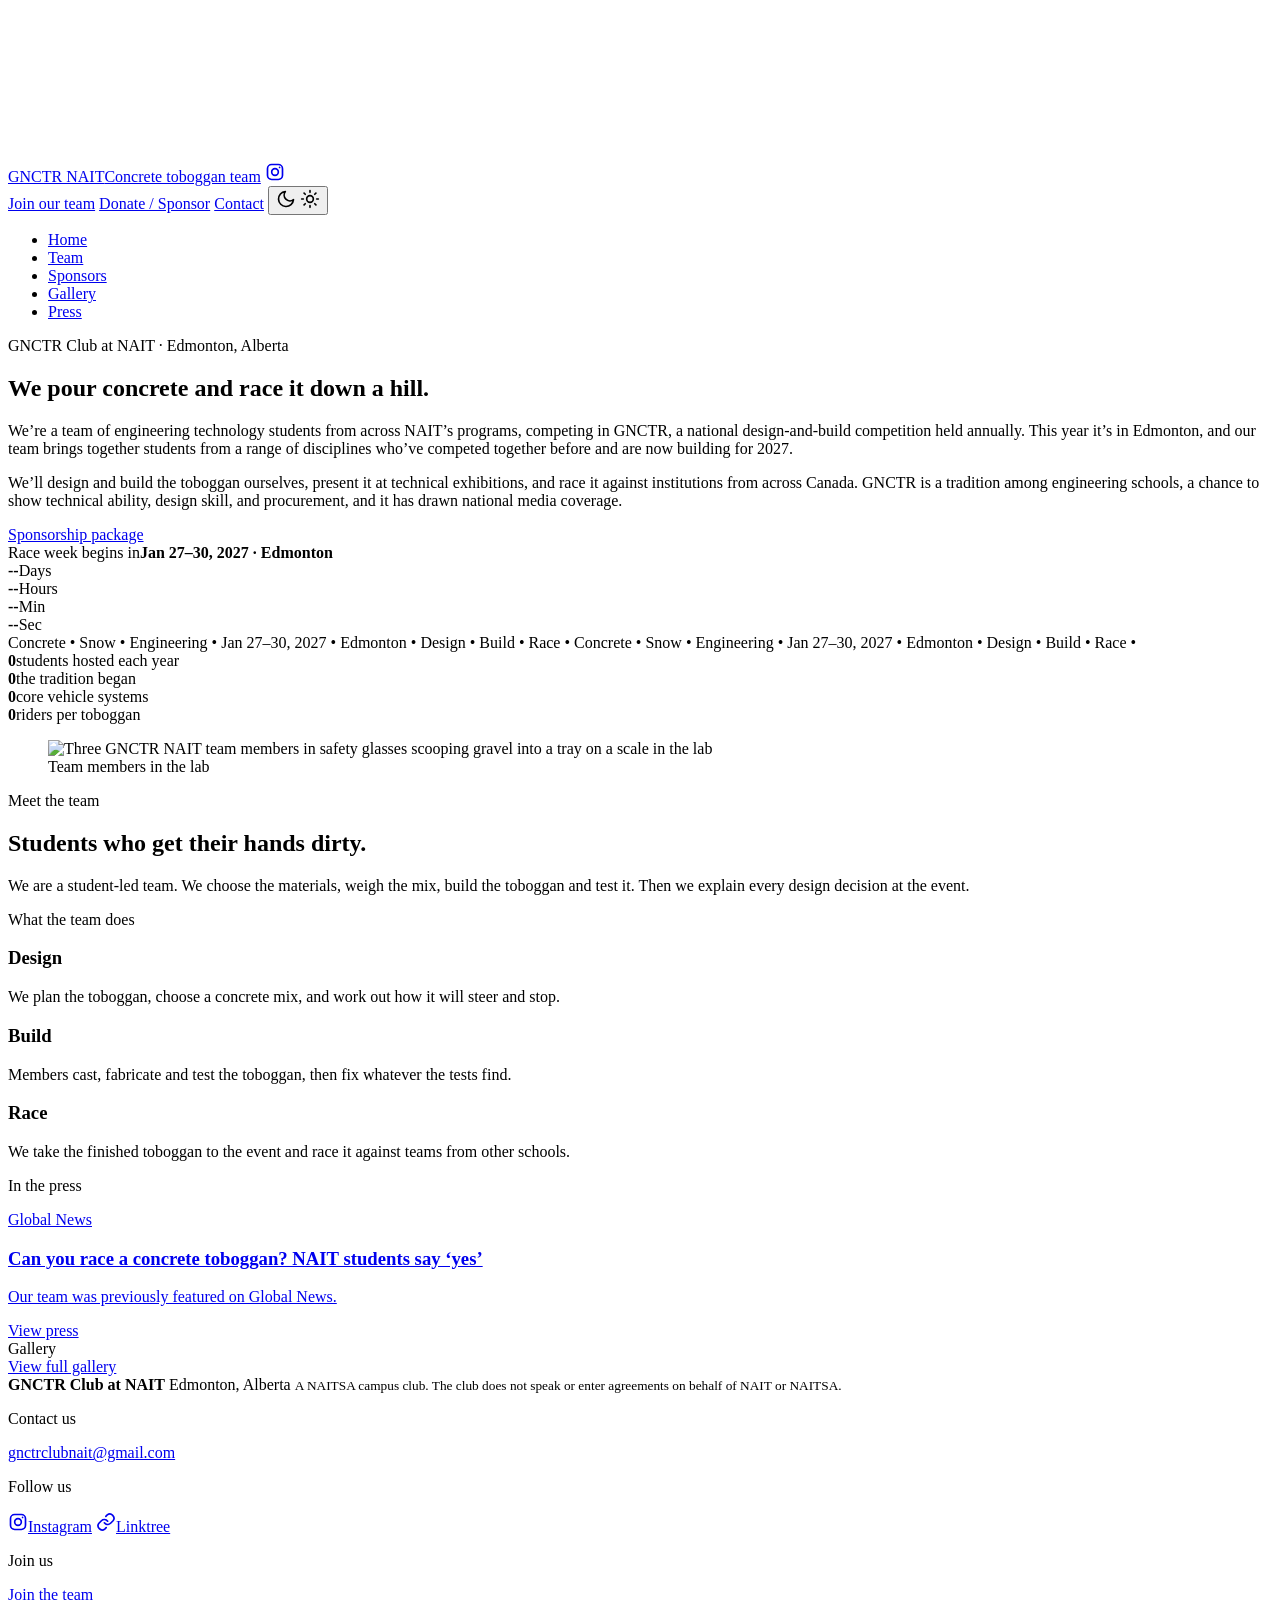
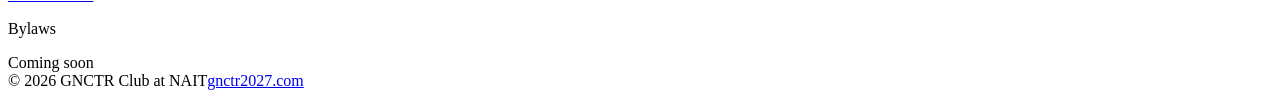
==== index.html @ 88e5b1bb "Add files via upload" ====
<!doctype html>
<html lang="en">
<head>
<meta charset="utf-8">
<meta name="viewport" content="width=device-width, initial-scale=1, viewport-fit=cover">
<title>GNCTR NAIT</title>
<meta name="description" content="GNCTR Club at NAIT: a student team designing, building and racing a concrete toboggan at the Great Northern Concrete Toboggan Race, Edmonton, January 27-30, 2027.">
<link rel="icon" type="image/png" href="assets/img/logo.png">
<link rel="preconnect" href="https://fonts.googleapis.com">
<link rel="preconnect" href="https://fonts.gstatic.com" crossorigin>
<link rel="stylesheet" href="https://fonts.googleapis.com/css2?family=Plus+Jakarta+Sans:wght@500;600;700;800&family=Inter:wght@400;500;600&display=swap">
<link rel="stylesheet" href="css/styles.css">
</head>
<body>
<canvas id="snow" aria-hidden="true"></canvas>
<div id="scroll-progress" aria-hidden="true"></div>
<header>
  <div class="wrap top-in">
    <div class="brand-row"><a class="mark" href="#about" aria-label="GNCTR NAIT home"><span class="logo mark-logo" role="img" aria-label="GNCTR NAIT Team logo"></span><span class="mark-txt"><span class="mark-t">GNCTR NAIT</span><span class="mark-s">Concrete toboggan team</span></span></a>
    <a class="icon-link" href="https://www.instagram.com/gnctr_nait/" target="_blank" rel="noopener" aria-label="GNCTR Club at NAIT on Instagram" title="Instagram"><svg viewBox="0 0 24 24" width="20" height="20" fill="none" stroke="currentColor" stroke-width="2" stroke-linecap="round" stroke-linejoin="round" aria-hidden="true"><rect x="3" y="3" width="18" height="18" rx="5"/><circle cx="12" cy="12" r="4"/><circle cx="17.5" cy="6.5" r="1" fill="currentColor" stroke="none"/></svg></a></div>
    <div class="top-cta">
      <a class="btn btn-primary" href="https://www.ookslife.ca/organization/great-northern-concrete-toboggan-race-club" target="_blank" rel="noopener">Join our team</a>
      <a id="donate-btn" class="btn" href="#sponsors" data-scroll="support-panel">Donate / Sponsor</a>
      <a class="btn" href="mailto:gnctrclubnait@gmail.com">Contact</a>
    
      <button type="button" id="theme-btn" class="theme-icon" data-mode="light" aria-label="Switch to dark mode" title="Switch to dark mode">
        <svg class="moon" viewBox="0 0 24 24" width="20" height="20" fill="none" stroke="currentColor" stroke-width="2" stroke-linecap="round" stroke-linejoin="round" aria-hidden="true"><path d="M21 12.8A9 9 0 1 1 11.2 3a7 7 0 0 0 9.8 9.8z"/></svg>
        <svg class="sun" viewBox="0 0 24 24" width="20" height="20" fill="none" stroke="currentColor" stroke-width="2" stroke-linecap="round" stroke-linejoin="round" aria-hidden="true"><circle cx="12" cy="12" r="4"/><path d="M12 2v2M12 20v2M4.9 4.9l1.4 1.4M17.7 17.7l1.4 1.4M2 12h2M20 12h2M4.9 19.1l1.4-1.4M17.7 6.3l1.4-1.4"/></svg>
      </button>
    </div>
  </div>
</header>

<nav class="nav" aria-label="Pages">
  <div class="wrap">
    <ul>
      <li><a href="#about" data-route="about">Home</a></li>
      <li><a href="#team" data-route="team">Team</a></li>
      <li><a href="#sponsors" data-route="sponsors">Sponsors</a></li>
      <li><a href="#gallery" data-route="gallery">Gallery</a></li>
      <li><a href="#news" data-route="news">Press</a></li>
    </ul>
  </div>
</nav>

<main>
  <div class="wrap">

    <!-- ABOUT -->
    <section id="page-about" class="page">
      <div class="hero">
        <div>
          <p class="eyebrow">GNCTR Club at NAIT &middot; Edmonton, Alberta</p>
          <h1>We pour <span class="grad">concrete</span> and race it down a hill.</h1>
          <p>We&rsquo;re a team of engineering technology students from across NAIT&rsquo;s programs, competing in GNCTR, a national design-and-build competition held annually. This year it&rsquo;s in Edmonton, and our team brings together students from a range of disciplines who&rsquo;ve competed together before and are now building for 2027.</p>
          <p>We&rsquo;ll design and build the toboggan ourselves, present it at technical exhibitions, and race it against institutions from across Canada. GNCTR is a tradition among engineering schools, a chance to show technical ability, design skill, and procurement, and it has drawn national media coverage.</p>
          <div class="actions">
            <a class="btn btn-primary pkg" href="assets/docs/GNCTR_at_NAIT_2027_Sponsorship_Package.pdf" target="_blank" rel="noopener"><span class="lbl">Sponsorship package</span></a>
          </div>
        </div>
        <div class="logo hero-logo" role="img" aria-label="GNCTR NAIT Team logo, established 1974"></div>
      </div>

      <div class="race-strip" id="race-strip">
        <div class="rs-label"><span class="rs-kicker">Race week begins in</span><strong>Jan 27&ndash;30, 2027 &middot; Edmonton</strong></div>
        <div class="rs-tiles" aria-live="off">
          <div class="rs-tile"><b data-cd="d">--</b><span>Days</span></div>
          <div class="rs-tile"><b data-cd="h">--</b><span>Hours</span></div>
          <div class="rs-tile"><b data-cd="m">--</b><span>Min</span></div>
          <div class="rs-tile"><b data-cd="s">--</b><span>Sec</span></div>
        </div>
      </div>

      <div class="ticker" aria-hidden="true"><div class="ticker-track"><span>Concrete &bull; Snow &bull; Engineering &bull; Jan 27&ndash;30, 2027 &bull; Edmonton &bull; Design &bull; Build &bull; Race &bull; </span><span>Concrete &bull; Snow &bull; Engineering &bull; Jan 27&ndash;30, 2027 &bull; Edmonton &bull; Design &bull; Build &bull; Race &bull; </span></div></div>

      <div class="stats">
        <div class="stat"><b data-to="500" data-suffix="+">0</b><span>students hosted each year</span></div>
        <div class="stat"><b data-to="1974" data-plain="1">0</b><span>the tradition began</span></div>
        <div class="stat"><b data-to="4">0</b><span>core vehicle systems</span></div>
        <div class="stat"><b data-to="5">0</b><span>riders per toboggan</span></div>
      </div>

      <div class="photo-row">
        <figure><img src="assets/img/gallery/three-gnctr-nait-team-members-in.jpg" alt="Three GNCTR NAIT team members in safety glasses scooping gravel into a tray on a scale in the lab" width="410" height="600"><figcaption>Team members in the lab</figcaption></figure>
        <div>
          <p class="eyebrow">Meet the team</p>
          <h2>Students who get their hands dirty.</h2>
          <p class="lede">We are a student-led team. We choose the materials, weigh the mix, build the toboggan and test it. Then we explain every design decision at the event.</p>
        </div>
      </div>

      <div>
        <p class="eyebrow">What the team does</p>
        <div class="three">
          <div><h3>Design</h3><p>We plan the toboggan, choose a concrete mix, and work out how it will steer and stop.</p></div>
          <div><h3>Build</h3><p>Members cast, fabricate and test the toboggan, then fix whatever the tests find.</p></div>
          <div><h3>Race</h3><p>We take the finished toboggan to the event and race it against teams from other schools.</p></div>
        </div>
      </div>

      <div class="panel">
        <div class="panel-h">In the press</div>
        <div class="panel-b">
          <a class="card snap" href="#news">
            <p class="meta">Global News</p>
            <h3>Can you race a concrete toboggan? NAIT students say &lsquo;yes&rsquo;</h3>
            <p>Our team was previously featured on Global News.</p>
            <span class="snap-cta">View press</span>
          </a>
        </div>
      </div>
      <div class="panel">
        <div class="panel-h">Gallery</div>
        <div class="panel-b">
          <div class="gallery mini" id="home-gallery" tabindex="0" aria-label="Photo preview. Scroll sideways to see more."></div>
          <div class="pkg-actions" style="margin-top:0"><a class="btn btn-primary" href="#gallery"><span class="lbl">View full gallery</span></a></div>
        </div>
      </div>
    </section>

    <!-- TEAM -->
    <section id="page-team" class="page" hidden>
      <div>
        <p class="eyebrow">2026&ndash;27</p>
        <h2>Our team</h2>
        <p class="lede">The students who run the club and lead each part of the toboggan.</p>
      </div>
      <div class="panel">
        <div class="panel-h">Executive</div>
        <div class="panel-b">
          <p class="lede" style="margin:0 auto">The students who run the team, manage the budget and represent us to sponsors and the school.</p>
          <div class="cards" id="exec-grid"></div>
        </div>
      </div>
      <div class="panel">
        <div class="panel-h">Team leads</div>
        <div class="panel-b">
          <p class="lede" style="margin:0 auto">Each lead looks after one part of the toboggan or the team. Talk to them if you want to help.</p>
          <div class="cards" id="leader-grid"></div>
        </div>
      </div>
    </section>

    <!-- SPONSORS -->
    <section id="page-sponsors" class="page" hidden>
      <div>
        <p class="eyebrow">Thank you</p>
        <h2>Our sponsors</h2>
        <p class="lede">Companies and people who back the team make the build and the trip to the race possible.</p>
      </div>
      <div class="panel plain">
        <div class="panel-b"><div class="tier-stack">
        <div class="tier-box platinum"><div class="tier-bar">Platinum sponsors</div><div class="marquee" data-dir="left"><div class="track"><div class="chip" role="img" aria-label="Aman Builders"><img src="assets/img/sponsors/aman-builders.svg" alt="" width="200" height="105"></div></div></div></div>
        <div class="tier-box silver"><div class="tier-bar">Silver sponsors</div><div class="marquee" data-dir="left"><div class="track"><div class="chip" role="img" aria-label="J.R. Paine &amp; Associates Ltd."><img src="assets/img/sponsors/jr-paine-associates.png" alt="" width="200" height="144"></div><div class="chip" role="img" aria-label="Journey Engineering"><img src="assets/img/sponsors/journey-engineering.jpg" alt="" width="520" height="206"></div></div></div></div>
        <div class="tier-box bronze"><div class="tier-bar">Bronze sponsors</div><div class="marquee" data-dir="left"><div class="track"><div class="chip" role="img" aria-label="Thurber Engineering"><img src="assets/img/sponsors/thurber-engineering.png" alt="" width="200" height="77"></div><div class="chip" role="img" aria-label="LN LDT"><span class="wordmark">LN LDT</span></div></div></div></div>
      </div></div>
      </div>
      <div class="panel">
        <div class="panel-h">Partnership levels</div>
        <div class="panel-b">
<div>
        <p class="lede">We welcome monetary sponsorships, materials, fabrication support and custom partnerships.</p>
      </div>
      <div class="tiers">
        <div class="tier bronze"><div class="tier-h"><h3>Bronze</h3><span>$500&ndash;$1,499</span></div><ul><li>Social media thank-you</li><li>Technical exhibition board</li><li>Technical report credit</li><li>Logo on toboggan: <b>6 in</b></li></ul></div>
        <div class="tier silver"><div class="tier-h"><h3>Silver</h3><span>$1,500&ndash;$2,499</span></div><ul><li>Social media thank-you</li><li>Technical exhibition board</li><li>Technical report credit</li><li>Logo on toboggan: <b>9 in</b></li><li>Opt-in student r&eacute;sum&eacute;s</li></ul></div>
        <div class="tier gold"><div class="tier-h"><h3>Gold</h3><span>$2,500&ndash;$4,999</span></div><ul><li>Social media thank-you</li><li>Technical exhibition board</li><li>Technical report credit</li><li>Logo on toboggan: <b>12 in</b></li><li>Opt-in student r&eacute;sum&eacute;s</li><li>Framed team photo</li></ul></div>
        <div class="tier platinum"><div class="tier-h"><h3>Platinum</h3><span>$5,000+</span></div><ul><li>Social media thank-you</li><li>Technical exhibition board</li><li>Technical report credit</li><li>Logo on toboggan: <b>15 in</b></li><li>Opt-in student r&eacute;sum&eacute;s</li><li>Framed team photo</li><li>Team apparel logo*</li><li>Post-event toboggan display&dagger;</li></ul></div>
      </div>
      <div class="fine">
        <p>Contributions under $500 are recognized as Friends of GNCTR Club at NAIT. R&eacute;sum&eacute;s are shared only with participating students&rsquo; consent.</p>
        <p>*Apparel recognition depends on artwork, approval and production deadlines.</p>
        <p>&dagger;Display opportunities require written NAITSA approval and agreed arrangements for transportation, insurance, scheduling and safe display.</p>
      </div>
      </div>
      </div>
      <div class="panel" id="support-panel">
        <div class="panel-h">Support the team</div>
        <div class="panel-b">
<div class="cards">
        <div class="card">
          <h3>Sponsorship package</h3>
          <p>See what sponsorship includes and how your logo and support are recognized.</p>
          <div class="pkg-actions"><a class="btn btn-primary pkg" href="assets/docs/GNCTR_at_NAIT_2027_Sponsorship_Package.pdf" target="_blank" rel="noopener"><span class="lbl">Open the package</span></a><a class="btn" id="pkg-dl" href="assets/docs/GNCTR_at_NAIT_2027_Sponsorship_Package.pdf" download="GNCTR_at_NAIT_2027_Sponsorship_Package.pdf">Download PDF</a></div>
        </div>
        <div class="card">
          <h3>Donations</h3>
          <p>Every contribution goes to materials, tools and getting the team to the race.</p>
          <a class="btn pkg" href="assets/docs/GNCTR_at_NAIT_2027_Sponsorship_Package.pdf" target="_blank" rel="noopener"><span class="lbl">Donate</span></a>
        </div>
      </div>
    </div>
      </div>
    </section>

    <!-- LETTER OF SUPPORT -->
    <section id="page-letter" class="page" hidden>
      <div>
        <p class="eyebrow">For our supporters</p>
        <h2>Letter of support</h2>
      </div>
      <div class="two">
        <div>
          <h3>Why a letter helps</h3>
          <p style="margin-top:12px">A short letter from a company, instructor, graduate or community member shows sponsors and funders that people stand behind the team.</p>
          <p style="margin-top:12px">Use the template as a starting point. Change the bracketed parts so it says what you actually know about the team, then send it to an executive member or message us on Instagram.</p>
        </div>
        <div>
          <div class="letter-head">
            <p class="eyebrow" style="margin:0">Template letter</p>
            <button type="button" class="btn" id="copy-letter">Copy letter</button>
          </div>
          <pre class="letter" id="letter-text">[Date]

To whom it may concern,

I am writing on behalf of [organization or yourself] to support GNCTR Club at NAIT, a student club competing in the Great Northern Concrete Toboggan Race (GNCTR).

[Describe your connection to the club or to NAIT. For example: we have hired NAIT graduates, we have worked with these students, or we have seen the team's work.]

The team gives students hands-on experience in design, concrete materials, fabrication, teamwork and fundraising. These skills matter in industry. [Add one or two sentences on why this matters to your organization.]

I encourage you to support this team.

Sincerely,
[Name]
[Title, organization]
[Phone or email]</pre>
          <p class="status" id="copy-status" role="status"></p>
        </div>
      </div>
      <div>
        <p class="eyebrow">Received</p>
        <div class="empty"><b>No letters posted yet</b>Letters of support from our community will be listed here.</div>
      </div>
    </section>

    <!-- GALLERY -->
    <section id="page-gallery" class="page" hidden>
      <div>
        <p class="eyebrow">On and off the hill</p>
        <h2>Gallery</h2>
        <p class="lede">Scroll through photos from the lab, the shop and past races. Tap a photo to enlarge it.</p>
      </div>
      <div class="carousel">
        <button type="button" class="car-btn prev" aria-label="Previous photos" disabled><svg viewBox="0 0 24 24" width="22" height="22" fill="none" stroke="currentColor" stroke-width="2.4" stroke-linecap="round" stroke-linejoin="round" aria-hidden="true"><path d="M15 5l-7 7 7 7"/></svg></button>
        <div class="gallery" id="gallery-track" tabindex="0" aria-label="Photo gallery. Scroll sideways to see more.">
          <button type="button" class="g-item" aria-label="Enlarge photo: Two team members weighing gravel aggregate in the lab"><img src="assets/img/gallery/two-team-members-weighing-gravel-aggregate.jpg" alt="Two team members weighing gravel aggregate in the lab" width="768" height="1200" loading="lazy" style="object-position:50% 35%"></button>
          <button type="button" class="g-item" aria-label="Enlarge photo: A team member smiling while washing equipment at a lab sink"><img src="assets/img/gallery/a-team-member-smiling-while-washing.jpg" alt="A team member smiling while washing equipment at a lab sink" width="900" height="1200" loading="lazy" style="object-position:50% 25%"></button>
          <button type="button" class="g-item" aria-label="Enlarge photo: Team members working at lab benches with mixing bowls and testing equipment"><img src="assets/img/gallery/team-members-working-at-lab-benches.jpg" alt="Team members working at lab benches with mixing bowls and testing equipment" width="900" height="1200" loading="lazy" style="object-position:50% 40%"></button>
          <button type="button" class="g-item" aria-label="Enlarge photo: Team members and supporters posing with a red and yellow concrete toboggan at a snowy race site"><img src="assets/img/gallery/team-members-and-supporters-posing-with.jpg" alt="Team members and supporters posing with a red and yellow concrete toboggan at a snowy race site" width="800" height="552" loading="lazy"></button>
          <button type="button" class="g-item" aria-label="Enlarge photo: A large group of team members posing together in front of a dark angular wall"><img src="assets/img/gallery/a-large-group-of-team-members.jpg" alt="A large group of team members posing together in front of a dark angular wall" width="800" height="593" loading="lazy"></button>
          <button type="button" class="g-item" aria-label="Enlarge photo: Five team members in blue racing suits and helmets posing in the snow"><img src="assets/img/gallery/five-team-members-in-blue-racing.jpg" alt="Five team members in blue racing suits and helmets posing in the snow" width="800" height="789" loading="lazy"></button>
          <button type="button" class="g-item" aria-label="Enlarge photo: Team members in matching blue racing suits posing together in a blue-lit room"><img src="assets/img/gallery/team-members-in-matching-blue-racing.jpg" alt="Team members in matching blue racing suits posing together in a blue-lit room" width="703" height="800" loading="lazy"></button>
          <button type="button" class="g-item" aria-label="Enlarge photo: Team members in winter gear gathered around a red train-themed toboggan in front of a ski hill"><img src="assets/img/gallery/team-members-in-winter-gear-gathered.jpg" alt="Team members in winter gear gathered around a red train-themed toboggan in front of a ski hill" width="800" height="514" loading="lazy"></button>
        </div>
        <button type="button" class="car-btn next" aria-label="Next photos"><svg viewBox="0 0 24 24" width="22" height="22" fill="none" stroke="currentColor" stroke-width="2.4" stroke-linecap="round" stroke-linejoin="round" aria-hidden="true"><path d="M9 5l7 7-7 7"/></svg></button>
      </div>
      <dialog id="lightbox" aria-label="Enlarged photo"><img alt=""><button type="button" class="btn btn-primary" id="lb-close">Close</button></dialog>
    </section>

    <!-- NEWS -->
    <section id="page-news" class="page" hidden>
      <div>
        <p class="eyebrow">What we&rsquo;re up to</p>
        <h2>Press &amp; updates</h2>
        <p class="lede">Press coverage and team announcements.</p>
      </div>
      <div class="panel">
        <div class="panel-h">In the press</div>
        <div class="panel-b">
          <div class="card" style="background:var(--bg)">
            <p class="meta">Global News</p>
            <h3>Can you race a concrete toboggan? NAIT students say &lsquo;yes&rsquo;</h3>
            <p>Our team was previously featured on Global News. Read the story about NAIT students taking on the Great Northern Concrete Toboggan Race.</p>
            <div class="pkg-actions"><a class="btn btn-primary" href="https://globalnews.ca/news/10421930/alberta-edmonton-engineering-students-compete-great-northern-toboggan-race/" target="_blank" rel="noopener"><span class="lbl">Read on Globalnews.ca</span></a></div>
          </div>
        </div>
      </div>
      <div class="panel">
        <div class="panel-h">Team updates</div>
        <div class="panel-b">
          <div class="card" style="background:var(--bg)"><p class="meta">Sponsors</p><h3>Thurber Engineering joins as our first sponsor</h3><p>Bronze-level support to kick off the 2027 season.</p></div>
          <div class="card" style="background:var(--bg)"><p class="meta">Sponsors</p><h3>Aman Builders joins as a Platinum sponsor</h3><p>Thank you for backing the team at our highest level.</p></div>
          <div class="card" style="background:var(--bg)"><p class="meta">Sponsors</p><h3>LN LDT joins as a Bronze sponsor</h3><p>Thank you for your donation to the team.</p></div>
          <div class="card" style="background:var(--bg)"><p class="meta">Sponsors</p><h3>Journey Engineering joins as a Silver sponsor</h3><p>Thank you for backing the team.</p></div>
          <div class="card" style="background:var(--bg)"><p class="meta">Sponsors</p><h3>J.R. Paine &amp; Associates joins as a Silver sponsor</h3><p>Thank you for backing the team.</p></div>
          <div class="card" style="background:var(--bg)"><p class="meta">Coming up</p><h3>GNCTR 2027, January 27&ndash;30 in Edmonton</h3><p>We are building toward a test run before the race.</p></div>
        </div>
      </div>
      <div class="panel">
        <div class="panel-h">Join the team</div>
        <div class="panel-b">
          <p class="lede">Want to design, build and race a concrete toboggan with us? Sign up through the link below.</p>
          <div class="pkg-actions" style="margin-top:0"><a class="btn btn-primary" href="https://www.ookslife.ca/organization/great-northern-concrete-toboggan-race-club" target="_blank" rel="noopener"><span class="lbl">Join our team</span></a></div>
        </div>
      </div>
      </section>

    

  </div>
</main>

<footer>
  <div class="wrap">
    <div class="foot-grid">
      <div class="foot-brand">
        <strong>GNCTR Club at NAIT</strong>
        <span>Edmonton, Alberta</span>
        <small class="disc">A NAITSA campus club. The club does not speak or enter agreements on behalf of NAIT or NAITSA.</small>
      </div>
      <div class="foot-col">
        <p class="foot-h">Contact us</p>
        <a href="mailto:gnctrclubnait@gmail.com">gnctrclubnait@gmail.com</a>
      </div>
      <div class="foot-col">
        <p class="foot-h">Follow us</p>
        <a class="foot-ig" href="https://www.instagram.com/gnctr_nait/" target="_blank" rel="noopener"><svg viewBox="0 0 24 24" width="20" height="20" fill="none" stroke="currentColor" stroke-width="2" stroke-linecap="round" stroke-linejoin="round" aria-hidden="true"><rect x="3" y="3" width="18" height="18" rx="5"/><circle cx="12" cy="12" r="4"/><circle cx="17.5" cy="6.5" r="1" fill="currentColor" stroke="none"/></svg><span>Instagram</span></a>
        <a class="foot-ig" href="https://linktr.ee/gnctrclubnait" target="_blank" rel="noopener"><svg viewBox="0 0 24 24" width="20" height="20" fill="none" stroke="currentColor" stroke-width="2" stroke-linecap="round" stroke-linejoin="round" aria-hidden="true"><path d="M10 13a5 5 0 0 0 7.5.5l3-3a5 5 0 0 0-7-7l-1.7 1.7"/><path d="M14 11a5 5 0 0 0-7.5-.5l-3 3a5 5 0 0 0 7 7l1.7-1.7"/></svg><span>Linktree</span></a>
      </div>
      <div class="foot-col">
        <p class="foot-h">Join us</p>
        <a href="https://www.ookslife.ca/organization/great-northern-concrete-toboggan-race-club" target="_blank" rel="noopener">Join the team</a>
      </div>
      <div class="foot-col">
        <p class="foot-h">Bylaws</p>
        <!-- When the bylaws are ready, replace the line below with: <a href="LINK" target="_blank" rel="noopener">View our bylaws</a> -->
        <span class="foot-soon">Coming soon</span>
      </div>
    </div>
    <div class="foot-bottom"><span>&copy; 2026 GNCTR Club at NAIT</span><a href="https://gnctr2027.com" target="_blank" rel="noopener">gnctr2027.com</a></div>
  </div>
</footer>
<script src="js/main.js" defer></script>
</body>
</html>
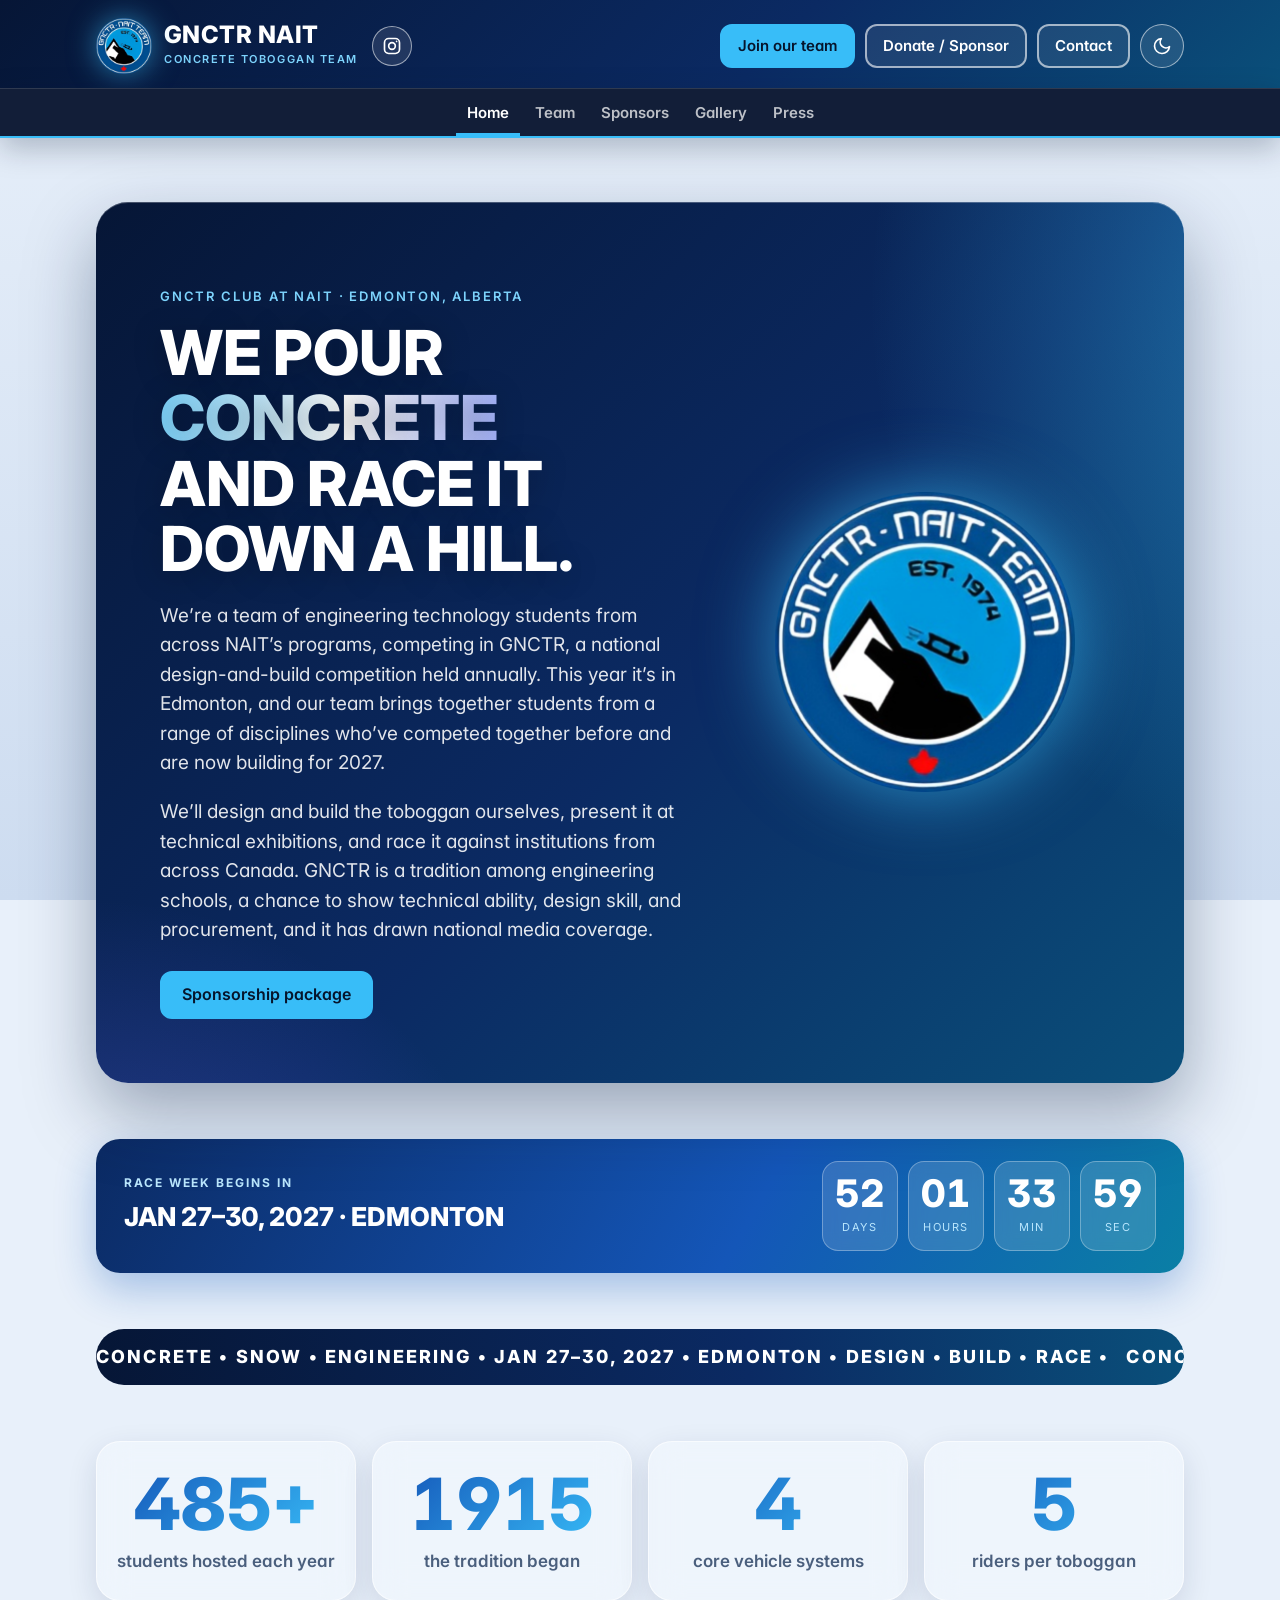
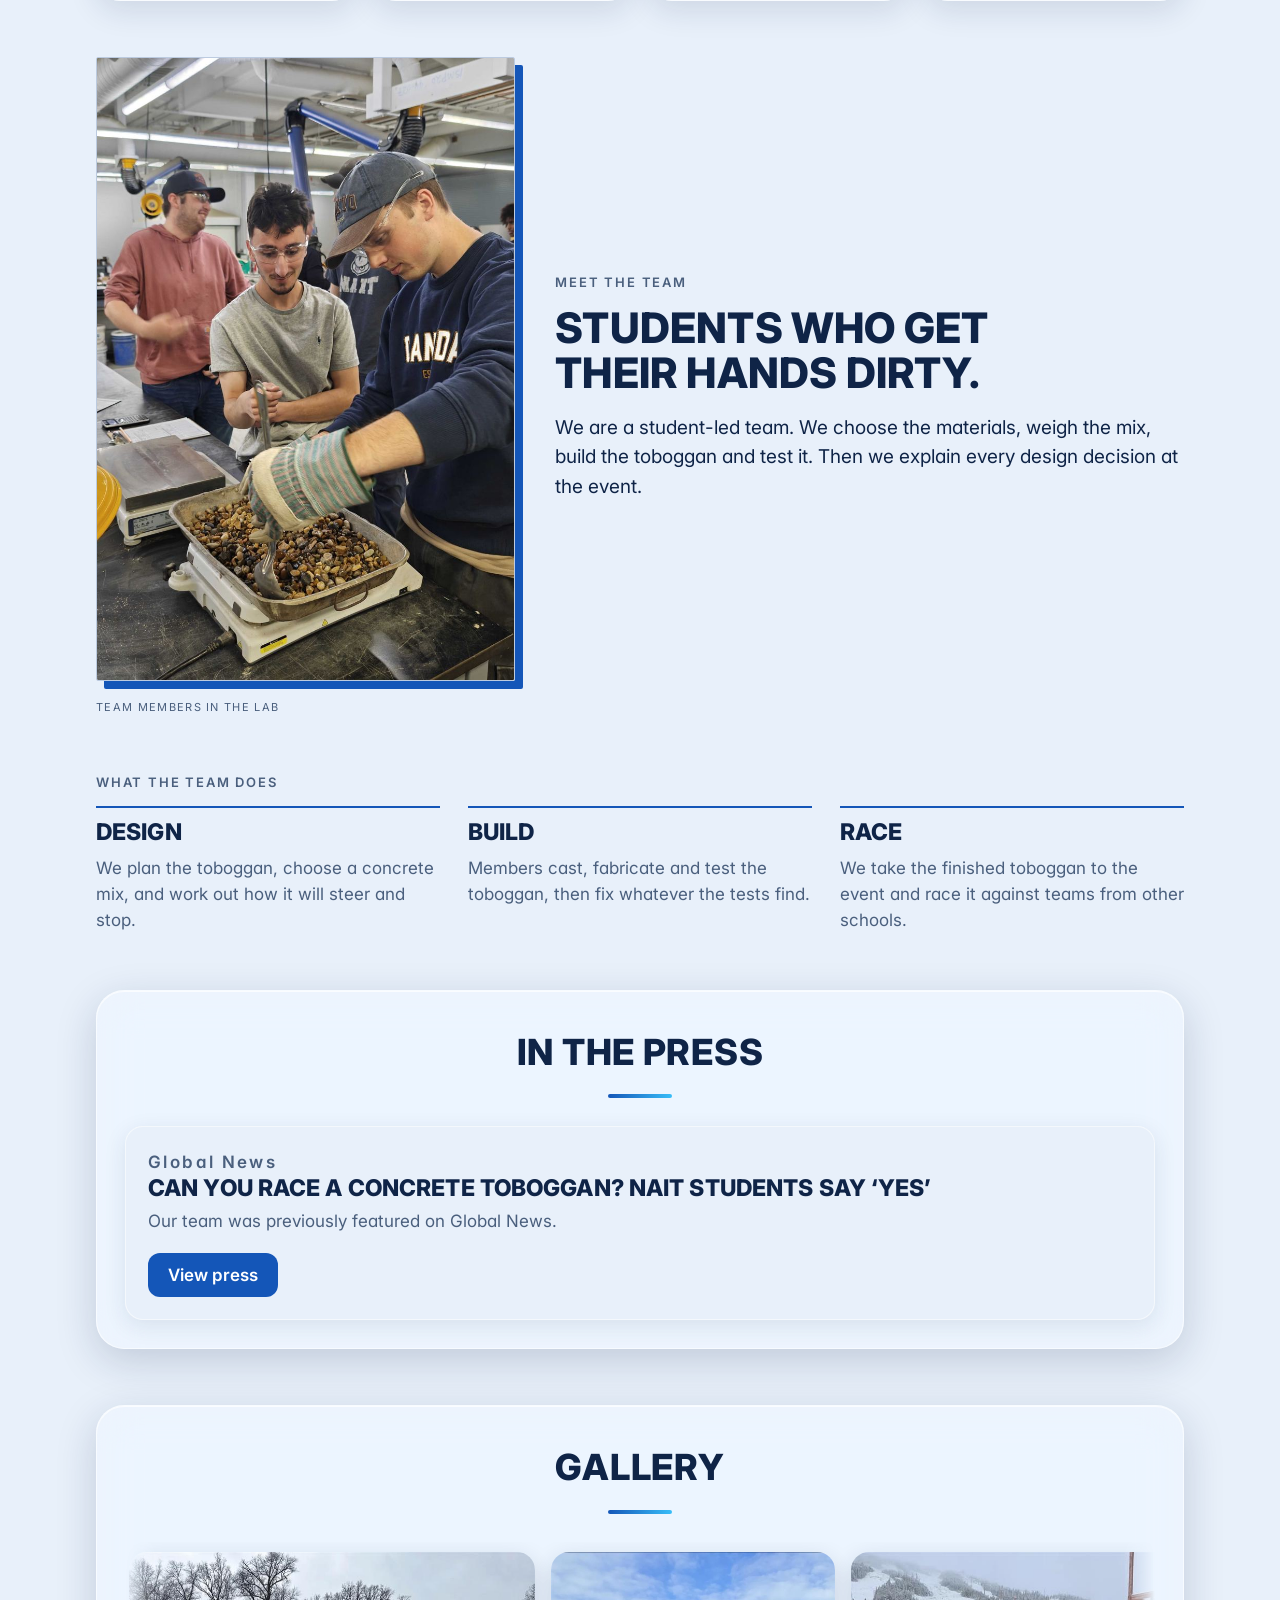
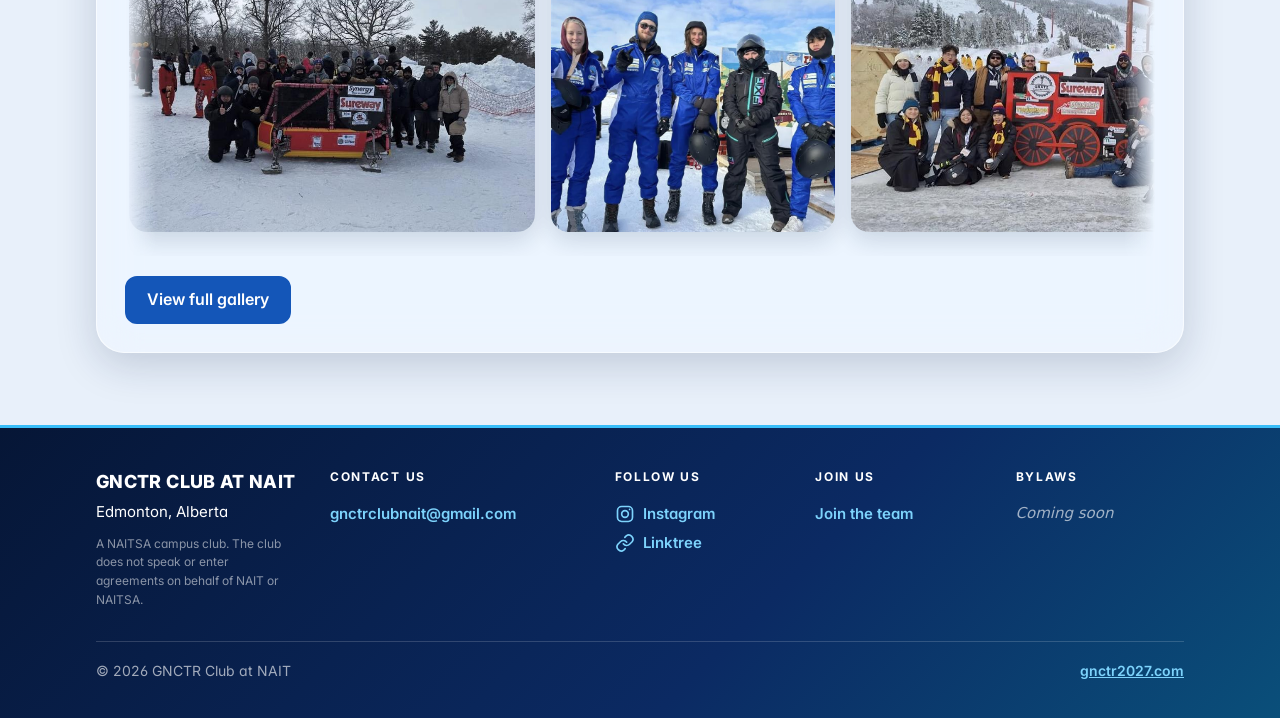
==== commit b2360620: "Add files via upload" ====
--- a/index.html
+++ b/index.html
@@ -71,7 +71,7 @@
         </div>
       </div>
 
-      <div class="ticker" aria-hidden="true"><div class="ticker-track"><span>Concrete &bull; Snow &bull; Engineering &bull; Jan 27&ndash;30, 2027 &bull; Edmonton &bull; Design &bull; Build &bull; Race &bull; </span><span>Concrete &bull; Snow &bull; Engineering &bull; Jan 27&ndash;30, 2027 &bull; Edmonton &bull; Design &bull; Build &bull; Race &bull; </span></div></div>
+      <div class="ticker" aria-hidden="true"><div class="ticker-track"><span><em>Concrete</em><em>Snow</em><em>Engineering</em><em class="t-x">Jan 27&ndash;30, 2027</em><em class="t-x">Edmonton</em><em class="t-x">Design</em><em class="t-x">Build</em><em class="t-x">Race</em></span><span><em>Concrete</em><em>Snow</em><em>Engineering</em><em class="t-x">Jan 27&ndash;30, 2027</em><em class="t-x">Edmonton</em><em class="t-x">Design</em><em class="t-x">Build</em><em class="t-x">Race</em></span></div></div>
 
       <div class="stats">
         <div class="stat"><b data-to="500" data-suffix="+">0</b><span>students hosted each year</span></div>
--- a/css/styles.css
+++ b/css/styles.css
@@ -0,0 +1,484 @@
+/* Page reset (was inline in the host page) */
+:root{color-scheme:light;box-sizing:border-box;padding-top:env(safe-area-inset-top,0px);padding-bottom:env(safe-area-inset-bottom,0px)}html{scroll-padding-top:env(safe-area-inset-top,0px)}body{margin:0;padding:0;font:14px -apple-system,BlinkMacSystemFont,sans-serif;background:#fff;color:#000}img{max-width:100%}[hidden]:not([hidden=until-found i]){display:none!important}
+
+/* Site styles */
+/* Layout: one slab-grey site, sticky page tabs, a spec-sheet strip under the hero. Orange is the only accent and is reserved for calls to action and the active tab. */
+:root {
+  --bg: #e8f0fa;
+  --surface: #f7faff;
+  --slab: #cddcf0;
+  --fg: #0f2447;
+  --muted: #4a5f7d;
+  --line: #bccbe0;
+  --accent: #1456b8;
+  --accent-ink: #0f4596;
+  --on-accent: #ffffff;
+  --display: "Plus Jakarta Sans", "Inter", system-ui, -apple-system, "Segoe UI", sans-serif;
+  --logo: url("../assets/img/logo.png");
+  --body: "Inter", system-ui, -apple-system, "Segoe UI", sans-serif;
+  --mono: "Inter", system-ui, -apple-system, "Segoe UI", sans-serif;
+}
+@media (prefers-color-scheme: dark) {
+  :root:not([data-theme="light"]) {
+    --bg: #0b1730; --surface: #12233f; --slab: #1c3358; --fg: #e6eefb; --muted: #9fb3d1;
+    --line: #243b61; --accent: #5aa2ff; --accent-ink: #7db6ff; --on-accent: #06142b;
+    color-scheme: dark;
+  }
+}
+:root[data-theme="dark"] {
+  --bg: #0b1730; --surface: #12233f; --slab: #1c3358; --fg: #e6eefb; --muted: #9fb3d1;
+  --line: #243b61; --accent: #5aa2ff; --accent-ink: #7db6ff; --on-accent: #06142b;
+  color-scheme: dark;
+}
+
+* { box-sizing: border-box; }
+html { scroll-behavior: auto; }
+body {
+  background-color: var(--bg);
+  background-image: url("data:image/svg+xml,%3Csvg xmlns='http://www.w3.org/2000/svg' width='160' height='160'%3E%3Cfilter id='n'%3E%3CfeTurbulence type='fractalNoise' baseFrequency='.85' numOctaves='2' stitchTiles='stitch'/%3E%3CfeColorMatrix values='0 0 0 0 .45 0 0 0 0 .45 0 0 0 0 .45 0 0 0 .22 -.05'/%3E%3C/filter%3E%3Crect width='100%25' height='100%25' filter='url(%23n)'/%3E%3C/svg%3E");
+  color: var(--fg);
+  font-family: var(--body);
+  font-size: 17px;
+  line-height: 1.55;
+  min-height: 100%;
+}
+body::before {
+  content: ""; position: fixed; inset: 0 0 auto; height: env(safe-area-inset-top, 0px);
+  background: var(--bg); z-index: 10;
+}
+.wrap {
+  max-width: 1120px; margin: 0 auto;
+  padding-left: max(16px, env(safe-area-inset-left, 0px));
+  padding-right: max(16px, env(safe-area-inset-right, 0px));
+}
+a { color: inherit; }
+:focus-visible { outline: 3px solid var(--accent); outline-offset: 2px; }
+
+h1, h2, h3 { font-family: var(--display); text-transform: uppercase; line-height: 1; margin: 0; text-wrap: balance; letter-spacing: .01em; }
+h2 { font-size: clamp(38px, 6vw, 58px); font-weight: 700; }
+h3 { font-size: 26px; font-weight: 700; }
+p { margin: 0; max-width: 62ch; }
+.eyebrow { font-family: var(--mono); font-size: 12px; letter-spacing: .14em; text-transform: uppercase; color: var(--muted); margin: 0 0 14px; }
+
+/* header */
+.top-in { display: flex; justify-content: space-between; align-items: center; gap: 16px 24px; flex-wrap: wrap; padding-block: 18px 14px; }
+.mark { text-decoration: none; display: flex; align-items: center; gap: 12px; }
+.mark-txt { display: flex; flex-direction: column; gap: 4px; }
+.logo { background: var(--logo) center / contain no-repeat; aspect-ratio: 1; max-width: 100%; }
+.mark-logo { flex: none; width: 56px; }
+.hero-logo { width: 100%; max-width: 300px; justify-self: center; }
+.mark-t { font-family: var(--display); font-weight: 700; font-size: 34px; line-height: .9; letter-spacing: .02em; }
+.mark-s { font-family: var(--mono); font-size: 11px; letter-spacing: .14em; text-transform: uppercase; color: var(--muted); }
+.top-cta { display: flex; gap: 10px; flex-wrap: wrap; }
+
+.btn {
+  display: inline-flex; align-items: center; gap: 8px; text-decoration: none; cursor: pointer;
+  font-family: var(--display); font-weight: 700; font-size: 20px; letter-spacing: .04em; text-transform: uppercase;
+  padding: 10px 18px; border: 2px solid var(--fg); border-radius: 2px; line-height: 1; background: transparent; color: var(--fg);
+}
+.btn:hover { background: var(--fg); color: var(--bg); }
+.btn-primary { background: var(--accent); border-color: var(--accent); color: var(--on-accent); }
+.btn-primary:hover { background: var(--fg); border-color: var(--fg); color: var(--bg); }
+.btn.is-off { opacity: .55; cursor: not-allowed; border-style: dashed; }
+.btn.is-off:hover { background: transparent; color: var(--fg); }
+
+/* tabs */
+.nav { position: sticky; top: env(safe-area-inset-top, 0px); z-index: 5; background: var(--bg); border-top: 2px solid var(--fg); border-bottom: 1px solid var(--line); }
+.nav ul { list-style: none; margin: 0; padding: 0; display: flex; gap: 4px; overflow-x: auto; scrollbar-width: none; }
+.nav ul::-webkit-scrollbar { display: none; }
+.nav a {
+  display: block; white-space: nowrap; text-decoration: none; padding: 14px 14px 11px;
+  font-family: var(--display); font-weight: 600; font-size: 20px; letter-spacing: .06em; text-transform: uppercase; color: var(--muted);
+  border-bottom: 3px solid transparent;
+}
+.nav a:hover { color: var(--fg); }
+.nav a[aria-current="page"] { color: var(--fg); border-bottom-color: var(--accent); }
+
+main { padding-block: clamp(32px, 6vw, 64px) 72px; }
+.page > * + * { margin-top: clamp(32px, 5vw, 56px); }
+.lede { font-size: 19px; color: var(--fg); margin-top: 18px; }
+
+/* hero */
+.hero { display: grid; grid-template-columns: minmax(0, 1.15fr) minmax(0, .85fr); gap: 32px 40px; align-items: center; }
+.hero h1 { font-size: clamp(46px, 9vw, 104px); font-weight: 700; line-height: .92; }
+.hero p { margin-top: 20px; font-size: 19px; }
+.hero .actions { display: flex; gap: 12px; flex-wrap: wrap; margin-top: 26px; }
+.hero svg { width: 100%; height: auto; max-width: 100%; display: block; }
+.s-slab { fill: var(--slab); }
+.s-edge { stroke: var(--fg); stroke-width: 2; fill: none; stroke-linejoin: round; stroke-linecap: round; }
+.s-sled { fill: var(--accent); stroke: var(--fg); stroke-width: 2; stroke-linejoin: round; }
+.s-rider { fill: var(--surface); stroke: var(--fg); stroke-width: 2; }
+.s-speed { stroke: var(--muted); stroke-width: 2; stroke-linecap: round; fill: none; }
+
+.spec { display: grid; grid-template-columns: repeat(auto-fit, minmax(200px, 1fr)); border-top: 2px solid var(--fg); border-bottom: 1px solid var(--line); margin: 0; }
+.spec div { padding: 16px 20px 16px 0; }
+.spec dt { font-family: var(--mono); font-size: 11px; letter-spacing: .14em; text-transform: uppercase; color: var(--muted); }
+.spec dd { margin: 4px 0 0; font-weight: 600; font-size: 18px; }
+
+.three { display: grid; grid-template-columns: repeat(auto-fit, minmax(240px, 1fr)); gap: 28px; }
+.three h3 { margin-bottom: 10px; padding-top: 12px; border-top: 2px solid var(--fg); }
+.three p { color: var(--muted); }
+
+.cards { display: grid; grid-template-columns: repeat(auto-fit, minmax(260px, 1fr)); gap: 16px; }
+.card { background: var(--surface); border: 1px solid var(--line); border-radius: 2px; padding: 22px; min-width: 0; }
+.card h3 { margin-bottom: 8px; }
+.card p { color: var(--muted); }
+.card .btn { margin-top: 18px; }
+
+.person { display: flex; gap: 16px; align-items: center; }
+.avatar { flex: none; width: 64px; height: 64px; border-radius: 50%; background: var(--slab); display: grid; place-items: center; font-family: var(--display); font-weight: 700; font-size: 26px; color: var(--muted); }
+.avatar svg { width: 34px; height: 34px; fill: var(--muted); }
+.person b { display: block; font-size: 19px; line-height: 1.2; }
+.person b.tbd { font-weight: 500; color: var(--muted); font-style: italic; }
+.person span { display: block; margin-top: 4px; font-family: var(--mono); font-size: 11px; letter-spacing: .1em; text-transform: uppercase; color: var(--accent-ink); }
+
+.slots { display: grid; grid-template-columns: repeat(auto-fill, minmax(180px, 1fr)); gap: 14px; }
+.slot { aspect-ratio: 3 / 2; max-width: 100%; border: 2px dashed var(--line); border-radius: 2px; display: grid; place-items: center; text-align: center; padding: 12px; font-family: var(--mono); font-size: 11px; letter-spacing: .12em; text-transform: uppercase; color: var(--muted); }
+
+.empty { border: 2px dashed var(--line); border-radius: 2px; padding: 28px; color: var(--muted); }
+.empty b { display: block; color: var(--fg); font-size: 19px; margin-bottom: 4px; }
+
+.two { display: grid; grid-template-columns: minmax(0, .8fr) minmax(0, 1.2fr); gap: 32px 40px; align-items: start; }
+.letter-head { display: flex; justify-content: space-between; align-items: center; gap: 12px; flex-wrap: wrap; margin-bottom: 12px; }
+.letter-head .btn { font-size: 17px; padding: 8px 14px; }
+pre.letter { margin: 0; white-space: pre-wrap; word-wrap: break-word; font-family: var(--mono); font-size: 14px; line-height: 1.65; background: var(--surface); border: 1px solid var(--line); border-radius: 2px; padding: 22px; }
+.status { font-family: var(--mono); font-size: 12px; color: var(--muted); min-height: 1.4em; margin-top: 8px; }
+
+.social { display: flex; align-items: center; gap: 20px; flex-wrap: wrap; justify-content: space-between; }
+.social .handle { font-family: var(--display); font-size: 34px; font-weight: 700; letter-spacing: .02em; line-height: 1; }
+.social .meta { font-family: var(--mono); font-size: 11px; letter-spacing: .14em; text-transform: uppercase; color: var(--muted); margin-bottom: 8px; }
+
+footer { border-top: 2px solid var(--fg); padding-block: 24px 40px; color: var(--muted); font-size: 15px; }
+.foot-in { display: flex; justify-content: space-between; gap: 12px 24px; flex-wrap: wrap; }
+
+@media (max-width: 760px) {
+  .hero, .two { grid-template-columns: minmax(0, 1fr); }
+  .top-cta .btn { font-size: 18px; padding: 9px 14px; }
+}
+@media (prefers-reduced-motion: reduce) { * { transition: none !important; animation: none !important; scroll-behavior: auto !important; } }
+
+body{background-image:linear-gradient(180deg,var(--bg) 0,var(--slab) 100%);background-attachment:fixed}
+.top-in{border-bottom:0}.nav{border-top-color:var(--accent)}
+footer{border-top-color:var(--accent)}
+.three h3{border-top-color:var(--accent)}.spec{border-top-color:var(--accent)}
+.photo-row{display:grid;grid-template-columns:minmax(0,.8fr) minmax(0,1.2fr);gap:32px 40px;align-items:center}
+.photo-row figure{margin:0}.photo-row img{display:block;width:100%;height:auto;border-radius:2px;border:1px solid var(--line);box-shadow:8px 8px 0 var(--accent)}
+.photo-row figcaption{font-family:var(--mono);font-size:11px;letter-spacing:.12em;text-transform:uppercase;color:var(--muted);margin-top:18px}
+.founder{display:grid;grid-template-columns:minmax(0,260px) minmax(0,1fr);gap:24px 32px;align-items:center;background:var(--surface);border:1px solid var(--line);border-left:6px solid var(--accent);padding:24px;border-radius:2px}
+.founder .logo-box{background:#fff;border-radius:2px;padding:18px;display:grid;place-items:center}
+.founder img{display:block;max-width:100%;height:auto}
+.tiers{display:grid;grid-template-columns:repeat(auto-fit,minmax(190px,1fr));gap:16px}
+.tier{background:var(--surface);border:1px solid var(--line);border-radius:2px;overflow:hidden;min-width:0}
+.tier-h{padding:16px 18px;color:#fff}.tier-h h3{font-size:30px;color:#fff}.tier-h span{font-family:var(--mono);font-size:13px;letter-spacing:.06em}
+.tier.bronze .tier-h{background:#8f5428}.tier.silver .tier-h{background:#5f7282}.tier.gold .tier-h{background:#92700a}.tier.platinum .tier-h{background:#0a5f78}
+.tier ul{list-style:none;margin:0;padding:6px 18px 14px}.tier li{padding:9px 0;border-bottom:1px solid var(--line);font-size:16px}.tier li:last-child{border-bottom:0}
+.tier li b{color:var(--accent-ink)}
+.fine{font-size:14px;color:var(--muted);max-width:80ch}.fine p+p{margin-top:4px}
+.pkg-actions{display:flex;gap:12px;flex-wrap:wrap;margin-top:18px}
+@media (max-width:760px){.photo-row,.founder{grid-template-columns:minmax(0,1fr)}.photo-row img{max-width:420px}}
+.avatar.has-photo{width:96px;height:96px;overflow:hidden;padding:0;border:3px solid var(--accent)}.avatar img{width:100%;height:100%;object-fit:cover;display:block}
+.badge-bronze{display:inline-block;margin-top:8px;padding:4px 10px;background:#8f5428;color:#fff;font-family:var(--mono);font-size:12px;letter-spacing:.1em;text-transform:uppercase;border-radius:2px}
+.badge-silver{display:inline-block;margin-top:8px;padding:4px 10px;background:#5f7282;color:#fff;font-family:var(--mono);font-size:12px;letter-spacing:.1em;text-transform:uppercase;border-radius:2px}
+.founder .logo-box img{max-height:150px;width:auto}
+.panel{background:var(--surface);border:1px solid var(--line);border-radius:2px;overflow:hidden;box-shadow:6px 6px 0 var(--slab)}
+.panel-h{background:var(--accent);color:var(--on-accent);font-family:var(--mono);font-size:13px;letter-spacing:.14em;text-transform:uppercase;padding:12px 20px}
+.panel-b{padding:24px;display:grid;gap:20px;min-width:0}
+.sponsor-grid{display:grid;grid-template-columns:repeat(auto-fit,minmax(260px,1fr));gap:20px}
+.sponsor-grid .founder{grid-template-columns:minmax(0,1fr);align-content:start;border:1px solid var(--line);border-top:6px solid var(--accent);background:var(--bg);box-shadow:none}
+.sponsor-grid .founder .logo-box{min-height:170px}
+.panel .tier,.panel .card{background:var(--bg)}
+@media (max-width:560px){.top-cta{display:flex;flex-wrap:wrap;gap:8px}.top-cta .btn{padding:9px 12px;font-size:13px;min-height:0}}
+#support-panel{scroll-margin-top:84px}
+.wordmark{font-weight:800;font-size:40px;letter-spacing:.04em;color:#0f2447}.disc{display:block;margin-top:4px;font-size:12px;opacity:.85}
+.tier-stack{display:grid;gap:20px}
+.tier-box{border:1px solid var(--line);border-radius:2px;overflow:hidden;background:var(--bg)}
+.tier-bar{color:#fff;font-family:var(--mono);font-size:13px;letter-spacing:.14em;text-transform:uppercase;padding:10px 18px}
+.tier-box.silver .tier-bar{background:#5f7282}.tier-box.bronze .tier-bar{background:#8f5428}
+.marquee{overflow:hidden;padding:18px 0;-webkit-mask-image:linear-gradient(90deg,transparent,#000 5%,#000 95%,transparent);mask-image:linear-gradient(90deg,transparent,#000 5%,#000 95%,transparent)}
+.track{display:flex;gap:20px;width:max-content;will-change:transform}
+.marquee.run .track{animation:slide var(--dur,30s) linear infinite}
+.marquee.run[data-dir="left"] .track{animation-direction:reverse}
+.marquee:hover .track{animation-play-state:paused}
+@keyframes slide{to{transform:translateX(-50%)}}
+.chip{flex:0 0 240px;width:240px;height:130px;background:#fff;border-radius:2px;display:grid;place-items:center;padding:14px}
+.chip img{max-width:100%;max-height:102px;width:auto;height:auto;display:block}
+@media (prefers-reduced-motion:reduce){.marquee.run .track{animation:none}.marquee{padding:18px}.track{width:auto;flex-wrap:wrap}}
+.members{list-style:none;margin:8px 0 0;padding:0;display:flex;flex-wrap:wrap;gap:8px}.members li{background:var(--bg);border:1px solid var(--line);border-radius:2px;padding:6px 12px;font-size:15px}
+.tier-box.platinum .tier-bar{background:#0a5f78}
+
+/* ---- Sponsors: glass look ---- */
+.page{position:relative}
+.page::before{display:none}
+body::before{content:"";position:fixed;inset:0;z-index:-1;pointer-events:none;
+ background:radial-gradient(38% 30% at 12% 8%,rgba(20,86,184,.55),transparent 70%),radial-gradient(34% 28% at 88% 22%,rgba(56,189,248,.5),transparent 70%),radial-gradient(40% 30% at 20% 62%,rgba(10,95,120,.4),transparent 70%),radial-gradient(36% 28% at 85% 86%,rgba(99,102,241,.38),transparent 70%);
+ filter:blur(30px);animation:drift 22s ease-in-out infinite alternate}
+@keyframes drift{from{transform:translate3d(-1.5%,0,0) scale(1)}to{transform:translate3d(1.5%,2%,0) scale(1.06)}}
+#page-sponsors > div:first-child{text-align:center}
+#page-sponsors > div:first-child h2{font-size:clamp(38px,7vw,68px)}
+#page-sponsors > div:first-child .lede{margin-left:auto;margin-right:auto}
+.panel{background:color-mix(in srgb,var(--surface) 42%,transparent);-webkit-backdrop-filter:blur(20px) saturate(170%);backdrop-filter:blur(20px) saturate(170%);border:1px solid color-mix(in srgb,#fff 60%,transparent);border-radius:28px;box-shadow:0 12px 40px rgba(15,36,71,.18),inset 0 1px 0 color-mix(in srgb,#fff 70%,transparent)}
+.panel-h{background:transparent;color:var(--fg);text-align:center;font-family:inherit;font-weight:800;font-size:clamp(28px,5vw,46px);letter-spacing:.04em;text-transform:uppercase;padding:34px 20px 0}
+.panel-h::after{content:"";display:block;width:64px;height:4px;margin:14px auto 0;border-radius:4px;background:linear-gradient(90deg,var(--accent),#38bdf8)}
+.panel-b{padding:28px;text-align:center}
+.panel-b .lede,.fine{margin-left:auto;margin-right:auto}
+#page-sponsors .tier-box{background:color-mix(in srgb,var(--surface) 35%,transparent);border:1px solid color-mix(in srgb,#fff 50%,transparent);border-radius:22px;-webkit-backdrop-filter:blur(10px);backdrop-filter:blur(10px)}
+#page-sponsors .marquee{padding:24px 0 26px}
+#page-sponsors .track{gap:20px}
+#page-sponsors .chip{flex:0 0 260px;width:260px;height:150px;border-radius:18px;background:rgba(255,255,255,.94);box-shadow:0 8px 24px rgba(15,36,71,.16);transition:transform .25s ease,box-shadow .25s ease}
+#page-sponsors .chip:hover{transform:translateY(-4px) scale(1.04);box-shadow:0 14px 32px rgba(15,36,71,.24)}
+#page-sponsors .chip img{max-height:118px}
+.card,.tier,pre.letter{background:color-mix(in srgb,var(--surface) 55%,transparent);border:1px solid color-mix(in srgb,#fff 55%,transparent);border-radius:18px;-webkit-backdrop-filter:blur(8px);backdrop-filter:blur(8px);text-align:left}
+#page-sponsors .tier-h{text-align:center}
+#page-sponsors .pkg-actions{justify-content:center}
+@media (prefers-reduced-motion:reduce){body::before{animation:none}}
+#page-sponsors .tier-box .tier-bar{background-color:transparent!important;text-align:center;font-weight:800;font-size:clamp(20px,3.6vw,30px);letter-spacing:.22em;padding:22px 12px 0;color:transparent;-webkit-background-clip:text!important;background-clip:text!important}
+#page-sponsors .tier-box.platinum .tier-bar{background-image:linear-gradient(90deg,#0a5f78,#38bdf8)!important}
+#page-sponsors .tier-box.silver .tier-bar{background-image:linear-gradient(90deg,#5f7282,#aebdca)!important}
+#page-sponsors .tier-box.bronze .tier-bar{background-image:linear-gradient(90deg,#8f5428,#e0a36a)!important}
+.panel.plain{background:none;border:0;box-shadow:none;-webkit-backdrop-filter:none;backdrop-filter:none;overflow:visible}
+.panel.plain .panel-b{padding:0}
+.card,.tier,pre.letter{box-shadow:0 6px 22px rgba(15,36,71,.10)}
+#page-sponsors .marquee{padding:8px 24px 26px;overflow:visible;-webkit-mask-image:none;mask-image:none}
+#page-sponsors .track{width:auto;flex-wrap:wrap;justify-content:center;animation:none!important;transform:none!important}
+#page-sponsors .tier-box .tier-bar{padding-top:26px}
+.nav ul{flex-wrap:wrap;justify-content:center;overflow:visible;gap:2px 4px}
+.nav a{font-size:16px;padding:12px 11px 9px}
+@media (max-width:700px){.nav{position:static}.nav a{font-size:14px;padding:10px 8px 8px}}
+#page-sponsors > div:first-child .eyebrow{display:block;text-align:center;margin-left:auto;margin-right:auto}
+.social>div{min-width:0}.social .handle{font-size:clamp(20px,6vw,34px);overflow-wrap:anywhere;line-height:1.1}
+
+/* ---- Buttons: one size, centered, equal height per row ---- */
+.btn{display:inline-flex;align-items:center;justify-content:center;text-align:center;box-sizing:border-box;min-height:48px;padding:10px 20px;line-height:1.1;font-size:18px;margin-top:0}
+.btn .lbl{display:block}
+.letter-head .btn{min-height:44px;font-size:16px;padding:8px 16px}
+.top-cta,.hero .actions,.pkg-actions{align-items:stretch}
+.top-cta .btn{min-height:44px;font-size:16px;padding:9px 16px}
+.card{display:flex;flex-direction:column;align-items:flex-start}
+.card>.btn,.card>.pkg-actions{margin-top:auto}
+.card>:nth-last-child(2){margin-bottom:18px}
+.pkg-actions{margin-top:auto}
+@media (max-width:560px){
+  .btn,.top-cta .btn{font-size:14px;min-height:44px;padding:9px 12px}
+  .top-cta .btn{flex:1 1 calc(50% - 4px)}.top-cta .btn:first-child{flex-basis:100%}
+  .hero .actions .btn,.pkg-actions .btn,.card>.btn{flex:1 1 100%;width:100%}
+  .card>.pkg-actions{width:100%}
+}
+.card.social{flex-direction:row;align-items:center;justify-content:space-between;flex-wrap:wrap}
+.card.social>.btn{margin-top:0}.card.social>:nth-last-child(2){margin-bottom:0}
+@media (max-width:560px){.card.social{flex-direction:column;align-items:stretch}.card.social>.btn{width:100%;flex:0 0 auto}}
+.gallery{display:grid;grid-template-columns:repeat(auto-fit,minmax(240px,1fr));gap:16px}
+.g-item{padding:0;border:0;background:none;cursor:zoom-in;border-radius:18px;overflow:hidden;aspect-ratio:4/5;display:block;box-shadow:0 8px 24px rgba(15,36,71,.16);transition:transform .25s ease,box-shadow .25s ease}
+.g-item img{width:100%;height:100%;object-fit:cover;display:block;transition:transform .4s ease}
+.g-item:hover,.g-item:focus-visible{transform:translateY(-4px);box-shadow:0 14px 32px rgba(15,36,71,.26)}
+.g-item:hover img{transform:scale(1.05)}
+.g-item:focus-visible{outline:3px solid var(--accent);outline-offset:3px}
+#lightbox{border:0;padding:16px;background:transparent;max-width:94vw;max-height:94vh;overflow:visible;text-align:center}
+#lightbox::backdrop{background:rgba(8,18,40,.7);-webkit-backdrop-filter:blur(8px);backdrop-filter:blur(8px)}
+#lightbox img{display:block;max-width:90vw;max-height:78vh;width:auto;height:auto;margin:0 auto 14px;border-radius:14px}
+
+/* ---- Modern type ---- */
+body{font-feature-settings:"cv11","ss01";-webkit-font-smoothing:antialiased}
+h1,h2,h3{text-transform:none;letter-spacing:-.025em;line-height:1.08;font-weight:800}
+h1{font-size:clamp(36px,6.2vw,72px);line-height:1.04}
+h2{font-size:clamp(28px,4.4vw,46px)}
+h3{font-size:clamp(20px,2.4vw,26px);font-weight:700;letter-spacing:-.015em}
+.mark-t{font-weight:800;font-size:26px;line-height:1;letter-spacing:-.025em}
+.nav a{text-transform:none;font-weight:600;font-size:15px;letter-spacing:0}
+.btn{font-family:var(--body);font-weight:600;font-size:16px;letter-spacing:0;text-transform:none;border-radius:12px}
+.top-cta .btn{font-size:15px}
+.eyebrow,.meta,.mark-s{font-weight:600;letter-spacing:.14em}
+.panel-h{text-transform:none;font-weight:800;letter-spacing:-.02em;font-size:clamp(26px,4vw,40px)}
+#page-sponsors > div:first-child h2{font-size:clamp(34px,6vw,60px)}
+#page-sponsors .tier-box .tier-bar{text-transform:none;letter-spacing:-.01em;font-weight:800;font-size:clamp(22px,3.4vw,30px)}
+.tier-h h3{font-size:26px}
+@media (max-width:560px){.btn,.top-cta .btn{font-size:14px}}
+.hero h1{font-size:clamp(34px,5.4vw,64px);font-weight:800;line-height:1.06;letter-spacing:-.03em}
+.wordmark{letter-spacing:-.01em}
+.eyebrow,.hero .eyebrow{font-size:13px}
+
+/* ---- Scroll interactions ---- */
+#scroll-progress{position:fixed;top:0;left:0;height:3px;width:100%;z-index:60;transform-origin:0 50%;transform:scaleX(0);background:linear-gradient(90deg,var(--accent),#38bdf8);pointer-events:none}
+.js .reveal{opacity:0}
+.js .reveal.in{opacity:1;animation:rise .75s cubic-bezier(.2,.7,.2,1) backwards;animation-delay:var(--d,0ms)}
+@keyframes rise{from{opacity:0;transform:translate3d(0,34px,0) scale(.975)}to{opacity:1;transform:none}}
+.js .chip.reveal.in{animation-name:pop}
+@keyframes pop{from{opacity:0;transform:translate3d(0,18px,0) scale(.85)}to{opacity:1;transform:none}}
+body::before{translate:0 calc(var(--sy,0) * -.12px)}
+.panel,.card,.tier{position:relative}
+.panel::after,.card::after,.tier::after{content:"";position:absolute;inset:0;border-radius:inherit;pointer-events:none;opacity:0;transition:opacity .35s ease;background:radial-gradient(420px circle at var(--mx,50%) var(--my,0%),rgba(255,255,255,.38),transparent 62%)}
+.panel:hover::after,.card:hover::after,.tier:hover::after{opacity:1}
+.parallax{will-change:transform}
+@media (prefers-reduced-motion:reduce){.js .reveal{opacity:1}.js .reveal.in{animation:none}#scroll-progress{display:none}body::before{translate:none}}
+
+/* ---- Bold uppercase titles (restored) ---- */
+h1,h2,h3,.panel-h,.mark-t,#page-sponsors .tier-box .tier-bar{text-transform:uppercase;font-weight:800}
+h1,h2,h3{letter-spacing:.005em;line-height:1.06}
+.hero h1{font-size:clamp(32px,5.2vw,62px);line-height:1.05;letter-spacing:0}
+h2{font-size:clamp(26px,4vw,42px)}
+h3{font-size:clamp(18px,2.1vw,23px)}
+.mark-t{font-size:24px;letter-spacing:.02em}
+.panel-h{font-size:clamp(24px,3.6vw,36px);letter-spacing:.02em}
+#page-sponsors > div:first-child h2{font-size:clamp(30px,5.4vw,54px)}
+#page-sponsors .tier-box .tier-bar{font-size:clamp(20px,3vw,26px);letter-spacing:.1em}
+.tier-h h3{font-size:24px}
+
+footer{padding-block:40px 36px;font-size:15px}
+.foot-grid{display:grid;grid-template-columns:1.6fr 1fr 1fr 1fr;gap:28px 32px;align-items:start}
+.foot-brand{display:grid;gap:4px;color:var(--fg)}
+.foot-brand strong{font-family:var(--display);font-weight:800;font-size:18px;letter-spacing:.02em;text-transform:uppercase}
+.foot-brand .disc{margin-top:8px;color:var(--muted);max-width:42ch}
+.foot-h{margin:0 0 10px;font-weight:700;font-size:12px;letter-spacing:.14em;text-transform:uppercase;color:var(--fg)}
+.foot-col{display:grid;gap:6px;min-width:0}
+.foot-col a{color:var(--accent-ink);font-weight:600;text-decoration:none;overflow-wrap:anywhere}
+.foot-col a:hover{text-decoration:underline}
+.foot-soon{color:var(--muted);font-style:italic}
+.foot-bottom{display:flex;flex-wrap:wrap;justify-content:space-between;gap:8px 16px;margin-top:32px;padding-top:18px;border-top:1px solid var(--line);color:var(--muted);font-size:14px}
+.foot-bottom a{color:var(--accent-ink);font-weight:600}
+@media (max-width:860px){.foot-grid{grid-template-columns:1fr 1fr}.foot-brand{grid-column:1/-1}}
+@media (max-width:420px){.foot-grid{grid-template-columns:1fr}}
+
+/* ---- Creative layer ---- */
+#snow{position:fixed;inset:0;width:100%;height:100%;z-index:-1;pointer-events:none}
+#page-about .hero{position:relative;overflow:hidden;color:#fff;border-radius:32px;padding:clamp(26px,5vw,64px);
+ background:radial-gradient(60% 80% at 88% 8%,rgba(56,189,248,.55),transparent 62%),radial-gradient(50% 70% at 0% 100%,rgba(99,102,241,.5),transparent 62%),linear-gradient(135deg,#061636,#0b2a63 55%,#0a4f7a);
+ background-size:140% 140%,140% 140%,100% 100%;animation:aurora 14s ease-in-out infinite alternate;box-shadow:0 30px 70px rgba(7,26,61,.35),inset 0 1px 0 rgba(255,255,255,.25)}
+@keyframes aurora{from{background-position:0% 0%,100% 100%,0 0}to{background-position:100% 30%,0% 60%,0 0}}
+#page-about .hero>*{position:relative;z-index:1}
+#page-about .hero h1{color:#fff;text-shadow:0 4px 30px rgba(0,0,0,.25)}
+#page-about .hero p{color:rgba(255,255,255,.88)}
+#page-about .hero .eyebrow{color:#7dd3fc}
+.grad{background:linear-gradient(90deg,#7dd3fc,#ffffff 55%,#a5b4fc);-webkit-background-clip:text;background-clip:text;color:transparent}
+#page-about .hero .btn{background:rgba(255,255,255,.08);border-color:rgba(255,255,255,.65);color:#fff}
+#page-about .hero .btn:hover{background:rgba(255,255,255,.2)}
+#page-about .hero .btn-primary{background:#38bdf8;border-color:#38bdf8;color:#06142b}
+#page-about .hero .btn-primary:hover{background:#7dd3fc}
+.hero-logo{filter:drop-shadow(0 0 36px rgba(56,189,248,.65));animation:glow 4s ease-in-out infinite alternate}
+@keyframes glow{from{filter:drop-shadow(0 0 22px rgba(56,189,248,.45))}to{filter:drop-shadow(0 0 54px rgba(125,211,252,.85))}}
+.race-strip{display:flex;flex-wrap:wrap;align-items:center;justify-content:space-between;gap:18px 28px;padding:22px 28px;border-radius:24px;color:#fff;background:linear-gradient(120deg,#0b2a63,#1456b8 60%,#0a7fa5);box-shadow:0 16px 40px rgba(20,86,184,.32)}
+.rs-label{display:grid;gap:4px}.rs-kicker{font-size:12px;font-weight:700;letter-spacing:.16em;text-transform:uppercase;color:#bae6fd}
+.rs-label strong{font-family:var(--display);font-size:clamp(18px,2.6vw,26px);font-weight:800;text-transform:uppercase}
+.rs-tiles{display:flex;gap:10px}
+.rs-tile{min-width:76px;text-align:center;padding:12px 10px;border-radius:16px;background:rgba(255,255,255,.14);border:1px solid rgba(255,255,255,.3);-webkit-backdrop-filter:blur(8px);backdrop-filter:blur(8px)}
+.rs-tile b{display:block;font-family:var(--display);font-size:clamp(26px,4vw,38px);font-weight:800;line-height:1;font-variant-numeric:tabular-nums}
+.rs-tile span{font-size:11px;letter-spacing:.14em;text-transform:uppercase;color:#bae6fd}
+.ticker{overflow:hidden;border-radius:999px;background:var(--fg);color:#fff;padding:14px 0;white-space:nowrap}
+.ticker-track{display:inline-flex;width:max-content;animation:tick 28s linear infinite}
+.ticker-track span{font-family:var(--display);font-weight:800;font-size:18px;letter-spacing:.12em;text-transform:uppercase;padding-right:.6em}
+@keyframes tick{to{transform:translateX(-50%)}}
+.stats{display:grid;grid-template-columns:repeat(auto-fit,minmax(200px,1fr));gap:16px}
+.stat{padding:26px 20px;text-align:center;border-radius:24px;background:color-mix(in srgb,var(--surface) 45%,transparent);-webkit-backdrop-filter:blur(16px);backdrop-filter:blur(16px);border:1px solid color-mix(in srgb,#fff 60%,transparent);box-shadow:0 10px 30px rgba(15,36,71,.12)}
+.stat b{display:block;font-family:var(--display);font-weight:800;font-size:clamp(44px,7vw,72px);line-height:1;background:linear-gradient(135deg,#1456b8,#38bdf8);-webkit-background-clip:text;background-clip:text;color:transparent;font-variant-numeric:tabular-nums}
+.stat span{display:block;margin-top:8px;font-weight:600;color:var(--muted)}
+@media (max-width:560px){#page-about .hero{border-radius:24px}.rs-tiles{width:100%}.rs-tile{flex:1;min-width:0}}
+@media (prefers-reduced-motion:reduce){#page-about .hero,.hero-logo,.ticker-track{animation:none}.ticker{text-align:center;white-space:normal}.ticker-track{width:auto;display:block}.ticker-track span+span{display:none}#snow{display:none}}
+
+/* ---- Dark ribbon + footer ---- */
+header{background:linear-gradient(135deg,#061636,#0b2a63 60%,#0a4f7a);color:#fff}
+header .mark-t{color:#fff}
+header .mark-s{color:#7dd3fc}
+header .mark-logo{filter:drop-shadow(0 0 14px rgba(56,189,248,.55))}
+header .btn{background:rgba(255,255,255,.08);border-color:rgba(255,255,255,.6);color:#fff}
+header .btn:hover{background:rgba(255,255,255,.2)}
+header .btn-primary{background:#38bdf8;border-color:#38bdf8;color:#06142b}
+header .btn-primary:hover{background:#7dd3fc}
+.nav{background:rgba(5,18,44,.94);-webkit-backdrop-filter:blur(12px);backdrop-filter:blur(12px);border-top:1px solid rgba(255,255,255,.12);border-bottom:2px solid #38bdf8;box-shadow:0 10px 30px rgba(5,18,44,.25)}
+.nav a{color:rgba(255,255,255,.72)}
+.nav a:hover{color:#fff}
+.nav a[aria-current="page"]{color:#fff;border-bottom-color:#38bdf8}
+footer{background:linear-gradient(135deg,#061636,#0b2a63 60%,#0a4f7a);color:rgba(255,255,255,.72);border-top:3px solid #38bdf8}
+footer .foot-brand,footer .foot-h,footer .foot-brand strong{color:#fff}
+footer .foot-brand .disc,footer .foot-soon,footer .foot-bottom{color:rgba(255,255,255,.62)}
+footer .foot-col a,footer .foot-bottom a{color:#7dd3fc}
+footer .foot-bottom{border-top-color:rgba(255,255,255,.16)}
+
+/* letter of support is hidden for now. To restore: delete the next rule, re-add the nav tab, the About button and "letter" in the routes list. */
+#page-letter{display:none!important}
+.ticker{background:linear-gradient(90deg,#061636,#0b2a63 60%,#0a4f7a)}
+.nav-theme{margin-left:6px}
+.theme-btn{font:inherit;font-weight:600;font-size:14px;color:#fff;background:rgba(255,255,255,.1);border:1px solid rgba(255,255,255,.35);border-radius:999px;padding:7px 14px;cursor:pointer;transition:background .2s}
+.theme-btn:hover{background:rgba(255,255,255,.22)}
+/* dark mode touches */
+:root[data-theme="dark"] .panel,:root[data-theme="dark"] .tier-box,:root[data-theme="dark"] .stat,:root[data-theme="dark"] .card,:root[data-theme="dark"] .tier{border-color:rgba(255,255,255,.14)}
+@media (prefers-color-scheme:dark){:root:not([data-theme="light"]) .panel,:root:not([data-theme="light"]) .tier-box,:root:not([data-theme="light"]) .stat,:root:not([data-theme="light"]) .card,:root:not([data-theme="light"]) .tier{border-color:rgba(255,255,255,.14)}}
+.nav-theme{display:flex;align-items:center;margin-left:6px}
+.theme-btn{padding:5px 13px;line-height:1.25;font-size:13px}
+:root[data-theme="dark"] .stat b{background-image:linear-gradient(135deg,#7dd3fc,#a5b4fc)}
+@media (prefers-color-scheme:dark){:root:not([data-theme="light"]) .stat b{background-image:linear-gradient(135deg,#7dd3fc,#a5b4fc)}}
+:root[data-theme="light"] .stat b{background-image:linear-gradient(135deg,#1456b8,#38bdf8)}
+#page-sponsors .chip{background:#fff}
+
+.theme-icon{display:inline-grid;place-items:center;align-self:center;flex:0 0 auto;width:44px;height:44px;padding:0;border-radius:50%;cursor:pointer;color:#fff;background:rgba(255,255,255,.1);border:1.5px solid rgba(255,255,255,.55);transition:background .2s,transform .2s}
+.theme-icon:hover{background:rgba(255,255,255,.24);transform:rotate(18deg)}
+.theme-icon:focus-visible{outline:3px solid #7dd3fc;outline-offset:2px}
+.theme-icon .sun{display:none}
+.theme-icon[data-mode="dark"] .sun{display:block}
+.theme-icon[data-mode="dark"] .moon{display:none}
+header{position:relative}
+@media (max-width:700px){.theme-icon{position:absolute;top:14px;right:16px;width:40px;height:40px}}
+.gallery{display:block;column-width:250px;column-gap:16px}
+.g-item{width:100%;margin:0 0 16px;aspect-ratio:auto;break-inside:avoid}
+.g-item img{height:auto}
+.foot-grid{grid-template-columns:1.5fr repeat(4,1fr)}
+.foot-ig{display:inline-flex;align-items:center;gap:8px}
+.foot-ig svg{flex:0 0 auto}
+@media (max-width:1000px){.foot-grid{grid-template-columns:1fr 1fr}.foot-brand{grid-column:1/-1}}
+@media (max-width:420px){.foot-grid{grid-template-columns:1fr}}
+.foot-grid{grid-template-columns:1.2fr 1.5fr 1fr 1fr 1fr}
+.foot-col a{overflow-wrap:normal;white-space:nowrap}
+@media (max-width:1000px){.foot-grid{grid-template-columns:1fr 1fr}.foot-brand{grid-column:1/-1}}
+@media (max-width:420px){.foot-grid{grid-template-columns:1fr}.foot-col a{white-space:normal;overflow-wrap:anywhere}}
+.brand-row{display:flex;align-items:center;gap:14px;min-width:0}
+.icon-link{display:inline-grid;place-items:center;flex:0 0 auto;width:40px;height:40px;border-radius:50%;color:#fff;background:rgba(255,255,255,.1);border:1.5px solid rgba(255,255,255,.55);transition:background .2s,transform .2s}
+.icon-link:hover{background:rgba(255,255,255,.24);transform:translateY(-2px)}
+.icon-link:focus-visible{outline:3px solid #7dd3fc;outline-offset:2px}
+@media (max-width:700px){.icon-link{position:absolute;top:14px;right:64px}}
+.panel-b .cards{text-align:left}
+
+/* ---- Horizontal gallery ---- */
+.carousel{position:relative}
+.gallery{display:flex;column-width:auto;gap:16px;overflow-x:auto;overflow-y:hidden;scroll-snap-type:x mandatory;scroll-behavior:smooth;padding:10px 4px 24px;scrollbar-width:thin;-webkit-overflow-scrolling:touch;overscroll-behavior-x:contain;-webkit-mask-image:linear-gradient(90deg,transparent,#000 3%,#000 97%,transparent);mask-image:linear-gradient(90deg,transparent,#000 3%,#000 97%,transparent);cursor:grab}
+.gallery.dragging{cursor:grabbing;scroll-snap-type:none;scroll-behavior:auto}
+.gallery:focus-visible{outline:3px solid var(--accent);outline-offset:4px;border-radius:12px}
+.g-item{flex:0 0 auto;width:auto;margin:0;height:min(46vh,400px);aspect-ratio:auto;scroll-snap-align:center;break-inside:auto}
+.g-item img{height:100%;width:auto;max-width:none;object-fit:cover;-webkit-user-drag:none;user-select:none}
+.car-btn{position:absolute;top:calc(50% - 12px);transform:translateY(-50%);z-index:3;width:52px;height:52px;border-radius:50%;display:grid;place-items:center;cursor:pointer;color:#fff;background:rgba(6,22,54,.72);border:1.5px solid rgba(255,255,255,.5);-webkit-backdrop-filter:blur(8px);backdrop-filter:blur(8px);box-shadow:0 8px 24px rgba(6,22,54,.35);transition:background .2s,opacity .2s,transform .2s}
+.car-btn:hover:not(:disabled){background:#1456b8;transform:translateY(-50%) scale(1.08)}
+.car-btn:disabled{opacity:0;pointer-events:none}
+.car-btn.prev{left:8px}.car-btn.next{right:8px}
+@media (max-width:700px){.g-item{height:min(46vh,340px)}.car-btn{width:42px;height:42px}.car-btn.prev{left:2px}.car-btn.next{right:2px}}
+@media (prefers-reduced-motion:reduce){.gallery{scroll-behavior:auto}}
+
+/* ---- Home snapshots ---- */
+.card.snap{text-decoration:none;color:inherit;cursor:pointer;transition:transform .25s ease,box-shadow .25s ease}
+.card.snap:hover,.card.snap:focus-visible{transform:translateY(-4px);box-shadow:0 14px 34px rgba(15,36,71,.2)}
+.snap-cta{display:inline-flex;align-items:center;justify-content:center;min-height:44px;padding:9px 20px;border-radius:12px;font-weight:600;background:var(--accent);color:var(--on-accent);margin-top:auto}
+.gallery.mini{cursor:auto;scroll-snap-type:x proximity}
+.g-prev{flex:0 0 auto;display:block;height:min(34vh,280px);border-radius:18px;overflow:hidden;scroll-snap-align:center;box-shadow:0 8px 24px rgba(15,36,71,.16);transition:transform .25s ease,box-shadow .25s ease}
+.g-prev img{display:block;height:100%;width:auto;max-width:none;transition:transform .4s ease;-webkit-user-drag:none}
+.g-prev:hover,.g-prev:focus-visible{transform:translateY(-4px);box-shadow:0 14px 32px rgba(15,36,71,.26)}
+.g-prev:hover img{transform:scale(1.05)}
+@media (max-width:700px){.g-prev{height:min(30vh,230px)}}
+
+/* Ticker words: bullets come from CSS so the strip can be shortened on phones */
+.ticker-track em{font-style:normal}
+.ticker-track em::after{content:"\00a0\2022\00a0"}
+
+/* Phones: no big hero logo, compact ticker, smaller hero copy */
+@media (max-width:760px){
+  #page-about .hero .hero-logo{display:none}
+  #page-about .hero p{font-size:16.5px;line-height:1.55}
+  #page-about .hero .eyebrow{letter-spacing:.1em}
+  .ticker{border-radius:14px;padding:11px 14px;text-align:center}
+  .ticker-track{animation:none;display:block;width:auto}
+  .ticker-track span+span,.ticker-track .t-x{display:none}
+  .ticker-track span{font-size:clamp(11px,3.5vw,14px);letter-spacing:.08em;padding:0;white-space:nowrap}
+  .ticker-track em:nth-child(3)::after{content:""}
+}
+
+/* Very narrow phones: keep the countdown labels inside their tiles */
+@media (max-width:420px){
+  .rs-tiles{gap:6px}
+  .rs-tile{padding:10px 4px;border-radius:12px}
+  .rs-tile b{font-size:24px}
+  .rs-tile span{font-size:10px;letter-spacing:.04em}
+}
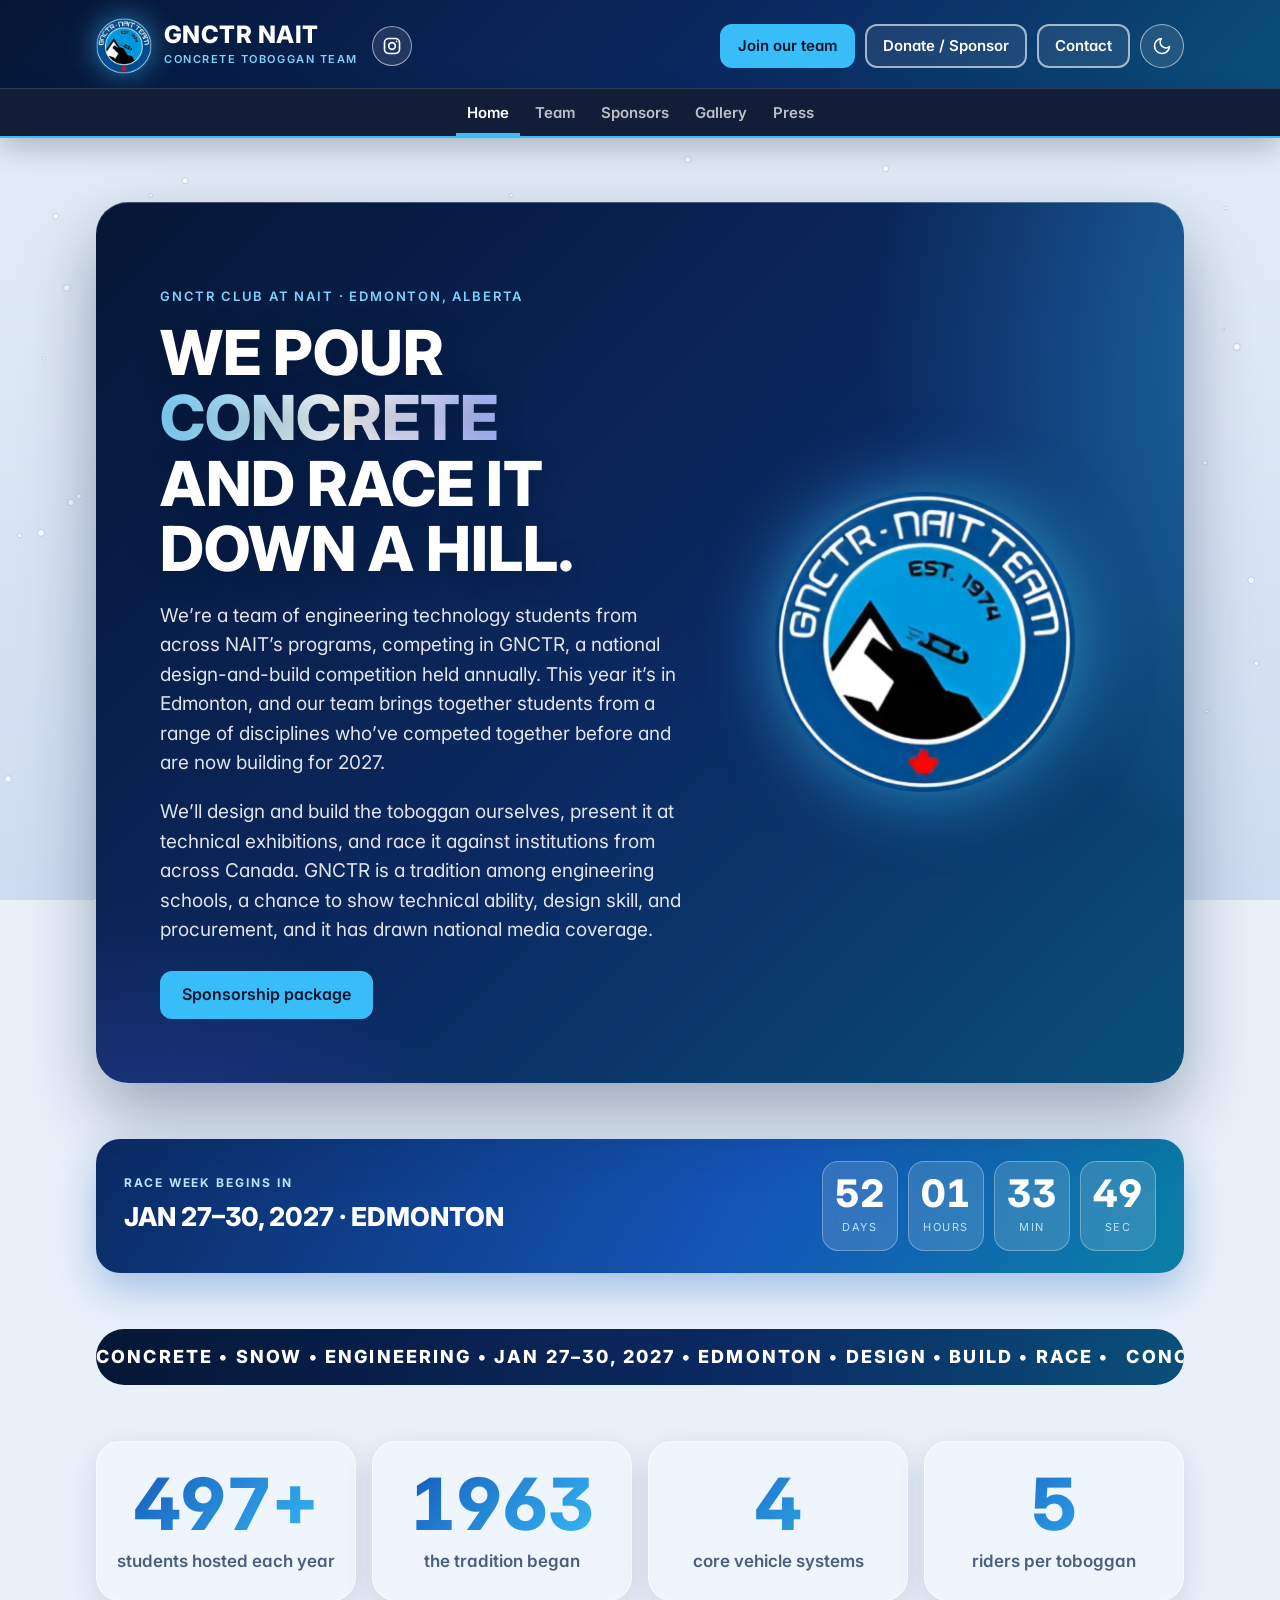
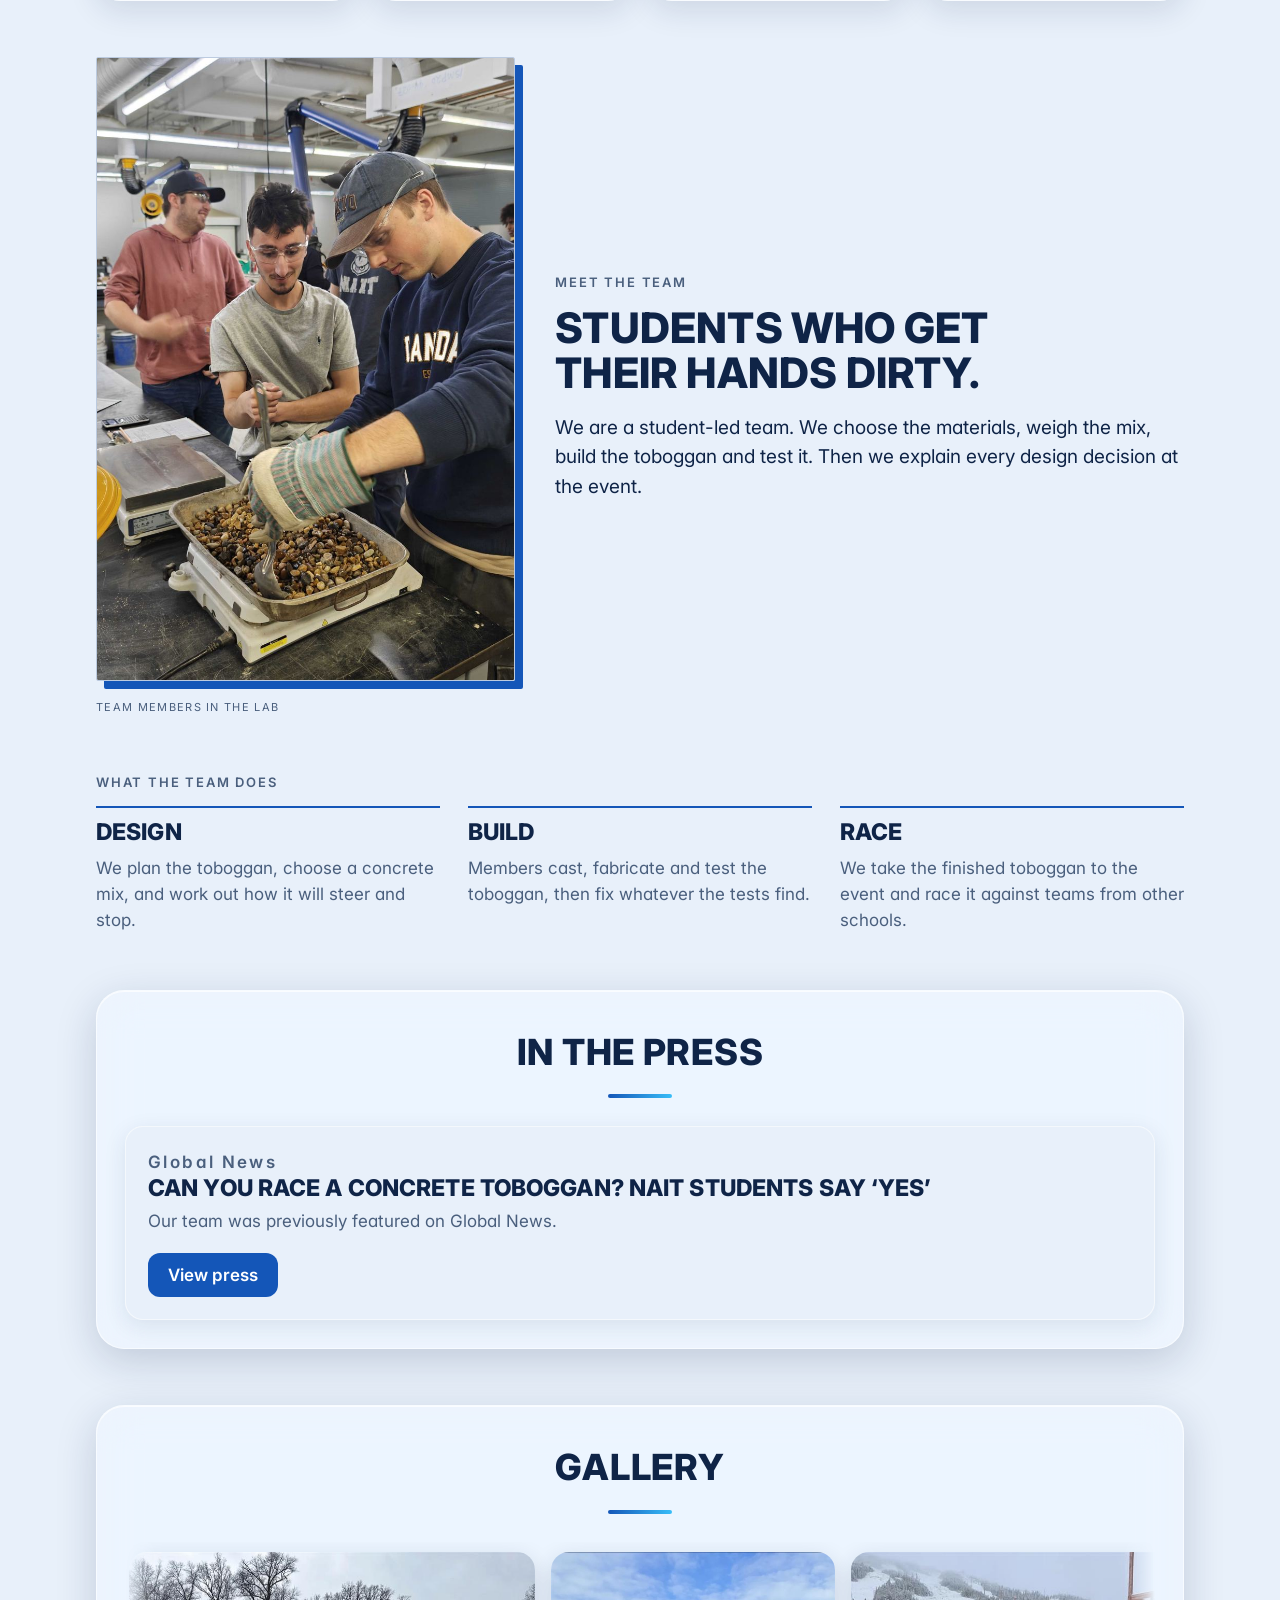
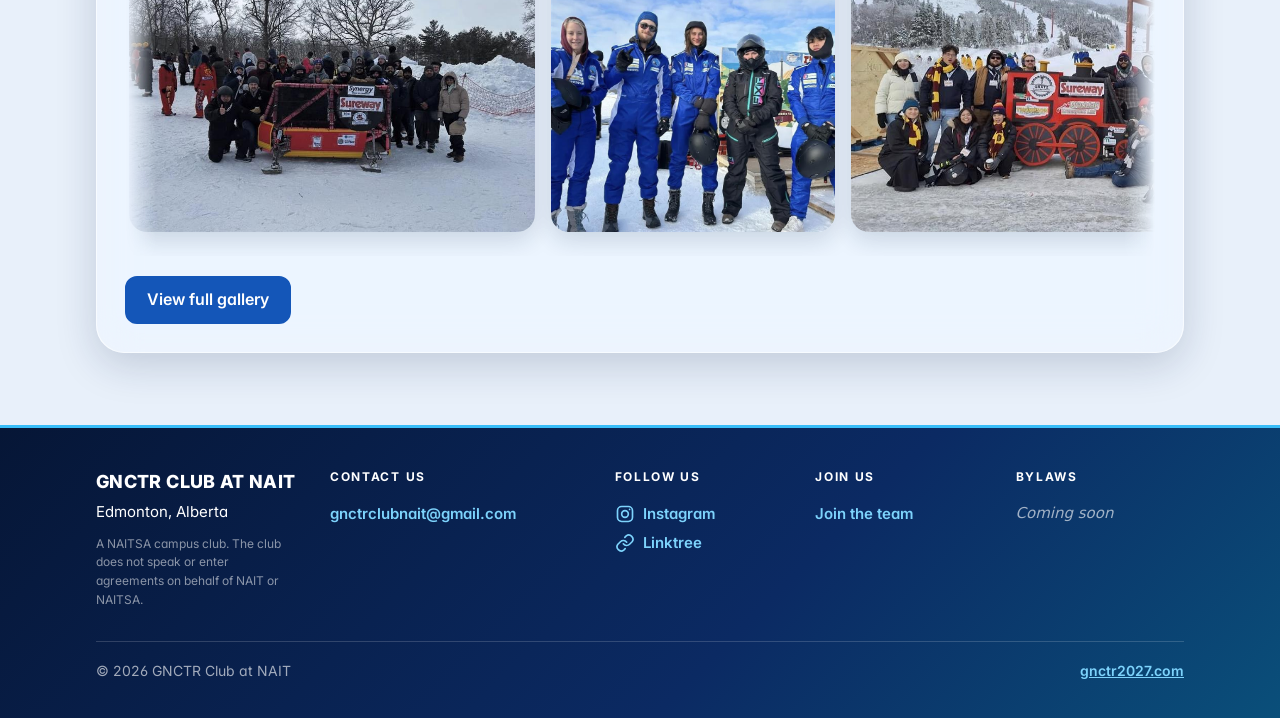
==== commit 295d8c6f: "Add files via upload" ====
--- a/index.html
+++ b/index.html
@@ -5,7 +5,10 @@
 <meta name="viewport" content="width=device-width, initial-scale=1, viewport-fit=cover">
 <title>GNCTR NAIT</title>
 <meta name="description" content="GNCTR Club at NAIT: a student team designing, building and racing a concrete toboggan at the Great Northern Concrete Toboggan Race, Edmonton, January 27-30, 2027.">
-<link rel="icon" type="image/png" href="assets/img/logo.png">
+<link rel="icon" href="favicon.ico" sizes="any">
+<link rel="icon" type="image/png" sizes="32x32" href="assets/img/favicon-32.png">
+<link rel="icon" type="image/png" sizes="192x192" href="assets/img/icon-192.png">
+<link rel="apple-touch-icon" href="assets/img/apple-touch-icon.png">
 <link rel="preconnect" href="https://fonts.googleapis.com">
 <link rel="preconnect" href="https://fonts.gstatic.com" crossorigin>
 <link rel="stylesheet" href="https://fonts.googleapis.com/css2?family=Plus+Jakarta+Sans:wght@500;600;700;800&family=Inter:wght@400;500;600&display=swap">
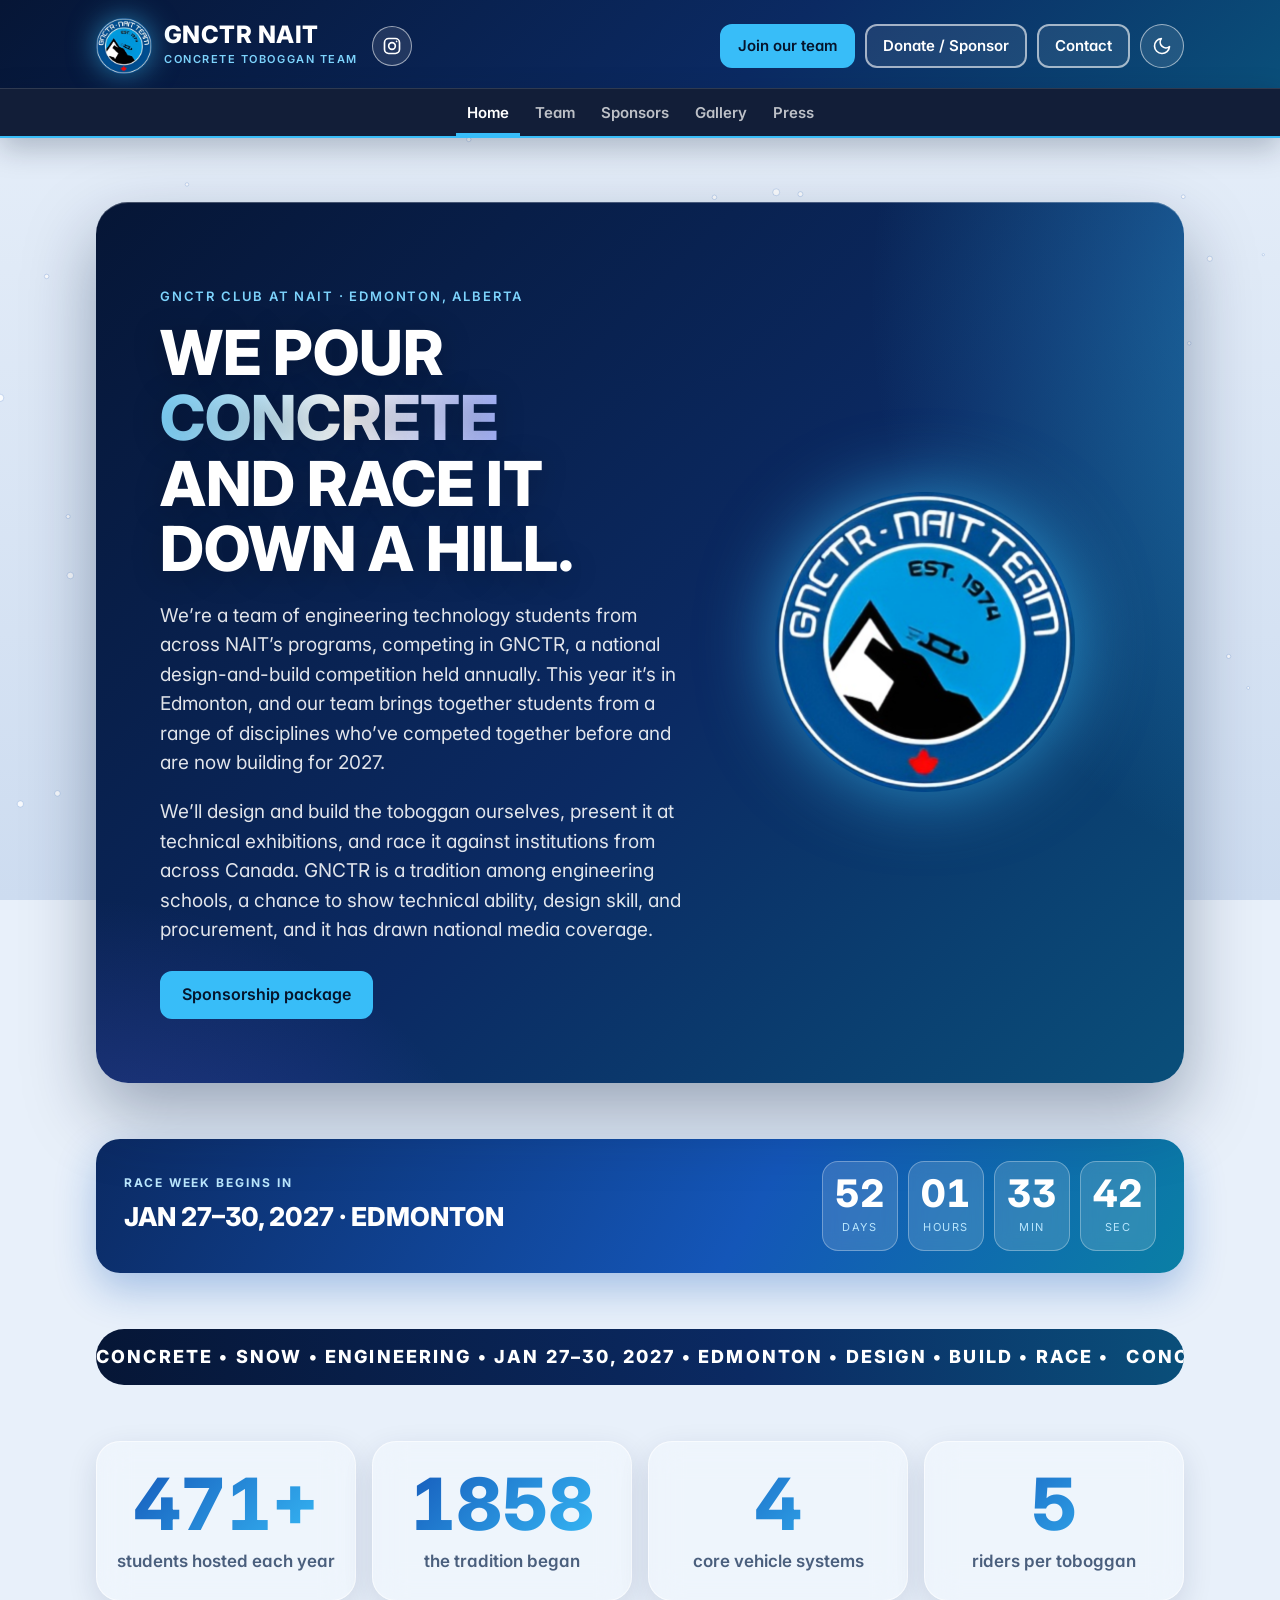
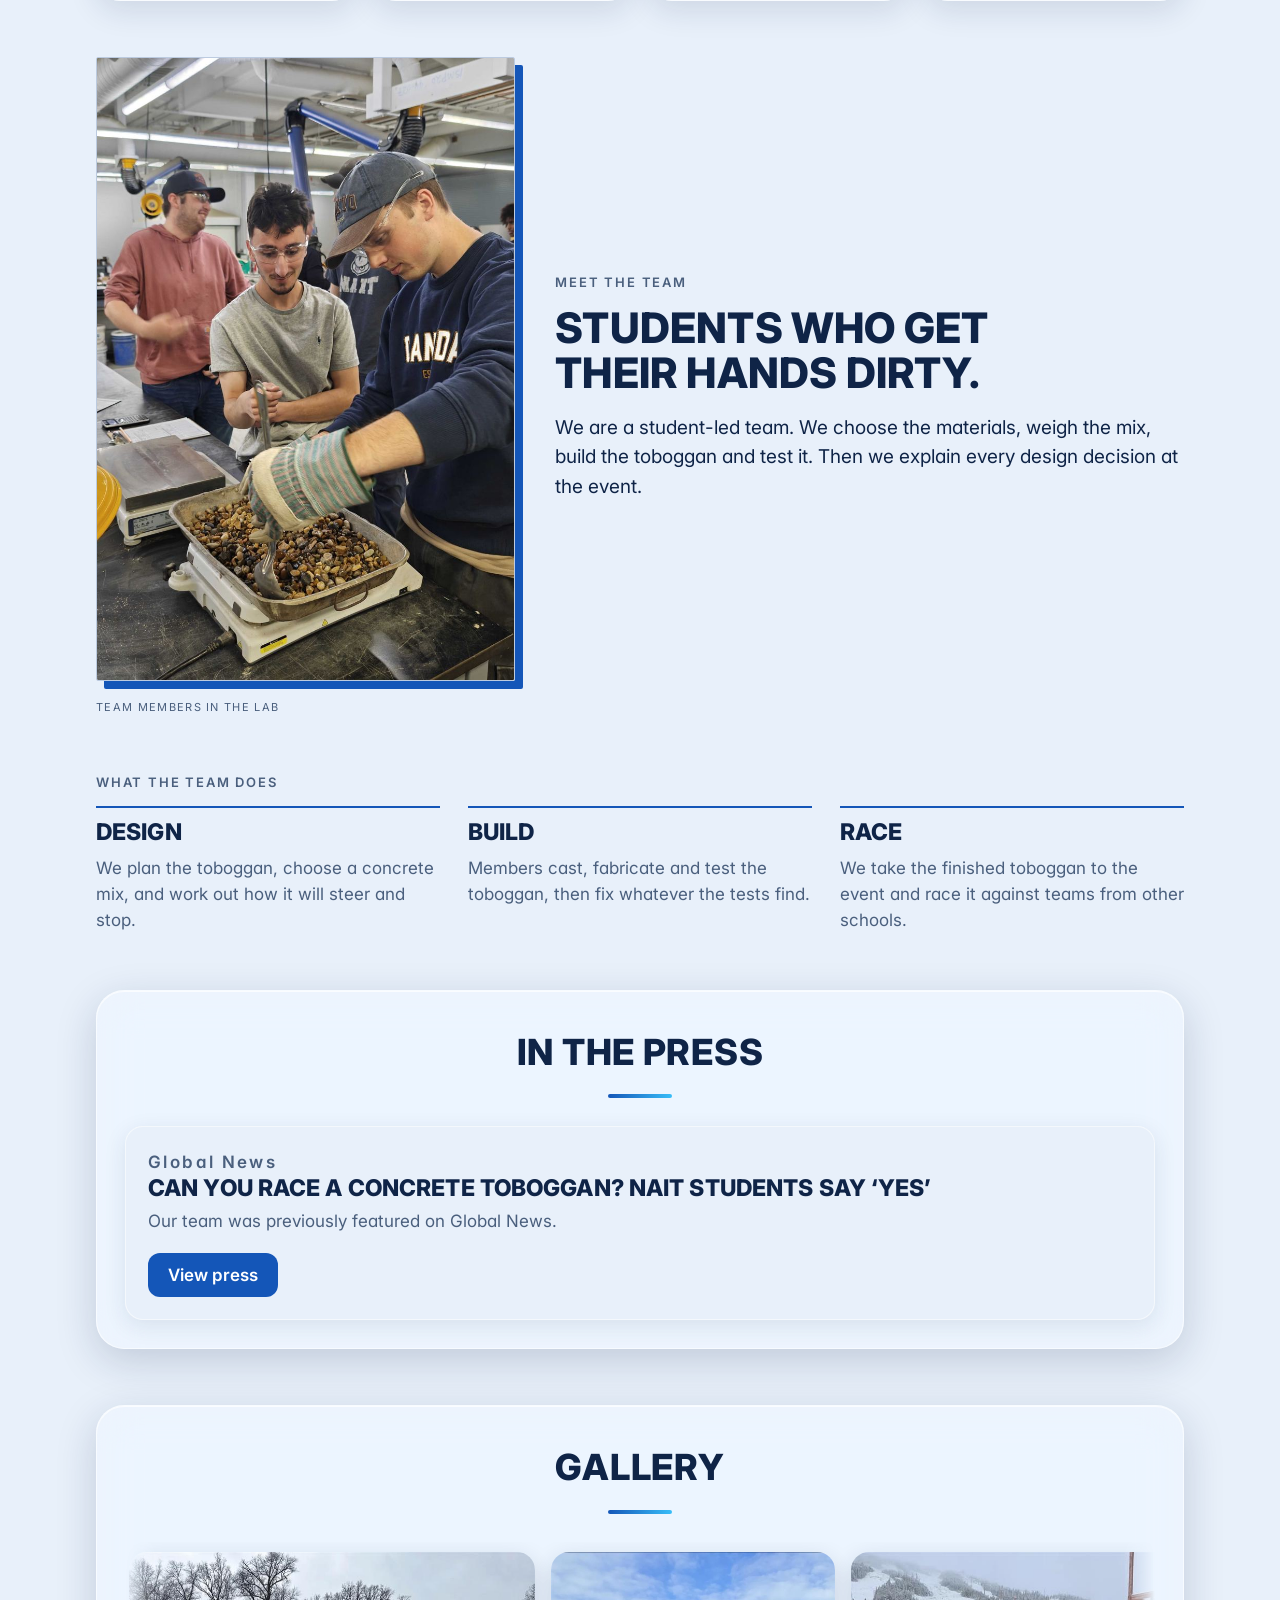
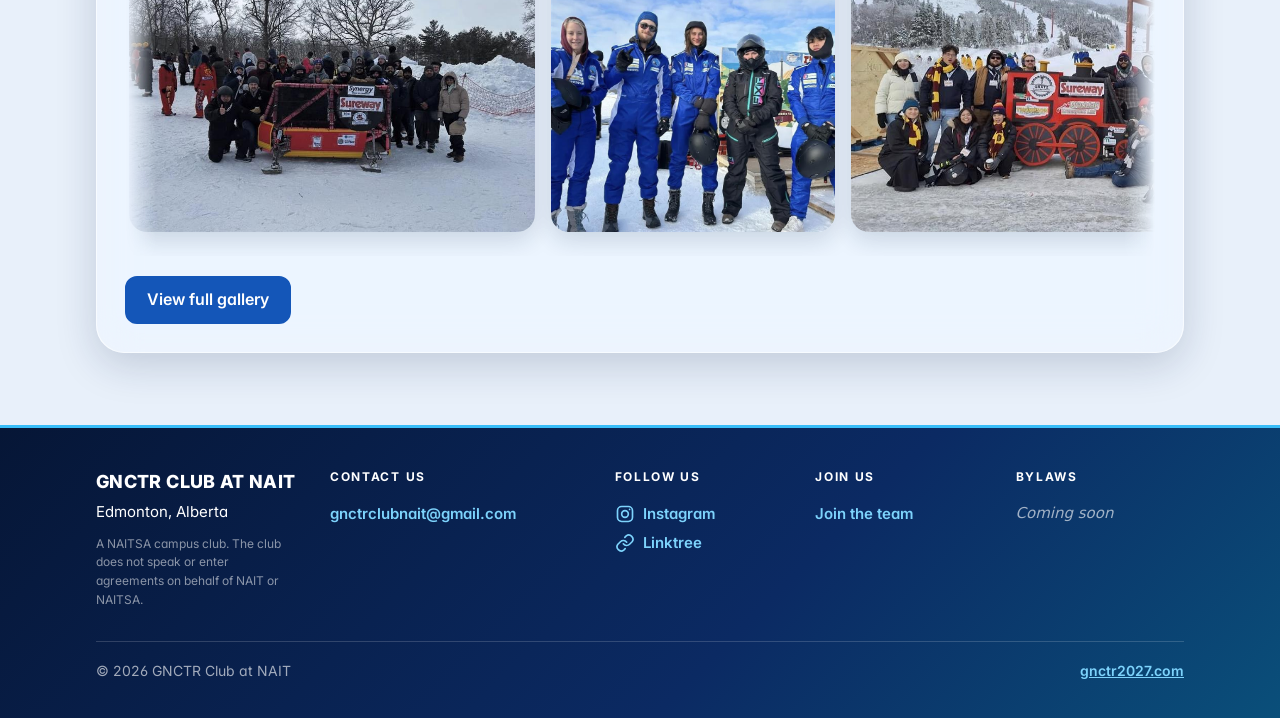
==== commit 22824263: "Add files via upload" ====
--- a/index.html
+++ b/index.html
@@ -154,8 +154,8 @@
       <div class="panel plain">
         <div class="panel-b"><div class="tier-stack">
         <div class="tier-box platinum"><div class="tier-bar">Platinum sponsors</div><div class="marquee" data-dir="left"><div class="track"><div class="chip" role="img" aria-label="Aman Builders"><img src="assets/img/sponsors/aman-builders.svg" alt="" width="200" height="105"></div></div></div></div>
-        <div class="tier-box silver"><div class="tier-bar">Silver sponsors</div><div class="marquee" data-dir="left"><div class="track"><div class="chip" role="img" aria-label="J.R. Paine &amp; Associates Ltd."><img src="assets/img/sponsors/jr-paine-associates.png" alt="" width="200" height="144"></div><div class="chip" role="img" aria-label="Journey Engineering"><img src="assets/img/sponsors/journey-engineering.jpg" alt="" width="520" height="206"></div></div></div></div>
-        <div class="tier-box bronze"><div class="tier-bar">Bronze sponsors</div><div class="marquee" data-dir="left"><div class="track"><div class="chip" role="img" aria-label="Thurber Engineering"><img src="assets/img/sponsors/thurber-engineering.png" alt="" width="200" height="77"></div><div class="chip" role="img" aria-label="LN LDT"><span class="wordmark">LN LDT</span></div></div></div></div>
+        <div class="tier-box silver"><div class="tier-bar">Silver sponsors</div><div class="marquee" data-dir="left"><div class="track"><div class="chip" role="img" aria-label="J.R. Paine &amp; Associates Ltd."><img src="assets/img/sponsors/jr-paine-associates.png" alt="" width="200" height="144"></div><div class="chip" role="img" aria-label="Journey Engineering"><img src="assets/img/sponsors/journey-engineering.jpg" alt="" width="520" height="206"></div><div class="chip" role="img" aria-label="Enoch Prism Engineering"><img src="assets/img/sponsors/enoch-prism-engineering.jpg" alt="" width="499" height="146"></div></div></div></div>
+        <div class="tier-box bronze"><div class="tier-bar">Bronze sponsors</div><div class="marquee" data-dir="left"><div class="track"><div class="chip" role="img" aria-label="Thurber Engineering"><img src="assets/img/sponsors/thurber-engineering.png" alt="" width="200" height="77"></div><div class="chip" role="img" aria-label="LN LDT"><img src="assets/img/sponsors/ln-ldt.jpg" alt="" width="600" height="375"></div></div></div></div>
       </div></div>
       </div>
       <div class="panel">
@@ -286,6 +286,7 @@
           <div class="card" style="background:var(--bg)"><p class="meta">Sponsors</p><h3>Thurber Engineering joins as our first sponsor</h3><p>Bronze-level support to kick off the 2027 season.</p></div>
           <div class="card" style="background:var(--bg)"><p class="meta">Sponsors</p><h3>Aman Builders joins as a Platinum sponsor</h3><p>Thank you for backing the team at our highest level.</p></div>
           <div class="card" style="background:var(--bg)"><p class="meta">Sponsors</p><h3>LN LDT joins as a Bronze sponsor</h3><p>Thank you for your donation to the team.</p></div>
+          <div class="card" style="background:var(--bg)"><p class="meta">Sponsors</p><h3>Enoch Prism Engineering joins as a Silver sponsor</h3><p>Thank you for backing the team.</p></div>
           <div class="card" style="background:var(--bg)"><p class="meta">Sponsors</p><h3>Journey Engineering joins as a Silver sponsor</h3><p>Thank you for backing the team.</p></div>
           <div class="card" style="background:var(--bg)"><p class="meta">Sponsors</p><h3>J.R. Paine &amp; Associates joins as a Silver sponsor</h3><p>Thank you for backing the team.</p></div>
           <div class="card" style="background:var(--bg)"><p class="meta">Coming up</p><h3>GNCTR 2027, January 27&ndash;30 in Edmonton</h3><p>We are building toward a test run before the race.</p></div>
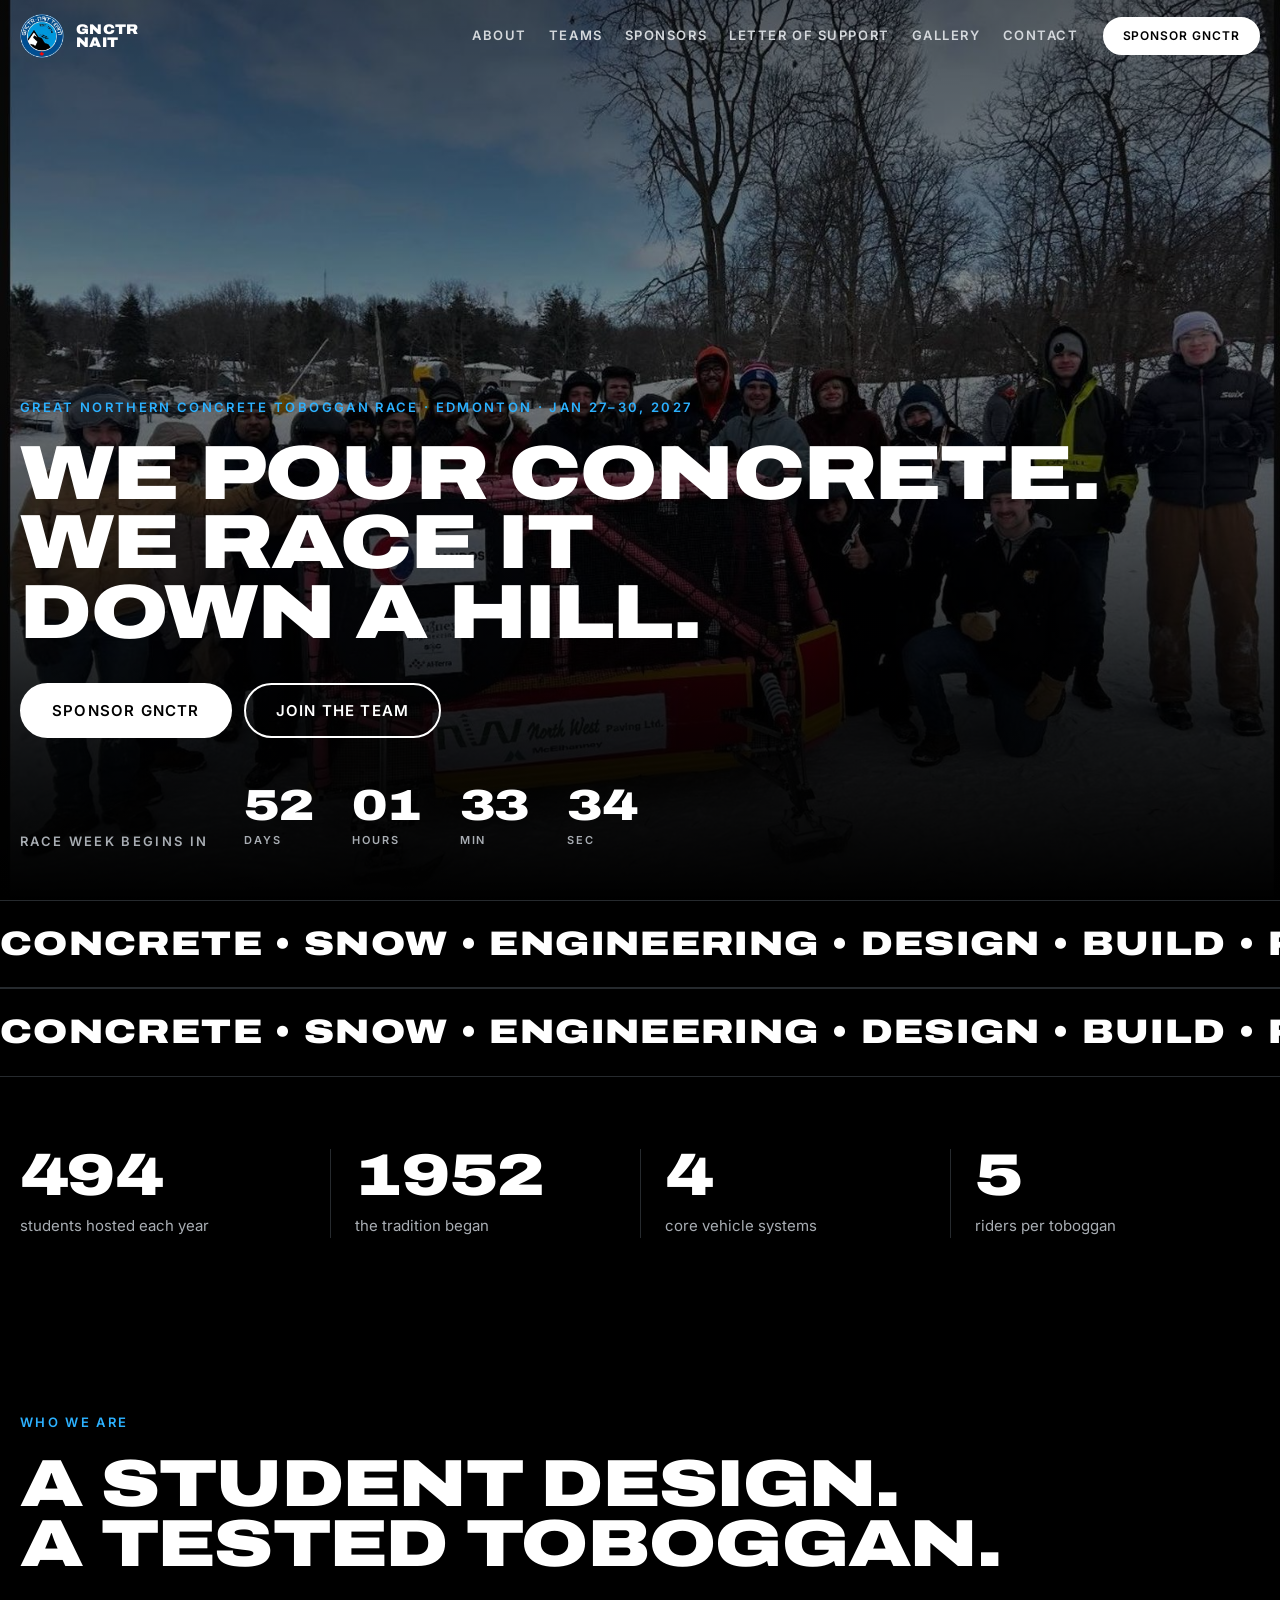
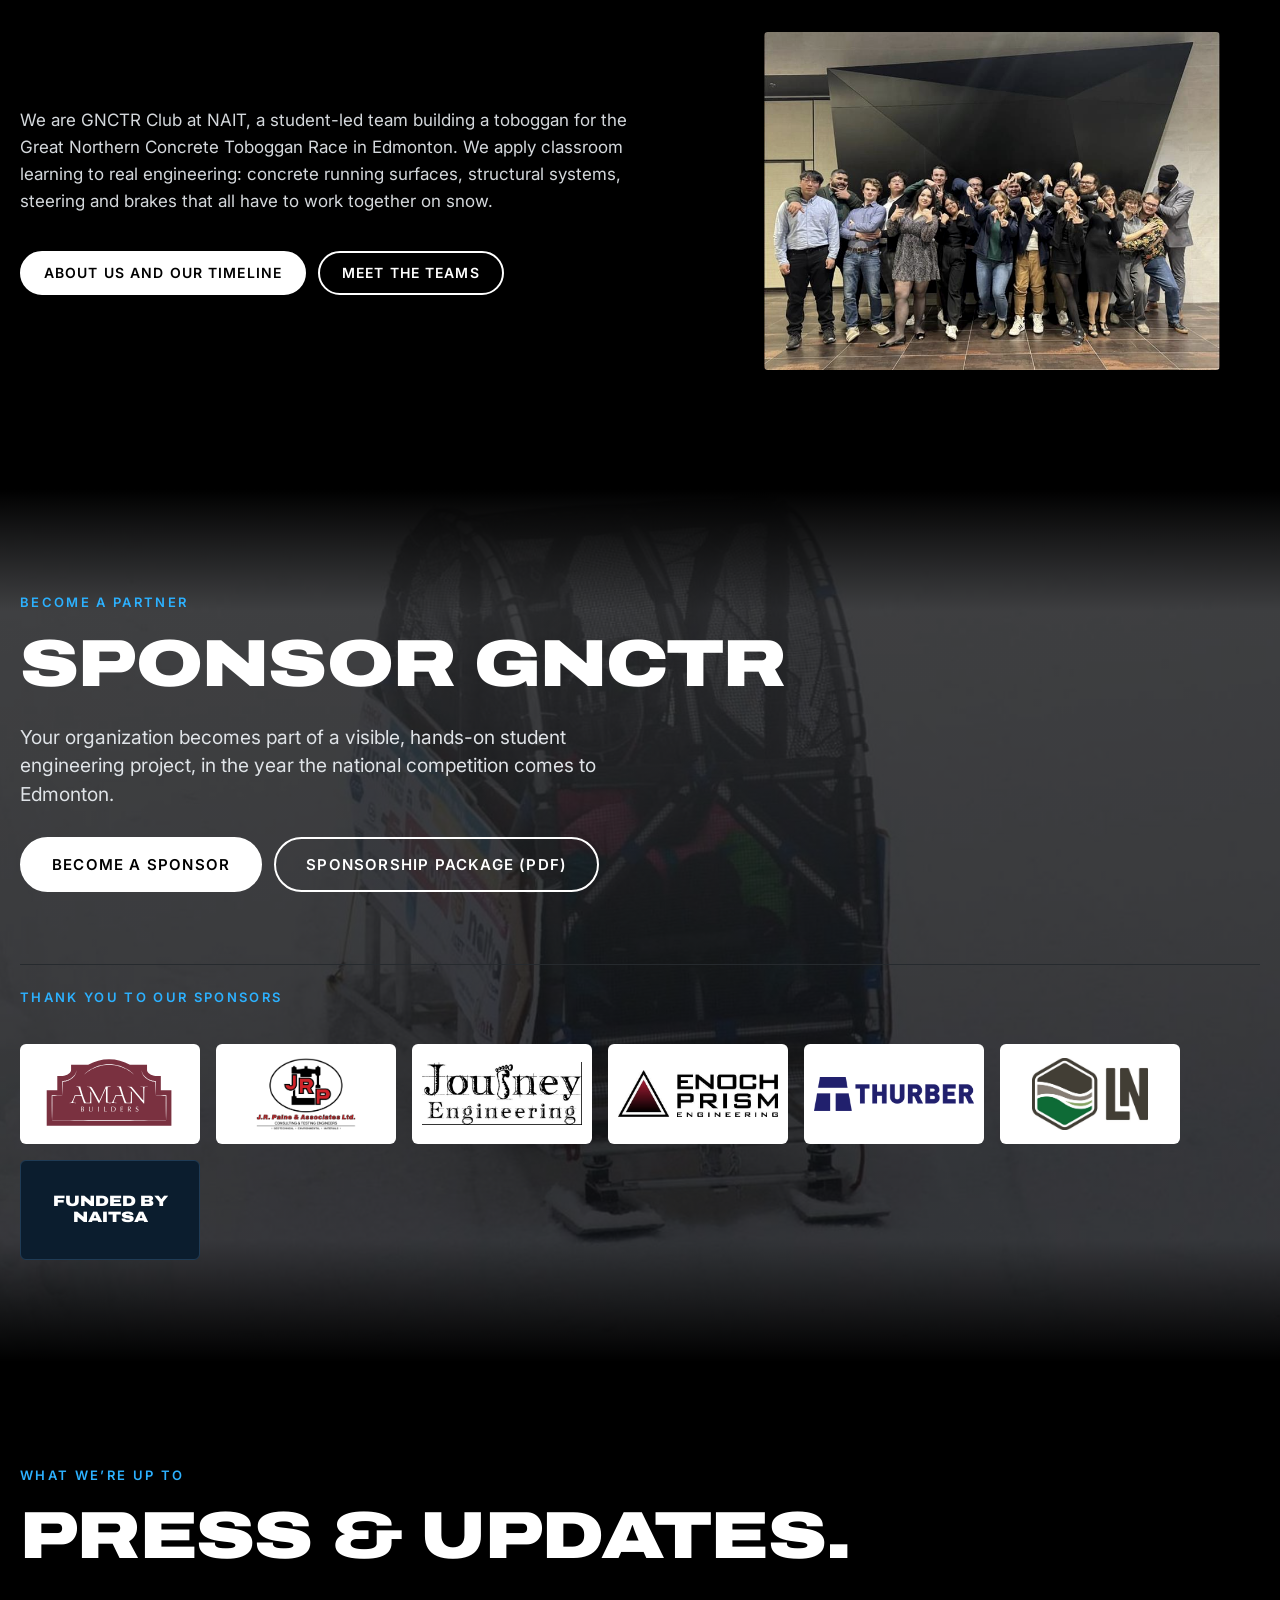
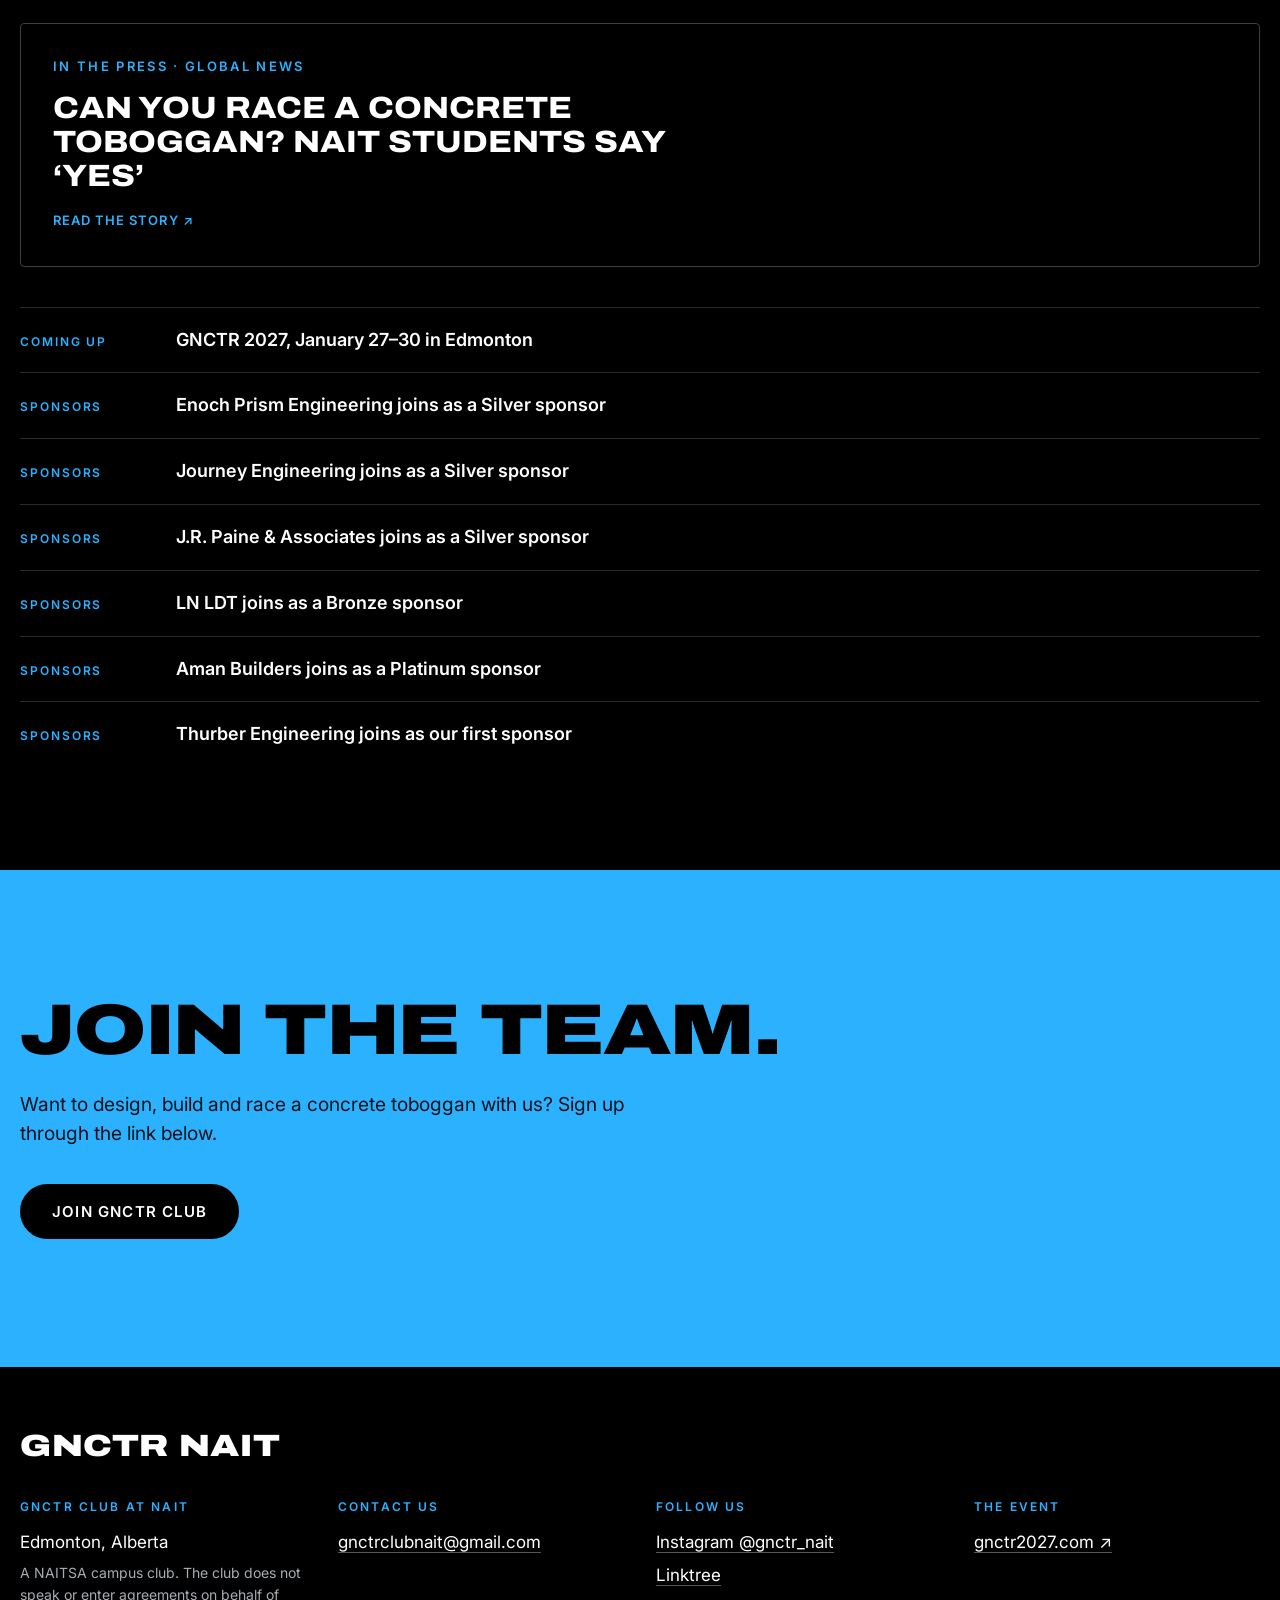
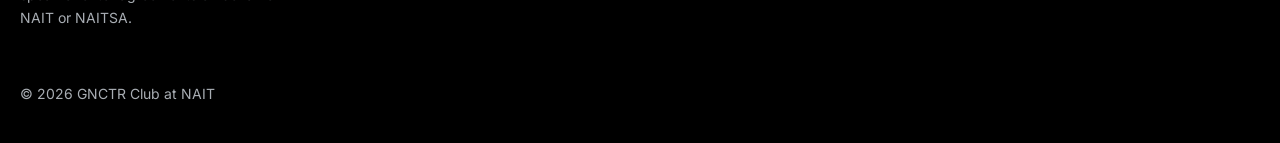
==== commit 1a6cb632: "Add files via upload" ====
--- a/index.html
+++ b/index.html
@@ -5,337 +5,146 @@
 <meta name="viewport" content="width=device-width, initial-scale=1, viewport-fit=cover">
 <title>GNCTR NAIT</title>
 <meta name="description" content="GNCTR Club at NAIT: a student team designing, building and racing a concrete toboggan at the Great Northern Concrete Toboggan Race, Edmonton, January 27-30, 2027.">
+<meta name="theme-color" content="#000000">
 <link rel="icon" href="favicon.ico" sizes="any">
 <link rel="icon" type="image/png" sizes="32x32" href="assets/img/favicon-32.png">
-<link rel="icon" type="image/png" sizes="192x192" href="assets/img/icon-192.png">
 <link rel="apple-touch-icon" href="assets/img/apple-touch-icon.png">
 <link rel="preconnect" href="https://fonts.googleapis.com">
 <link rel="preconnect" href="https://fonts.gstatic.com" crossorigin>
-<link rel="stylesheet" href="https://fonts.googleapis.com/css2?family=Plus+Jakarta+Sans:wght@500;600;700;800&family=Inter:wght@400;500;600&display=swap">
+<link rel="stylesheet" href="https://fonts.googleapis.com/css2?family=Archivo:wdth,wght@62..125,100..900&family=Inter:wght@400;500;600&display=swap">
 <link rel="stylesheet" href="css/styles.css">
 </head>
 <body>
-<canvas id="snow" aria-hidden="true"></canvas>
-<div id="scroll-progress" aria-hidden="true"></div>
-<header>
-  <div class="wrap top-in">
-    <div class="brand-row"><a class="mark" href="#about" aria-label="GNCTR NAIT home"><span class="logo mark-logo" role="img" aria-label="GNCTR NAIT Team logo"></span><span class="mark-txt"><span class="mark-t">GNCTR NAIT</span><span class="mark-s">Concrete toboggan team</span></span></a>
-    <a class="icon-link" href="https://www.instagram.com/gnctr_nait/" target="_blank" rel="noopener" aria-label="GNCTR Club at NAIT on Instagram" title="Instagram"><svg viewBox="0 0 24 24" width="20" height="20" fill="none" stroke="currentColor" stroke-width="2" stroke-linecap="round" stroke-linejoin="round" aria-hidden="true"><rect x="3" y="3" width="18" height="18" rx="5"/><circle cx="12" cy="12" r="4"/><circle cx="17.5" cy="6.5" r="1" fill="currentColor" stroke="none"/></svg></a></div>
-    <div class="top-cta">
-      <a class="btn btn-primary" href="https://www.ookslife.ca/organization/great-northern-concrete-toboggan-race-club" target="_blank" rel="noopener">Join our team</a>
-      <a id="donate-btn" class="btn" href="#sponsors" data-scroll="support-panel">Donate / Sponsor</a>
-      <a class="btn" href="mailto:gnctrclubnait@gmail.com">Contact</a>
-    
-      <button type="button" id="theme-btn" class="theme-icon" data-mode="light" aria-label="Switch to dark mode" title="Switch to dark mode">
-        <svg class="moon" viewBox="0 0 24 24" width="20" height="20" fill="none" stroke="currentColor" stroke-width="2" stroke-linecap="round" stroke-linejoin="round" aria-hidden="true"><path d="M21 12.8A9 9 0 1 1 11.2 3a7 7 0 0 0 9.8 9.8z"/></svg>
-        <svg class="sun" viewBox="0 0 24 24" width="20" height="20" fill="none" stroke="currentColor" stroke-width="2" stroke-linecap="round" stroke-linejoin="round" aria-hidden="true"><circle cx="12" cy="12" r="4"/><path d="M12 2v2M12 20v2M4.9 4.9l1.4 1.4M17.7 17.7l1.4 1.4M2 12h2M20 12h2M4.9 19.1l1.4-1.4M17.7 6.3l1.4-1.4"/></svg>
-      </button>
-    </div>
+
+<header class="nav" id="nav">
+  <div class="wrap nav-in">
+    <a class="brand" href="index.html" aria-label="GNCTR NAIT home">
+      <img src="assets/img/logo.png" alt="" width="44" height="44">
+      <span>GNCTR<br>NAIT</span>
+    </a>
+    <nav class="nav-links" id="nav-links" aria-label="Main">
+      <a href="about.html">About</a>
+      <a href="teams.html">Teams</a>
+      <a href="sponsors.html">Sponsors</a>
+      <a href="letter.html">Letter of support</a>
+      <a href="gallery.html">Gallery</a>
+      <a href="#contact">Contact</a>
+    </nav>
+    <a class="btn btn-solid nav-cta" href="sponsors.html">Sponsor GNCTR</a>
+    <button class="burger" id="burger" type="button" aria-label="Open menu" aria-expanded="false" aria-controls="nav-links"><span></span><span></span></button>
   </div>
 </header>
 
-<nav class="nav" aria-label="Pages">
-  <div class="wrap">
-    <ul>
-      <li><a href="#about" data-route="about">Home</a></li>
-      <li><a href="#team" data-route="team">Team</a></li>
-      <li><a href="#sponsors" data-route="sponsors">Sponsors</a></li>
-      <li><a href="#gallery" data-route="gallery">Gallery</a></li>
-      <li><a href="#news" data-route="news">Press</a></li>
-    </ul>
-  </div>
-</nav>
-
-<main>
-  <div class="wrap">
-
-    <!-- ABOUT -->
-    <section id="page-about" class="page">
-      <div class="hero">
-        <div>
-          <p class="eyebrow">GNCTR Club at NAIT &middot; Edmonton, Alberta</p>
-          <h1>We pour <span class="grad">concrete</span> and race it down a hill.</h1>
-          <p>We&rsquo;re a team of engineering technology students from across NAIT&rsquo;s programs, competing in GNCTR, a national design-and-build competition held annually. This year it&rsquo;s in Edmonton, and our team brings together students from a range of disciplines who&rsquo;ve competed together before and are now building for 2027.</p>
-          <p>We&rsquo;ll design and build the toboggan ourselves, present it at technical exhibitions, and race it against institutions from across Canada. GNCTR is a tradition among engineering schools, a chance to show technical ability, design skill, and procurement, and it has drawn national media coverage.</p>
-          <div class="actions">
-            <a class="btn btn-primary pkg" href="assets/docs/GNCTR_at_NAIT_2027_Sponsorship_Package.pdf" target="_blank" rel="noopener"><span class="lbl">Sponsorship package</span></a>
-          </div>
-        </div>
-        <div class="logo hero-logo" role="img" aria-label="GNCTR NAIT Team logo, established 1974"></div>
+<main id="top">
+  <section class="hero" aria-labelledby="hero-h">
+    <div class="hero-bg" role="img" aria-label="The GNCTR NAIT team gathered around their toboggan in the snow"></div>
+    <div class="wrap hero-in">
+      <p class="eyebrow">Great Northern Concrete Toboggan Race &middot; Edmonton &middot; Jan 27&ndash;30, 2027</p>
+      <h1 id="hero-h">We pour concrete.<br>We race it<br>down a hill.</h1>
+      <div class="hero-actions">
+        <a class="btn btn-solid btn-lg" href="sponsors.html">Sponsor GNCTR</a>
+        <a class="btn btn-line btn-lg" href="https://www.ookslife.ca/organization/great-northern-concrete-toboggan-race-club" target="_blank" rel="noopener">Join the team</a>
       </div>
-
-      <div class="race-strip" id="race-strip">
-        <div class="rs-label"><span class="rs-kicker">Race week begins in</span><strong>Jan 27&ndash;30, 2027 &middot; Edmonton</strong></div>
-        <div class="rs-tiles" aria-live="off">
-          <div class="rs-tile"><b data-cd="d">--</b><span>Days</span></div>
-          <div class="rs-tile"><b data-cd="h">--</b><span>Hours</span></div>
-          <div class="rs-tile"><b data-cd="m">--</b><span>Min</span></div>
-          <div class="rs-tile"><b data-cd="s">--</b><span>Sec</span></div>
-        </div>
-      </div>
-
-      <div class="ticker" aria-hidden="true"><div class="ticker-track"><span><em>Concrete</em><em>Snow</em><em>Engineering</em><em class="t-x">Jan 27&ndash;30, 2027</em><em class="t-x">Edmonton</em><em class="t-x">Design</em><em class="t-x">Build</em><em class="t-x">Race</em></span><span><em>Concrete</em><em>Snow</em><em>Engineering</em><em class="t-x">Jan 27&ndash;30, 2027</em><em class="t-x">Edmonton</em><em class="t-x">Design</em><em class="t-x">Build</em><em class="t-x">Race</em></span></div></div>
-
-      <div class="stats">
-        <div class="stat"><b data-to="500" data-suffix="+">0</b><span>students hosted each year</span></div>
-        <div class="stat"><b data-to="1974" data-plain="1">0</b><span>the tradition began</span></div>
-        <div class="stat"><b data-to="4">0</b><span>core vehicle systems</span></div>
-        <div class="stat"><b data-to="5">0</b><span>riders per toboggan</span></div>
-      </div>
-
-      <div class="photo-row">
-        <figure><img src="assets/img/gallery/three-gnctr-nait-team-members-in.jpg" alt="Three GNCTR NAIT team members in safety glasses scooping gravel into a tray on a scale in the lab" width="410" height="600"><figcaption>Team members in the lab</figcaption></figure>
-        <div>
-          <p class="eyebrow">Meet the team</p>
-          <h2>Students who get their hands dirty.</h2>
-          <p class="lede">We are a student-led team. We choose the materials, weigh the mix, build the toboggan and test it. Then we explain every design decision at the event.</p>
-        </div>
-      </div>
-
-      <div>
-        <p class="eyebrow">What the team does</p>
-        <div class="three">
-          <div><h3>Design</h3><p>We plan the toboggan, choose a concrete mix, and work out how it will steer and stop.</p></div>
-          <div><h3>Build</h3><p>Members cast, fabricate and test the toboggan, then fix whatever the tests find.</p></div>
-          <div><h3>Race</h3><p>We take the finished toboggan to the event and race it against teams from other schools.</p></div>
-        </div>
-      </div>
-
-      <div class="panel">
-        <div class="panel-h">In the press</div>
-        <div class="panel-b">
-          <a class="card snap" href="#news">
-            <p class="meta">Global News</p>
-            <h3>Can you race a concrete toboggan? NAIT students say &lsquo;yes&rsquo;</h3>
-            <p>Our team was previously featured on Global News.</p>
-            <span class="snap-cta">View press</span>
-          </a>
-        </div>
-      </div>
-      <div class="panel">
-        <div class="panel-h">Gallery</div>
-        <div class="panel-b">
-          <div class="gallery mini" id="home-gallery" tabindex="0" aria-label="Photo preview. Scroll sideways to see more."></div>
-          <div class="pkg-actions" style="margin-top:0"><a class="btn btn-primary" href="#gallery"><span class="lbl">View full gallery</span></a></div>
-        </div>
-      </div>
-    </section>
-
-    <!-- TEAM -->
-    <section id="page-team" class="page" hidden>
-      <div>
-        <p class="eyebrow">2026&ndash;27</p>
-        <h2>Our team</h2>
-        <p class="lede">The students who run the club and lead each part of the toboggan.</p>
-      </div>
-      <div class="panel">
-        <div class="panel-h">Executive</div>
-        <div class="panel-b">
-          <p class="lede" style="margin:0 auto">The students who run the team, manage the budget and represent us to sponsors and the school.</p>
-          <div class="cards" id="exec-grid"></div>
-        </div>
-      </div>
-      <div class="panel">
-        <div class="panel-h">Team leads</div>
-        <div class="panel-b">
-          <p class="lede" style="margin:0 auto">Each lead looks after one part of the toboggan or the team. Talk to them if you want to help.</p>
-          <div class="cards" id="leader-grid"></div>
-        </div>
-      </div>
-    </section>
-
-    <!-- SPONSORS -->
-    <section id="page-sponsors" class="page" hidden>
-      <div>
-        <p class="eyebrow">Thank you</p>
-        <h2>Our sponsors</h2>
-        <p class="lede">Companies and people who back the team make the build and the trip to the race possible.</p>
-      </div>
-      <div class="panel plain">
-        <div class="panel-b"><div class="tier-stack">
-        <div class="tier-box platinum"><div class="tier-bar">Platinum sponsors</div><div class="marquee" data-dir="left"><div class="track"><div class="chip" role="img" aria-label="Aman Builders"><img src="assets/img/sponsors/aman-builders.svg" alt="" width="200" height="105"></div></div></div></div>
-        <div class="tier-box silver"><div class="tier-bar">Silver sponsors</div><div class="marquee" data-dir="left"><div class="track"><div class="chip" role="img" aria-label="J.R. Paine &amp; Associates Ltd."><img src="assets/img/sponsors/jr-paine-associates.png" alt="" width="200" height="144"></div><div class="chip" role="img" aria-label="Journey Engineering"><img src="assets/img/sponsors/journey-engineering.jpg" alt="" width="520" height="206"></div><div class="chip" role="img" aria-label="Enoch Prism Engineering"><img src="assets/img/sponsors/enoch-prism-engineering.jpg" alt="" width="499" height="146"></div></div></div></div>
-        <div class="tier-box bronze"><div class="tier-bar">Bronze sponsors</div><div class="marquee" data-dir="left"><div class="track"><div class="chip" role="img" aria-label="Thurber Engineering"><img src="assets/img/sponsors/thurber-engineering.png" alt="" width="200" height="77"></div><div class="chip" role="img" aria-label="LN LDT"><img src="assets/img/sponsors/ln-ldt.jpg" alt="" width="600" height="375"></div></div></div></div>
-      </div></div>
-      </div>
-      <div class="panel">
-        <div class="panel-h">Partnership levels</div>
-        <div class="panel-b">
-<div>
-        <p class="lede">We welcome monetary sponsorships, materials, fabrication support and custom partnerships.</p>
-      </div>
-      <div class="tiers">
-        <div class="tier bronze"><div class="tier-h"><h3>Bronze</h3><span>$500&ndash;$1,499</span></div><ul><li>Social media thank-you</li><li>Technical exhibition board</li><li>Technical report credit</li><li>Logo on toboggan: <b>6 in</b></li></ul></div>
-        <div class="tier silver"><div class="tier-h"><h3>Silver</h3><span>$1,500&ndash;$2,499</span></div><ul><li>Social media thank-you</li><li>Technical exhibition board</li><li>Technical report credit</li><li>Logo on toboggan: <b>9 in</b></li><li>Opt-in student r&eacute;sum&eacute;s</li></ul></div>
-        <div class="tier gold"><div class="tier-h"><h3>Gold</h3><span>$2,500&ndash;$4,999</span></div><ul><li>Social media thank-you</li><li>Technical exhibition board</li><li>Technical report credit</li><li>Logo on toboggan: <b>12 in</b></li><li>Opt-in student r&eacute;sum&eacute;s</li><li>Framed team photo</li></ul></div>
-        <div class="tier platinum"><div class="tier-h"><h3>Platinum</h3><span>$5,000+</span></div><ul><li>Social media thank-you</li><li>Technical exhibition board</li><li>Technical report credit</li><li>Logo on toboggan: <b>15 in</b></li><li>Opt-in student r&eacute;sum&eacute;s</li><li>Framed team photo</li><li>Team apparel logo*</li><li>Post-event toboggan display&dagger;</li></ul></div>
-      </div>
-      <div class="fine">
-        <p>Contributions under $500 are recognized as Friends of GNCTR Club at NAIT. R&eacute;sum&eacute;s are shared only with participating students&rsquo; consent.</p>
-        <p>*Apparel recognition depends on artwork, approval and production deadlines.</p>
-        <p>&dagger;Display opportunities require written NAITSA approval and agreed arrangements for transportation, insurance, scheduling and safe display.</p>
-      </div>
-      </div>
-      </div>
-      <div class="panel" id="support-panel">
-        <div class="panel-h">Support the team</div>
-        <div class="panel-b">
-<div class="cards">
-        <div class="card">
-          <h3>Sponsorship package</h3>
-          <p>See what sponsorship includes and how your logo and support are recognized.</p>
-          <div class="pkg-actions"><a class="btn btn-primary pkg" href="assets/docs/GNCTR_at_NAIT_2027_Sponsorship_Package.pdf" target="_blank" rel="noopener"><span class="lbl">Open the package</span></a><a class="btn" id="pkg-dl" href="assets/docs/GNCTR_at_NAIT_2027_Sponsorship_Package.pdf" download="GNCTR_at_NAIT_2027_Sponsorship_Package.pdf">Download PDF</a></div>
-        </div>
-        <div class="card">
-          <h3>Donations</h3>
-          <p>Every contribution goes to materials, tools and getting the team to the race.</p>
-          <a class="btn pkg" href="assets/docs/GNCTR_at_NAIT_2027_Sponsorship_Package.pdf" target="_blank" rel="noopener"><span class="lbl">Donate</span></a>
+      <div class="count" aria-label="Time until race week">
+        <p class="count-l">Race week begins in</p>
+        <div class="count-g" id="countdown">
+          <div><b id="cd-d">--</b><span>Days</span></div>
+          <div><b id="cd-h">--</b><span>Hours</span></div>
+          <div><b id="cd-m">--</b><span>Min</span></div>
+          <div><b id="cd-s">--</b><span>Sec</span></div>
         </div>
       </div>
     </div>
+  </section>
+
+  <div class="strip" aria-hidden="true"><div class="strip-track"><span>Concrete &bull; Snow &bull; Engineering &bull; Design &bull; Build &bull; Race &bull; Concrete &bull; Snow &bull; Engineering &bull; Design &bull; Build &bull; Race &bull;&nbsp;</span><span>Concrete &bull; Snow &bull; Engineering &bull; Design &bull; Build &bull; Race &bull; Concrete &bull; Snow &bull; Engineering &bull; Design &bull; Build &bull; Race &bull;&nbsp;</span></div></div>
+
+  <div class="strip" aria-hidden="true"><div class="strip-track"><span>Concrete &bull; Snow &bull; Engineering &bull; Design &bull; Build &bull; Race &bull; Concrete &bull; Snow &bull; Engineering &bull; Design &bull; Build &bull; Race &bull;&nbsp;</span><span>Concrete &bull; Snow &bull; Engineering &bull; Design &bull; Build &bull; Race &bull; Concrete &bull; Snow &bull; Engineering &bull; Design &bull; Build &bull; Race &bull;&nbsp;</span></div></div>
+
+  <section class="stats wrap" aria-label="GNCTR in numbers">
+    <div class="stat reveal"><b data-count="500" data-suffix="+">500+</b><span>students hosted each year</span></div>
+    <div class="stat reveal"><b data-count="1974">1974</b><span>the tradition began</span></div>
+    <div class="stat reveal"><b data-count="4">4</b><span>core vehicle systems</span></div>
+    <div class="stat reveal"><b data-count="5">5</b><span>riders per toboggan</span></div>
+  </section>
+
+  <section class="sec">
+    <div class="wrap">
+      <p class="eyebrow">Who we are</p>
+      <h2 class="mega">A student design.<br>A tested toboggan.</h2>
+      <div class="split">
+        <div class="prose reveal">
+          <p>We are GNCTR Club at NAIT, a student-led team building a toboggan for the Great Northern Concrete Toboggan Race in Edmonton. We apply classroom learning to real engineering: concrete running surfaces, structural systems, steering and brakes that all have to work together on snow.</p>
+          <div class="hero-actions"><a class="btn btn-solid" href="about.html">About us and our timeline</a><a class="btn btn-line" href="teams.html">Meet the teams</a></div>
+        </div>
+        <figure class="about-photo reveal"><img src="assets/img/gallery/a-large-group-of-team-members.jpg" alt="The GNCTR NAIT team posing together indoors" width="800" height="593" loading="lazy"></figure>
       </div>
-    </section>
+    </div>
+  </section>
 
-    <!-- LETTER OF SUPPORT -->
-    <section id="page-letter" class="page" hidden>
-      <div>
-        <p class="eyebrow">For our supporters</p>
-        <h2>Letter of support</h2>
+  <section class="sec bg-sec cta-block">
+    <div class="sec-bg" style="--img:url('../assets/img/bg/fog-toboggan.jpg')"></div>
+    <div class="wrap">
+      <p class="eyebrow">Become a partner</p>
+      <h2 class="mega">Sponsor GNCTR</h2>
+      <p class="lede">Your organization becomes part of a visible, hands-on student engineering project, in the year the national competition comes to Edmonton.</p>
+      <div class="hero-actions"><a class="btn btn-solid btn-lg" href="sponsors.html">Become a sponsor</a><a class="btn btn-line btn-lg" href="assets/docs/GNCTR_at_NAIT_2027_Sponsorship_Package.pdf" target="_blank" rel="noopener">Sponsorship package (PDF)</a></div>
+      <h3 class="label">Thank you to our sponsors</h3>
+      <div class="logos compact">
+        <div class="logo" role="img" aria-label="Aman Builders"><img src="assets/img/sponsors/aman-builders.svg" alt="" width="260" height="137"></div>
+        <div class="logo" role="img" aria-label="J.R. Paine &amp; Associates Ltd."><img src="assets/img/sponsors/jr-paine-associates.png" alt="" width="200" height="144"></div>
+        <div class="logo" role="img" aria-label="Journey Engineering"><img src="assets/img/sponsors/journey-engineering.jpg" alt="" width="520" height="206"></div>
+        <div class="logo" role="img" aria-label="Enoch Prism Engineering"><img src="assets/img/sponsors/enoch-prism-engineering.jpg" alt="" width="499" height="146"></div>
+        <div class="logo" role="img" aria-label="Thurber Engineering"><img src="assets/img/sponsors/thurber-engineering.png" alt="" width="200" height="77"></div>
+        <div class="logo" role="img" aria-label="LN LDT"><img src="assets/img/sponsors/ln-ldt.jpg" alt="" width="600" height="375"></div>
+        <div class="logo text" role="img" aria-label="Funded by NAITSA"><span>Funded by NAITSA</span></div>
       </div>
-      <div class="two">
-        <div>
-          <h3>Why a letter helps</h3>
-          <p style="margin-top:12px">A short letter from a company, instructor, graduate or community member shows sponsors and funders that people stand behind the team.</p>
-          <p style="margin-top:12px">Use the template as a starting point. Change the bracketed parts so it says what you actually know about the team, then send it to an executive member or message us on Instagram.</p>
-        </div>
-        <div>
-          <div class="letter-head">
-            <p class="eyebrow" style="margin:0">Template letter</p>
-            <button type="button" class="btn" id="copy-letter">Copy letter</button>
-          </div>
-          <pre class="letter" id="letter-text">[Date]
+    </div>
+  </section>
 
-To whom it may concern,
+  <section class="sec" >
+    <div class="wrap">
+      <p class="eyebrow">What we&rsquo;re up to</p>
+      <h2 class="mega">Press &amp; updates.</h2>
+      <a class="press" href="https://globalnews.ca/news/10421930/alberta-edmonton-engineering-students-compete-great-northern-toboggan-race/" target="_blank" rel="noopener">
+        <span class="label">In the press &middot; Global News</span>
+        <b>Can you race a concrete toboggan? NAIT students say &lsquo;yes&rsquo;</b>
+        <i>Read the story &#8599;</i>
+      </a>
+      <ul class="updates">
+        <li><span>Coming up</span><b>GNCTR 2027, January 27&ndash;30 in Edmonton</b></li>
+        <li><span>Sponsors</span><b>Enoch Prism Engineering joins as a Silver sponsor</b></li>
+        <li><span>Sponsors</span><b>Journey Engineering joins as a Silver sponsor</b></li>
+        <li><span>Sponsors</span><b>J.R. Paine &amp; Associates joins as a Silver sponsor</b></li>
+        <li><span>Sponsors</span><b>LN LDT joins as a Bronze sponsor</b></li>
+        <li><span>Sponsors</span><b>Aman Builders joins as a Platinum sponsor</b></li>
+        <li><span>Sponsors</span><b>Thurber Engineering joins as our first sponsor</b></li>
+      </ul>
+    </div>
+  </section>
 
-I am writing on behalf of [organization or yourself] to support GNCTR Club at NAIT, a student club competing in the Great Northern Concrete Toboggan Race (GNCTR).
-
-[Describe your connection to the club or to NAIT. For example: we have hired NAIT graduates, we have worked with these students, or we have seen the team's work.]
-
-The team gives students hands-on experience in design, concrete materials, fabrication, teamwork and fundraising. These skills matter in industry. [Add one or two sentences on why this matters to your organization.]
-
-I encourage you to support this team.
-
-Sincerely,
-[Name]
-[Title, organization]
-[Phone or email]</pre>
-          <p class="status" id="copy-status" role="status"></p>
-        </div>
-      </div>
-      <div>
-        <p class="eyebrow">Received</p>
-        <div class="empty"><b>No letters posted yet</b>Letters of support from our community will be listed here.</div>
-      </div>
-    </section>
-
-    <!-- GALLERY -->
-    <section id="page-gallery" class="page" hidden>
-      <div>
-        <p class="eyebrow">On and off the hill</p>
-        <h2>Gallery</h2>
-        <p class="lede">Scroll through photos from the lab, the shop and past races. Tap a photo to enlarge it.</p>
-      </div>
-      <div class="carousel">
-        <button type="button" class="car-btn prev" aria-label="Previous photos" disabled><svg viewBox="0 0 24 24" width="22" height="22" fill="none" stroke="currentColor" stroke-width="2.4" stroke-linecap="round" stroke-linejoin="round" aria-hidden="true"><path d="M15 5l-7 7 7 7"/></svg></button>
-        <div class="gallery" id="gallery-track" tabindex="0" aria-label="Photo gallery. Scroll sideways to see more.">
-          <button type="button" class="g-item" aria-label="Enlarge photo: Two team members weighing gravel aggregate in the lab"><img src="assets/img/gallery/two-team-members-weighing-gravel-aggregate.jpg" alt="Two team members weighing gravel aggregate in the lab" width="768" height="1200" loading="lazy" style="object-position:50% 35%"></button>
-          <button type="button" class="g-item" aria-label="Enlarge photo: A team member smiling while washing equipment at a lab sink"><img src="assets/img/gallery/a-team-member-smiling-while-washing.jpg" alt="A team member smiling while washing equipment at a lab sink" width="900" height="1200" loading="lazy" style="object-position:50% 25%"></button>
-          <button type="button" class="g-item" aria-label="Enlarge photo: Team members working at lab benches with mixing bowls and testing equipment"><img src="assets/img/gallery/team-members-working-at-lab-benches.jpg" alt="Team members working at lab benches with mixing bowls and testing equipment" width="900" height="1200" loading="lazy" style="object-position:50% 40%"></button>
-          <button type="button" class="g-item" aria-label="Enlarge photo: Team members and supporters posing with a red and yellow concrete toboggan at a snowy race site"><img src="assets/img/gallery/team-members-and-supporters-posing-with.jpg" alt="Team members and supporters posing with a red and yellow concrete toboggan at a snowy race site" width="800" height="552" loading="lazy"></button>
-          <button type="button" class="g-item" aria-label="Enlarge photo: A large group of team members posing together in front of a dark angular wall"><img src="assets/img/gallery/a-large-group-of-team-members.jpg" alt="A large group of team members posing together in front of a dark angular wall" width="800" height="593" loading="lazy"></button>
-          <button type="button" class="g-item" aria-label="Enlarge photo: Five team members in blue racing suits and helmets posing in the snow"><img src="assets/img/gallery/five-team-members-in-blue-racing.jpg" alt="Five team members in blue racing suits and helmets posing in the snow" width="800" height="789" loading="lazy"></button>
-          <button type="button" class="g-item" aria-label="Enlarge photo: Team members in matching blue racing suits posing together in a blue-lit room"><img src="assets/img/gallery/team-members-in-matching-blue-racing.jpg" alt="Team members in matching blue racing suits posing together in a blue-lit room" width="703" height="800" loading="lazy"></button>
-          <button type="button" class="g-item" aria-label="Enlarge photo: Team members in winter gear gathered around a red train-themed toboggan in front of a ski hill"><img src="assets/img/gallery/team-members-in-winter-gear-gathered.jpg" alt="Team members in winter gear gathered around a red train-themed toboggan in front of a ski hill" width="800" height="514" loading="lazy"></button>
-        </div>
-        <button type="button" class="car-btn next" aria-label="Next photos"><svg viewBox="0 0 24 24" width="22" height="22" fill="none" stroke="currentColor" stroke-width="2.4" stroke-linecap="round" stroke-linejoin="round" aria-hidden="true"><path d="M9 5l7 7-7 7"/></svg></button>
-      </div>
-      <dialog id="lightbox" aria-label="Enlarged photo"><img alt=""><button type="button" class="btn btn-primary" id="lb-close">Close</button></dialog>
-    </section>
-
-    <!-- NEWS -->
-    <section id="page-news" class="page" hidden>
-      <div>
-        <p class="eyebrow">What we&rsquo;re up to</p>
-        <h2>Press &amp; updates</h2>
-        <p class="lede">Press coverage and team announcements.</p>
-      </div>
-      <div class="panel">
-        <div class="panel-h">In the press</div>
-        <div class="panel-b">
-          <div class="card" style="background:var(--bg)">
-            <p class="meta">Global News</p>
-            <h3>Can you race a concrete toboggan? NAIT students say &lsquo;yes&rsquo;</h3>
-            <p>Our team was previously featured on Global News. Read the story about NAIT students taking on the Great Northern Concrete Toboggan Race.</p>
-            <div class="pkg-actions"><a class="btn btn-primary" href="https://globalnews.ca/news/10421930/alberta-edmonton-engineering-students-compete-great-northern-toboggan-race/" target="_blank" rel="noopener"><span class="lbl">Read on Globalnews.ca</span></a></div>
-          </div>
-        </div>
-      </div>
-      <div class="panel">
-        <div class="panel-h">Team updates</div>
-        <div class="panel-b">
-          <div class="card" style="background:var(--bg)"><p class="meta">Sponsors</p><h3>Thurber Engineering joins as our first sponsor</h3><p>Bronze-level support to kick off the 2027 season.</p></div>
-          <div class="card" style="background:var(--bg)"><p class="meta">Sponsors</p><h3>Aman Builders joins as a Platinum sponsor</h3><p>Thank you for backing the team at our highest level.</p></div>
-          <div class="card" style="background:var(--bg)"><p class="meta">Sponsors</p><h3>LN LDT joins as a Bronze sponsor</h3><p>Thank you for your donation to the team.</p></div>
-          <div class="card" style="background:var(--bg)"><p class="meta">Sponsors</p><h3>Enoch Prism Engineering joins as a Silver sponsor</h3><p>Thank you for backing the team.</p></div>
-          <div class="card" style="background:var(--bg)"><p class="meta">Sponsors</p><h3>Journey Engineering joins as a Silver sponsor</h3><p>Thank you for backing the team.</p></div>
-          <div class="card" style="background:var(--bg)"><p class="meta">Sponsors</p><h3>J.R. Paine &amp; Associates joins as a Silver sponsor</h3><p>Thank you for backing the team.</p></div>
-          <div class="card" style="background:var(--bg)"><p class="meta">Coming up</p><h3>GNCTR 2027, January 27&ndash;30 in Edmonton</h3><p>We are building toward a test run before the race.</p></div>
-        </div>
-      </div>
-      <div class="panel">
-        <div class="panel-h">Join the team</div>
-        <div class="panel-b">
-          <p class="lede">Want to design, build and race a concrete toboggan with us? Sign up through the link below.</p>
-          <div class="pkg-actions" style="margin-top:0"><a class="btn btn-primary" href="https://www.ookslife.ca/organization/great-northern-concrete-toboggan-race-club" target="_blank" rel="noopener"><span class="lbl">Join our team</span></a></div>
-        </div>
-      </div>
-      </section>
-
-    
-
-  </div>
+  <section class="join" aria-labelledby="join-h">
+    <div class="wrap">
+      <h2 class="mega" id="join-h">Join the team.</h2>
+      <p class="lede">Want to design, build and race a concrete toboggan with us? Sign up through the link below.</p>
+      <a class="btn btn-solid btn-lg" href="https://www.ookslife.ca/organization/great-northern-concrete-toboggan-race-club" target="_blank" rel="noopener">Join GNCTR Club</a>
+    </div>
+  </section>
 </main>
 
-<footer>
+<footer class="foot" id="contact">
   <div class="wrap">
-    <div class="foot-grid">
-      <div class="foot-brand">
-        <strong>GNCTR Club at NAIT</strong>
-        <span>Edmonton, Alberta</span>
-        <small class="disc">A NAITSA campus club. The club does not speak or enter agreements on behalf of NAIT or NAITSA.</small>
-      </div>
-      <div class="foot-col">
-        <p class="foot-h">Contact us</p>
-        <a href="mailto:gnctrclubnait@gmail.com">gnctrclubnait@gmail.com</a>
-      </div>
-      <div class="foot-col">
-        <p class="foot-h">Follow us</p>
-        <a class="foot-ig" href="https://www.instagram.com/gnctr_nait/" target="_blank" rel="noopener"><svg viewBox="0 0 24 24" width="20" height="20" fill="none" stroke="currentColor" stroke-width="2" stroke-linecap="round" stroke-linejoin="round" aria-hidden="true"><rect x="3" y="3" width="18" height="18" rx="5"/><circle cx="12" cy="12" r="4"/><circle cx="17.5" cy="6.5" r="1" fill="currentColor" stroke="none"/></svg><span>Instagram</span></a>
-        <a class="foot-ig" href="https://linktr.ee/gnctrclubnait" target="_blank" rel="noopener"><svg viewBox="0 0 24 24" width="20" height="20" fill="none" stroke="currentColor" stroke-width="2" stroke-linecap="round" stroke-linejoin="round" aria-hidden="true"><path d="M10 13a5 5 0 0 0 7.5.5l3-3a5 5 0 0 0-7-7l-1.7 1.7"/><path d="M14 11a5 5 0 0 0-7.5-.5l-3 3a5 5 0 0 0 7 7l1.7-1.7"/></svg><span>Linktree</span></a>
-      </div>
-      <div class="foot-col">
-        <p class="foot-h">Join us</p>
-        <a href="https://www.ookslife.ca/organization/great-northern-concrete-toboggan-race-club" target="_blank" rel="noopener">Join the team</a>
-      </div>
-      <div class="foot-col">
-        <p class="foot-h">Bylaws</p>
-        <!-- When the bylaws are ready, replace the line below with: <a href="LINK" target="_blank" rel="noopener">View our bylaws</a> -->
-        <span class="foot-soon">Coming soon</span>
-      </div>
+    <div class="foot-big">GNCTR NAIT</div>
+    <div class="foot-cols">
+      <div><h3>GNCTR Club at NAIT</h3><p>Edmonton, Alberta</p><p class="fine">A NAITSA campus club. The club does not speak or enter agreements on behalf of NAIT or NAITSA.</p></div>
+      <div><h3>Contact us</h3><p><a href="mailto:gnctrclubnait@gmail.com">gnctrclubnait@gmail.com</a></p></div>
+      <div><h3>Follow us</h3><p><a href="https://www.instagram.com/gnctr_nait/" target="_blank" rel="noopener">Instagram @gnctr_nait</a></p><p><a href="https://linktr.ee/gnctrclubnait" target="_blank" rel="noopener">Linktree</a></p></div>
+      <div><h3>The event</h3><p><a href="https://gnctr2027.com" target="_blank" rel="noopener">gnctr2027.com &#8599;</a></p></div>
     </div>
-    <div class="foot-bottom"><span>&copy; 2026 GNCTR Club at NAIT</span><a href="https://gnctr2027.com" target="_blank" rel="noopener">gnctr2027.com</a></div>
+    <p class="copy">&copy; 2026 GNCTR Club at NAIT</p>
   </div>
 </footer>
+
 <script src="js/main.js" defer></script>
 </body>
 </html>
--- a/css/styles.css
+++ b/css/styles.css
@@ -1,484 +1,298 @@
-/* Page reset (was inline in the host page) */
-:root{color-scheme:light;box-sizing:border-box;padding-top:env(safe-area-inset-top,0px);padding-bottom:env(safe-area-inset-bottom,0px)}html{scroll-padding-top:env(safe-area-inset-top,0px)}body{margin:0;padding:0;font:14px -apple-system,BlinkMacSystemFont,sans-serif;background:#fff;color:#000}img{max-width:100%}[hidden]:not([hidden=until-found i]){display:none!important}
-
-/* Site styles */
-/* Layout: one slab-grey site, sticky page tabs, a spec-sheet strip under the hero. Orange is the only accent and is reserved for calls to action and the active tab. */
+/* GNCTR NAIT: black, photo-led, very large type.
+   Change --display to swap the headline font everywhere. */
 :root {
-  --bg: #e8f0fa;
-  --surface: #f7faff;
-  --slab: #cddcf0;
-  --fg: #0f2447;
-  --muted: #4a5f7d;
-  --line: #bccbe0;
-  --accent: #1456b8;
-  --accent-ink: #0f4596;
-  --on-accent: #ffffff;
-  --display: "Plus Jakarta Sans", "Inter", system-ui, -apple-system, "Segoe UI", sans-serif;
-  --logo: url("../assets/img/logo.png");
-  --body: "Inter", system-ui, -apple-system, "Segoe UI", sans-serif;
-  --mono: "Inter", system-ui, -apple-system, "Segoe UI", sans-serif;
-}
-@media (prefers-color-scheme: dark) {
-  :root:not([data-theme="light"]) {
-    --bg: #0b1730; --surface: #12233f; --slab: #1c3358; --fg: #e6eefb; --muted: #9fb3d1;
-    --line: #243b61; --accent: #5aa2ff; --accent-ink: #7db6ff; --on-accent: #06142b;
-    color-scheme: dark;
-  }
-}
-:root[data-theme="dark"] {
-  --bg: #0b1730; --surface: #12233f; --slab: #1c3358; --fg: #e6eefb; --muted: #9fb3d1;
-  --line: #243b61; --accent: #5aa2ff; --accent-ink: #7db6ff; --on-accent: #06142b;
+  --bg: #000;
+  --ink: #fff;
+  --mute: #a8adb3;
+  --line: #262a2e;
+  --card: #0c0e10;
+  --accent: #2cb1ff;
+  --accent-ink: #000;
+  --display: "Archivo", "Arial Black", Impact, "Helvetica Neue", Arial, sans-serif;
+  --body: "Inter", system-ui, -apple-system, "Segoe UI", Roboto, sans-serif;
+  --gutter: max(20px, env(safe-area-inset-left, 0px));
+  --gutter-r: max(20px, env(safe-area-inset-right, 0px));
+  --nav-h: 72px;
   color-scheme: dark;
 }
-
-* { box-sizing: border-box; }
-html { scroll-behavior: auto; }
+*, *::before, *::after { box-sizing: border-box; }
+html { scroll-behavior: smooth; -webkit-text-size-adjust: 100%; background: var(--bg); }
 body {
-  background-color: var(--bg);
-  background-image: url("data:image/svg+xml,%3Csvg xmlns='http://www.w3.org/2000/svg' width='160' height='160'%3E%3Cfilter id='n'%3E%3CfeTurbulence type='fractalNoise' baseFrequency='.85' numOctaves='2' stitchTiles='stitch'/%3E%3CfeColorMatrix values='0 0 0 0 .45 0 0 0 0 .45 0 0 0 0 .45 0 0 0 .22 -.05'/%3E%3C/filter%3E%3Crect width='100%25' height='100%25' filter='url(%23n)'/%3E%3C/svg%3E");
-  color: var(--fg);
-  font-family: var(--body);
-  font-size: 17px;
-  line-height: 1.55;
-  min-height: 100%;
-}
-body::before {
-  content: ""; position: fixed; inset: 0 0 auto; height: env(safe-area-inset-top, 0px);
-  background: var(--bg); z-index: 10;
-}
-.wrap {
-  max-width: 1120px; margin: 0 auto;
-  padding-left: max(16px, env(safe-area-inset-left, 0px));
-  padding-right: max(16px, env(safe-area-inset-right, 0px));
-}
+  margin: 0; background: var(--bg); color: var(--ink);
+  font-family: var(--body); font-size: 17px; line-height: 1.6;
+  overflow-x: hidden; -webkit-font-smoothing: antialiased;
+}
+img { max-width: 100%; height: auto; display: block; }
 a { color: inherit; }
-:focus-visible { outline: 3px solid var(--accent); outline-offset: 2px; }
-
-h1, h2, h3 { font-family: var(--display); text-transform: uppercase; line-height: 1; margin: 0; text-wrap: balance; letter-spacing: .01em; }
-h2 { font-size: clamp(38px, 6vw, 58px); font-weight: 700; }
-h3 { font-size: 26px; font-weight: 700; }
-p { margin: 0; max-width: 62ch; }
-.eyebrow { font-family: var(--mono); font-size: 12px; letter-spacing: .14em; text-transform: uppercase; color: var(--muted); margin: 0 0 14px; }
-
-/* header */
-.top-in { display: flex; justify-content: space-between; align-items: center; gap: 16px 24px; flex-wrap: wrap; padding-block: 18px 14px; }
-.mark { text-decoration: none; display: flex; align-items: center; gap: 12px; }
-.mark-txt { display: flex; flex-direction: column; gap: 4px; }
-.logo { background: var(--logo) center / contain no-repeat; aspect-ratio: 1; max-width: 100%; }
-.mark-logo { flex: none; width: 56px; }
-.hero-logo { width: 100%; max-width: 300px; justify-self: center; }
-.mark-t { font-family: var(--display); font-weight: 700; font-size: 34px; line-height: .9; letter-spacing: .02em; }
-.mark-s { font-family: var(--mono); font-size: 11px; letter-spacing: .14em; text-transform: uppercase; color: var(--muted); }
-.top-cta { display: flex; gap: 10px; flex-wrap: wrap; }
-
-.btn {
-  display: inline-flex; align-items: center; gap: 8px; text-decoration: none; cursor: pointer;
-  font-family: var(--display); font-weight: 700; font-size: 20px; letter-spacing: .04em; text-transform: uppercase;
-  padding: 10px 18px; border: 2px solid var(--fg); border-radius: 2px; line-height: 1; background: transparent; color: var(--fg);
-}
-.btn:hover { background: var(--fg); color: var(--bg); }
-.btn-primary { background: var(--accent); border-color: var(--accent); color: var(--on-accent); }
-.btn-primary:hover { background: var(--fg); border-color: var(--fg); color: var(--bg); }
-.btn.is-off { opacity: .55; cursor: not-allowed; border-style: dashed; }
-.btn.is-off:hover { background: transparent; color: var(--fg); }
-
-/* tabs */
-.nav { position: sticky; top: env(safe-area-inset-top, 0px); z-index: 5; background: var(--bg); border-top: 2px solid var(--fg); border-bottom: 1px solid var(--line); }
-.nav ul { list-style: none; margin: 0; padding: 0; display: flex; gap: 4px; overflow-x: auto; scrollbar-width: none; }
-.nav ul::-webkit-scrollbar { display: none; }
-.nav a {
-  display: block; white-space: nowrap; text-decoration: none; padding: 14px 14px 11px;
-  font-family: var(--display); font-weight: 600; font-size: 20px; letter-spacing: .06em; text-transform: uppercase; color: var(--muted);
-  border-bottom: 3px solid transparent;
-}
-.nav a:hover { color: var(--fg); }
-.nav a[aria-current="page"] { color: var(--fg); border-bottom-color: var(--accent); }
-
-main { padding-block: clamp(32px, 6vw, 64px) 72px; }
-.page > * + * { margin-top: clamp(32px, 5vw, 56px); }
-.lede { font-size: 19px; color: var(--fg); margin-top: 18px; }
-
-/* hero */
-.hero { display: grid; grid-template-columns: minmax(0, 1.15fr) minmax(0, .85fr); gap: 32px 40px; align-items: center; }
-.hero h1 { font-size: clamp(46px, 9vw, 104px); font-weight: 700; line-height: .92; }
-.hero p { margin-top: 20px; font-size: 19px; }
-.hero .actions { display: flex; gap: 12px; flex-wrap: wrap; margin-top: 26px; }
-.hero svg { width: 100%; height: auto; max-width: 100%; display: block; }
-.s-slab { fill: var(--slab); }
-.s-edge { stroke: var(--fg); stroke-width: 2; fill: none; stroke-linejoin: round; stroke-linecap: round; }
-.s-sled { fill: var(--accent); stroke: var(--fg); stroke-width: 2; stroke-linejoin: round; }
-.s-rider { fill: var(--surface); stroke: var(--fg); stroke-width: 2; }
-.s-speed { stroke: var(--muted); stroke-width: 2; stroke-linecap: round; fill: none; }
-
-.spec { display: grid; grid-template-columns: repeat(auto-fit, minmax(200px, 1fr)); border-top: 2px solid var(--fg); border-bottom: 1px solid var(--line); margin: 0; }
-.spec div { padding: 16px 20px 16px 0; }
-.spec dt { font-family: var(--mono); font-size: 11px; letter-spacing: .14em; text-transform: uppercase; color: var(--muted); }
-.spec dd { margin: 4px 0 0; font-weight: 600; font-size: 18px; }
-
-.three { display: grid; grid-template-columns: repeat(auto-fit, minmax(240px, 1fr)); gap: 28px; }
-.three h3 { margin-bottom: 10px; padding-top: 12px; border-top: 2px solid var(--fg); }
-.three p { color: var(--muted); }
-
-.cards { display: grid; grid-template-columns: repeat(auto-fit, minmax(260px, 1fr)); gap: 16px; }
-.card { background: var(--surface); border: 1px solid var(--line); border-radius: 2px; padding: 22px; min-width: 0; }
-.card h3 { margin-bottom: 8px; }
-.card p { color: var(--muted); }
-.card .btn { margin-top: 18px; }
-
-.person { display: flex; gap: 16px; align-items: center; }
-.avatar { flex: none; width: 64px; height: 64px; border-radius: 50%; background: var(--slab); display: grid; place-items: center; font-family: var(--display); font-weight: 700; font-size: 26px; color: var(--muted); }
-.avatar svg { width: 34px; height: 34px; fill: var(--muted); }
-.person b { display: block; font-size: 19px; line-height: 1.2; }
-.person b.tbd { font-weight: 500; color: var(--muted); font-style: italic; }
-.person span { display: block; margin-top: 4px; font-family: var(--mono); font-size: 11px; letter-spacing: .1em; text-transform: uppercase; color: var(--accent-ink); }
-
-.slots { display: grid; grid-template-columns: repeat(auto-fill, minmax(180px, 1fr)); gap: 14px; }
-.slot { aspect-ratio: 3 / 2; max-width: 100%; border: 2px dashed var(--line); border-radius: 2px; display: grid; place-items: center; text-align: center; padding: 12px; font-family: var(--mono); font-size: 11px; letter-spacing: .12em; text-transform: uppercase; color: var(--muted); }
-
-.empty { border: 2px dashed var(--line); border-radius: 2px; padding: 28px; color: var(--muted); }
-.empty b { display: block; color: var(--fg); font-size: 19px; margin-bottom: 4px; }
-
-.two { display: grid; grid-template-columns: minmax(0, .8fr) minmax(0, 1.2fr); gap: 32px 40px; align-items: start; }
-.letter-head { display: flex; justify-content: space-between; align-items: center; gap: 12px; flex-wrap: wrap; margin-bottom: 12px; }
-.letter-head .btn { font-size: 17px; padding: 8px 14px; }
-pre.letter { margin: 0; white-space: pre-wrap; word-wrap: break-word; font-family: var(--mono); font-size: 14px; line-height: 1.65; background: var(--surface); border: 1px solid var(--line); border-radius: 2px; padding: 22px; }
-.status { font-family: var(--mono); font-size: 12px; color: var(--muted); min-height: 1.4em; margin-top: 8px; }
-
-.social { display: flex; align-items: center; gap: 20px; flex-wrap: wrap; justify-content: space-between; }
-.social .handle { font-family: var(--display); font-size: 34px; font-weight: 700; letter-spacing: .02em; line-height: 1; }
-.social .meta { font-family: var(--mono); font-size: 11px; letter-spacing: .14em; text-transform: uppercase; color: var(--muted); margin-bottom: 8px; }
-
-footer { border-top: 2px solid var(--fg); padding-block: 24px 40px; color: var(--muted); font-size: 15px; }
-.foot-in { display: flex; justify-content: space-between; gap: 12px 24px; flex-wrap: wrap; }
-
-@media (max-width: 760px) {
-  .hero, .two { grid-template-columns: minmax(0, 1fr); }
-  .top-cta .btn { font-size: 18px; padding: 9px 14px; }
-}
-@media (prefers-reduced-motion: reduce) { * { transition: none !important; animation: none !important; scroll-behavior: auto !important; } }
-
-body{background-image:linear-gradient(180deg,var(--bg) 0,var(--slab) 100%);background-attachment:fixed}
-.top-in{border-bottom:0}.nav{border-top-color:var(--accent)}
-footer{border-top-color:var(--accent)}
-.three h3{border-top-color:var(--accent)}.spec{border-top-color:var(--accent)}
-.photo-row{display:grid;grid-template-columns:minmax(0,.8fr) minmax(0,1.2fr);gap:32px 40px;align-items:center}
-.photo-row figure{margin:0}.photo-row img{display:block;width:100%;height:auto;border-radius:2px;border:1px solid var(--line);box-shadow:8px 8px 0 var(--accent)}
-.photo-row figcaption{font-family:var(--mono);font-size:11px;letter-spacing:.12em;text-transform:uppercase;color:var(--muted);margin-top:18px}
-.founder{display:grid;grid-template-columns:minmax(0,260px) minmax(0,1fr);gap:24px 32px;align-items:center;background:var(--surface);border:1px solid var(--line);border-left:6px solid var(--accent);padding:24px;border-radius:2px}
-.founder .logo-box{background:#fff;border-radius:2px;padding:18px;display:grid;place-items:center}
-.founder img{display:block;max-width:100%;height:auto}
-.tiers{display:grid;grid-template-columns:repeat(auto-fit,minmax(190px,1fr));gap:16px}
-.tier{background:var(--surface);border:1px solid var(--line);border-radius:2px;overflow:hidden;min-width:0}
-.tier-h{padding:16px 18px;color:#fff}.tier-h h3{font-size:30px;color:#fff}.tier-h span{font-family:var(--mono);font-size:13px;letter-spacing:.06em}
-.tier.bronze .tier-h{background:#8f5428}.tier.silver .tier-h{background:#5f7282}.tier.gold .tier-h{background:#92700a}.tier.platinum .tier-h{background:#0a5f78}
-.tier ul{list-style:none;margin:0;padding:6px 18px 14px}.tier li{padding:9px 0;border-bottom:1px solid var(--line);font-size:16px}.tier li:last-child{border-bottom:0}
-.tier li b{color:var(--accent-ink)}
-.fine{font-size:14px;color:var(--muted);max-width:80ch}.fine p+p{margin-top:4px}
-.pkg-actions{display:flex;gap:12px;flex-wrap:wrap;margin-top:18px}
-@media (max-width:760px){.photo-row,.founder{grid-template-columns:minmax(0,1fr)}.photo-row img{max-width:420px}}
-.avatar.has-photo{width:96px;height:96px;overflow:hidden;padding:0;border:3px solid var(--accent)}.avatar img{width:100%;height:100%;object-fit:cover;display:block}
-.badge-bronze{display:inline-block;margin-top:8px;padding:4px 10px;background:#8f5428;color:#fff;font-family:var(--mono);font-size:12px;letter-spacing:.1em;text-transform:uppercase;border-radius:2px}
-.badge-silver{display:inline-block;margin-top:8px;padding:4px 10px;background:#5f7282;color:#fff;font-family:var(--mono);font-size:12px;letter-spacing:.1em;text-transform:uppercase;border-radius:2px}
-.founder .logo-box img{max-height:150px;width:auto}
-.panel{background:var(--surface);border:1px solid var(--line);border-radius:2px;overflow:hidden;box-shadow:6px 6px 0 var(--slab)}
-.panel-h{background:var(--accent);color:var(--on-accent);font-family:var(--mono);font-size:13px;letter-spacing:.14em;text-transform:uppercase;padding:12px 20px}
-.panel-b{padding:24px;display:grid;gap:20px;min-width:0}
-.sponsor-grid{display:grid;grid-template-columns:repeat(auto-fit,minmax(260px,1fr));gap:20px}
-.sponsor-grid .founder{grid-template-columns:minmax(0,1fr);align-content:start;border:1px solid var(--line);border-top:6px solid var(--accent);background:var(--bg);box-shadow:none}
-.sponsor-grid .founder .logo-box{min-height:170px}
-.panel .tier,.panel .card{background:var(--bg)}
-@media (max-width:560px){.top-cta{display:flex;flex-wrap:wrap;gap:8px}.top-cta .btn{padding:9px 12px;font-size:13px;min-height:0}}
-#support-panel{scroll-margin-top:84px}
-.wordmark{font-weight:800;font-size:40px;letter-spacing:.04em;color:#0f2447}.disc{display:block;margin-top:4px;font-size:12px;opacity:.85}
-.tier-stack{display:grid;gap:20px}
-.tier-box{border:1px solid var(--line);border-radius:2px;overflow:hidden;background:var(--bg)}
-.tier-bar{color:#fff;font-family:var(--mono);font-size:13px;letter-spacing:.14em;text-transform:uppercase;padding:10px 18px}
-.tier-box.silver .tier-bar{background:#5f7282}.tier-box.bronze .tier-bar{background:#8f5428}
-.marquee{overflow:hidden;padding:18px 0;-webkit-mask-image:linear-gradient(90deg,transparent,#000 5%,#000 95%,transparent);mask-image:linear-gradient(90deg,transparent,#000 5%,#000 95%,transparent)}
-.track{display:flex;gap:20px;width:max-content;will-change:transform}
-.marquee.run .track{animation:slide var(--dur,30s) linear infinite}
-.marquee.run[data-dir="left"] .track{animation-direction:reverse}
-.marquee:hover .track{animation-play-state:paused}
-@keyframes slide{to{transform:translateX(-50%)}}
-.chip{flex:0 0 240px;width:240px;height:130px;background:#fff;border-radius:2px;display:grid;place-items:center;padding:14px}
-.chip img{max-width:100%;max-height:102px;width:auto;height:auto;display:block}
-@media (prefers-reduced-motion:reduce){.marquee.run .track{animation:none}.marquee{padding:18px}.track{width:auto;flex-wrap:wrap}}
-.members{list-style:none;margin:8px 0 0;padding:0;display:flex;flex-wrap:wrap;gap:8px}.members li{background:var(--bg);border:1px solid var(--line);border-radius:2px;padding:6px 12px;font-size:15px}
-.tier-box.platinum .tier-bar{background:#0a5f78}
-
-/* ---- Sponsors: glass look ---- */
-.page{position:relative}
-.page::before{display:none}
-body::before{content:"";position:fixed;inset:0;z-index:-1;pointer-events:none;
- background:radial-gradient(38% 30% at 12% 8%,rgba(20,86,184,.55),transparent 70%),radial-gradient(34% 28% at 88% 22%,rgba(56,189,248,.5),transparent 70%),radial-gradient(40% 30% at 20% 62%,rgba(10,95,120,.4),transparent 70%),radial-gradient(36% 28% at 85% 86%,rgba(99,102,241,.38),transparent 70%);
- filter:blur(30px);animation:drift 22s ease-in-out infinite alternate}
-@keyframes drift{from{transform:translate3d(-1.5%,0,0) scale(1)}to{transform:translate3d(1.5%,2%,0) scale(1.06)}}
-#page-sponsors > div:first-child{text-align:center}
-#page-sponsors > div:first-child h2{font-size:clamp(38px,7vw,68px)}
-#page-sponsors > div:first-child .lede{margin-left:auto;margin-right:auto}
-.panel{background:color-mix(in srgb,var(--surface) 42%,transparent);-webkit-backdrop-filter:blur(20px) saturate(170%);backdrop-filter:blur(20px) saturate(170%);border:1px solid color-mix(in srgb,#fff 60%,transparent);border-radius:28px;box-shadow:0 12px 40px rgba(15,36,71,.18),inset 0 1px 0 color-mix(in srgb,#fff 70%,transparent)}
-.panel-h{background:transparent;color:var(--fg);text-align:center;font-family:inherit;font-weight:800;font-size:clamp(28px,5vw,46px);letter-spacing:.04em;text-transform:uppercase;padding:34px 20px 0}
-.panel-h::after{content:"";display:block;width:64px;height:4px;margin:14px auto 0;border-radius:4px;background:linear-gradient(90deg,var(--accent),#38bdf8)}
-.panel-b{padding:28px;text-align:center}
-.panel-b .lede,.fine{margin-left:auto;margin-right:auto}
-#page-sponsors .tier-box{background:color-mix(in srgb,var(--surface) 35%,transparent);border:1px solid color-mix(in srgb,#fff 50%,transparent);border-radius:22px;-webkit-backdrop-filter:blur(10px);backdrop-filter:blur(10px)}
-#page-sponsors .marquee{padding:24px 0 26px}
-#page-sponsors .track{gap:20px}
-#page-sponsors .chip{flex:0 0 260px;width:260px;height:150px;border-radius:18px;background:rgba(255,255,255,.94);box-shadow:0 8px 24px rgba(15,36,71,.16);transition:transform .25s ease,box-shadow .25s ease}
-#page-sponsors .chip:hover{transform:translateY(-4px) scale(1.04);box-shadow:0 14px 32px rgba(15,36,71,.24)}
-#page-sponsors .chip img{max-height:118px}
-.card,.tier,pre.letter{background:color-mix(in srgb,var(--surface) 55%,transparent);border:1px solid color-mix(in srgb,#fff 55%,transparent);border-radius:18px;-webkit-backdrop-filter:blur(8px);backdrop-filter:blur(8px);text-align:left}
-#page-sponsors .tier-h{text-align:center}
-#page-sponsors .pkg-actions{justify-content:center}
-@media (prefers-reduced-motion:reduce){body::before{animation:none}}
-#page-sponsors .tier-box .tier-bar{background-color:transparent!important;text-align:center;font-weight:800;font-size:clamp(20px,3.6vw,30px);letter-spacing:.22em;padding:22px 12px 0;color:transparent;-webkit-background-clip:text!important;background-clip:text!important}
-#page-sponsors .tier-box.platinum .tier-bar{background-image:linear-gradient(90deg,#0a5f78,#38bdf8)!important}
-#page-sponsors .tier-box.silver .tier-bar{background-image:linear-gradient(90deg,#5f7282,#aebdca)!important}
-#page-sponsors .tier-box.bronze .tier-bar{background-image:linear-gradient(90deg,#8f5428,#e0a36a)!important}
-.panel.plain{background:none;border:0;box-shadow:none;-webkit-backdrop-filter:none;backdrop-filter:none;overflow:visible}
-.panel.plain .panel-b{padding:0}
-.card,.tier,pre.letter{box-shadow:0 6px 22px rgba(15,36,71,.10)}
-#page-sponsors .marquee{padding:8px 24px 26px;overflow:visible;-webkit-mask-image:none;mask-image:none}
-#page-sponsors .track{width:auto;flex-wrap:wrap;justify-content:center;animation:none!important;transform:none!important}
-#page-sponsors .tier-box .tier-bar{padding-top:26px}
-.nav ul{flex-wrap:wrap;justify-content:center;overflow:visible;gap:2px 4px}
-.nav a{font-size:16px;padding:12px 11px 9px}
-@media (max-width:700px){.nav{position:static}.nav a{font-size:14px;padding:10px 8px 8px}}
-#page-sponsors > div:first-child .eyebrow{display:block;text-align:center;margin-left:auto;margin-right:auto}
-.social>div{min-width:0}.social .handle{font-size:clamp(20px,6vw,34px);overflow-wrap:anywhere;line-height:1.1}
-
-/* ---- Buttons: one size, centered, equal height per row ---- */
-.btn{display:inline-flex;align-items:center;justify-content:center;text-align:center;box-sizing:border-box;min-height:48px;padding:10px 20px;line-height:1.1;font-size:18px;margin-top:0}
-.btn .lbl{display:block}
-.letter-head .btn{min-height:44px;font-size:16px;padding:8px 16px}
-.top-cta,.hero .actions,.pkg-actions{align-items:stretch}
-.top-cta .btn{min-height:44px;font-size:16px;padding:9px 16px}
-.card{display:flex;flex-direction:column;align-items:flex-start}
-.card>.btn,.card>.pkg-actions{margin-top:auto}
-.card>:nth-last-child(2){margin-bottom:18px}
-.pkg-actions{margin-top:auto}
-@media (max-width:560px){
-  .btn,.top-cta .btn{font-size:14px;min-height:44px;padding:9px 12px}
-  .top-cta .btn{flex:1 1 calc(50% - 4px)}.top-cta .btn:first-child{flex-basis:100%}
-  .hero .actions .btn,.pkg-actions .btn,.card>.btn{flex:1 1 100%;width:100%}
-  .card>.pkg-actions{width:100%}
-}
-.card.social{flex-direction:row;align-items:center;justify-content:space-between;flex-wrap:wrap}
-.card.social>.btn{margin-top:0}.card.social>:nth-last-child(2){margin-bottom:0}
-@media (max-width:560px){.card.social{flex-direction:column;align-items:stretch}.card.social>.btn{width:100%;flex:0 0 auto}}
-.gallery{display:grid;grid-template-columns:repeat(auto-fit,minmax(240px,1fr));gap:16px}
-.g-item{padding:0;border:0;background:none;cursor:zoom-in;border-radius:18px;overflow:hidden;aspect-ratio:4/5;display:block;box-shadow:0 8px 24px rgba(15,36,71,.16);transition:transform .25s ease,box-shadow .25s ease}
-.g-item img{width:100%;height:100%;object-fit:cover;display:block;transition:transform .4s ease}
-.g-item:hover,.g-item:focus-visible{transform:translateY(-4px);box-shadow:0 14px 32px rgba(15,36,71,.26)}
-.g-item:hover img{transform:scale(1.05)}
-.g-item:focus-visible{outline:3px solid var(--accent);outline-offset:3px}
-#lightbox{border:0;padding:16px;background:transparent;max-width:94vw;max-height:94vh;overflow:visible;text-align:center}
-#lightbox::backdrop{background:rgba(8,18,40,.7);-webkit-backdrop-filter:blur(8px);backdrop-filter:blur(8px)}
-#lightbox img{display:block;max-width:90vw;max-height:78vh;width:auto;height:auto;margin:0 auto 14px;border-radius:14px}
-
-/* ---- Modern type ---- */
-body{font-feature-settings:"cv11","ss01";-webkit-font-smoothing:antialiased}
-h1,h2,h3{text-transform:none;letter-spacing:-.025em;line-height:1.08;font-weight:800}
-h1{font-size:clamp(36px,6.2vw,72px);line-height:1.04}
-h2{font-size:clamp(28px,4.4vw,46px)}
-h3{font-size:clamp(20px,2.4vw,26px);font-weight:700;letter-spacing:-.015em}
-.mark-t{font-weight:800;font-size:26px;line-height:1;letter-spacing:-.025em}
-.nav a{text-transform:none;font-weight:600;font-size:15px;letter-spacing:0}
-.btn{font-family:var(--body);font-weight:600;font-size:16px;letter-spacing:0;text-transform:none;border-radius:12px}
-.top-cta .btn{font-size:15px}
-.eyebrow,.meta,.mark-s{font-weight:600;letter-spacing:.14em}
-.panel-h{text-transform:none;font-weight:800;letter-spacing:-.02em;font-size:clamp(26px,4vw,40px)}
-#page-sponsors > div:first-child h2{font-size:clamp(34px,6vw,60px)}
-#page-sponsors .tier-box .tier-bar{text-transform:none;letter-spacing:-.01em;font-weight:800;font-size:clamp(22px,3.4vw,30px)}
-.tier-h h3{font-size:26px}
-@media (max-width:560px){.btn,.top-cta .btn{font-size:14px}}
-.hero h1{font-size:clamp(34px,5.4vw,64px);font-weight:800;line-height:1.06;letter-spacing:-.03em}
-.wordmark{letter-spacing:-.01em}
-.eyebrow,.hero .eyebrow{font-size:13px}
-
-/* ---- Scroll interactions ---- */
-#scroll-progress{position:fixed;top:0;left:0;height:3px;width:100%;z-index:60;transform-origin:0 50%;transform:scaleX(0);background:linear-gradient(90deg,var(--accent),#38bdf8);pointer-events:none}
-.js .reveal{opacity:0}
-.js .reveal.in{opacity:1;animation:rise .75s cubic-bezier(.2,.7,.2,1) backwards;animation-delay:var(--d,0ms)}
-@keyframes rise{from{opacity:0;transform:translate3d(0,34px,0) scale(.975)}to{opacity:1;transform:none}}
-.js .chip.reveal.in{animation-name:pop}
-@keyframes pop{from{opacity:0;transform:translate3d(0,18px,0) scale(.85)}to{opacity:1;transform:none}}
-body::before{translate:0 calc(var(--sy,0) * -.12px)}
-.panel,.card,.tier{position:relative}
-.panel::after,.card::after,.tier::after{content:"";position:absolute;inset:0;border-radius:inherit;pointer-events:none;opacity:0;transition:opacity .35s ease;background:radial-gradient(420px circle at var(--mx,50%) var(--my,0%),rgba(255,255,255,.38),transparent 62%)}
-.panel:hover::after,.card:hover::after,.tier:hover::after{opacity:1}
-.parallax{will-change:transform}
-@media (prefers-reduced-motion:reduce){.js .reveal{opacity:1}.js .reveal.in{animation:none}#scroll-progress{display:none}body::before{translate:none}}
-
-/* ---- Bold uppercase titles (restored) ---- */
-h1,h2,h3,.panel-h,.mark-t,#page-sponsors .tier-box .tier-bar{text-transform:uppercase;font-weight:800}
-h1,h2,h3{letter-spacing:.005em;line-height:1.06}
-.hero h1{font-size:clamp(32px,5.2vw,62px);line-height:1.05;letter-spacing:0}
-h2{font-size:clamp(26px,4vw,42px)}
-h3{font-size:clamp(18px,2.1vw,23px)}
-.mark-t{font-size:24px;letter-spacing:.02em}
-.panel-h{font-size:clamp(24px,3.6vw,36px);letter-spacing:.02em}
-#page-sponsors > div:first-child h2{font-size:clamp(30px,5.4vw,54px)}
-#page-sponsors .tier-box .tier-bar{font-size:clamp(20px,3vw,26px);letter-spacing:.1em}
-.tier-h h3{font-size:24px}
-
-footer{padding-block:40px 36px;font-size:15px}
-.foot-grid{display:grid;grid-template-columns:1.6fr 1fr 1fr 1fr;gap:28px 32px;align-items:start}
-.foot-brand{display:grid;gap:4px;color:var(--fg)}
-.foot-brand strong{font-family:var(--display);font-weight:800;font-size:18px;letter-spacing:.02em;text-transform:uppercase}
-.foot-brand .disc{margin-top:8px;color:var(--muted);max-width:42ch}
-.foot-h{margin:0 0 10px;font-weight:700;font-size:12px;letter-spacing:.14em;text-transform:uppercase;color:var(--fg)}
-.foot-col{display:grid;gap:6px;min-width:0}
-.foot-col a{color:var(--accent-ink);font-weight:600;text-decoration:none;overflow-wrap:anywhere}
-.foot-col a:hover{text-decoration:underline}
-.foot-soon{color:var(--muted);font-style:italic}
-.foot-bottom{display:flex;flex-wrap:wrap;justify-content:space-between;gap:8px 16px;margin-top:32px;padding-top:18px;border-top:1px solid var(--line);color:var(--muted);font-size:14px}
-.foot-bottom a{color:var(--accent-ink);font-weight:600}
-@media (max-width:860px){.foot-grid{grid-template-columns:1fr 1fr}.foot-brand{grid-column:1/-1}}
-@media (max-width:420px){.foot-grid{grid-template-columns:1fr}}
-
-/* ---- Creative layer ---- */
-#snow{position:fixed;inset:0;width:100%;height:100%;z-index:-1;pointer-events:none}
-#page-about .hero{position:relative;overflow:hidden;color:#fff;border-radius:32px;padding:clamp(26px,5vw,64px);
- background:radial-gradient(60% 80% at 88% 8%,rgba(56,189,248,.55),transparent 62%),radial-gradient(50% 70% at 0% 100%,rgba(99,102,241,.5),transparent 62%),linear-gradient(135deg,#061636,#0b2a63 55%,#0a4f7a);
- background-size:140% 140%,140% 140%,100% 100%;animation:aurora 14s ease-in-out infinite alternate;box-shadow:0 30px 70px rgba(7,26,61,.35),inset 0 1px 0 rgba(255,255,255,.25)}
-@keyframes aurora{from{background-position:0% 0%,100% 100%,0 0}to{background-position:100% 30%,0% 60%,0 0}}
-#page-about .hero>*{position:relative;z-index:1}
-#page-about .hero h1{color:#fff;text-shadow:0 4px 30px rgba(0,0,0,.25)}
-#page-about .hero p{color:rgba(255,255,255,.88)}
-#page-about .hero .eyebrow{color:#7dd3fc}
-.grad{background:linear-gradient(90deg,#7dd3fc,#ffffff 55%,#a5b4fc);-webkit-background-clip:text;background-clip:text;color:transparent}
-#page-about .hero .btn{background:rgba(255,255,255,.08);border-color:rgba(255,255,255,.65);color:#fff}
-#page-about .hero .btn:hover{background:rgba(255,255,255,.2)}
-#page-about .hero .btn-primary{background:#38bdf8;border-color:#38bdf8;color:#06142b}
-#page-about .hero .btn-primary:hover{background:#7dd3fc}
-.hero-logo{filter:drop-shadow(0 0 36px rgba(56,189,248,.65));animation:glow 4s ease-in-out infinite alternate}
-@keyframes glow{from{filter:drop-shadow(0 0 22px rgba(56,189,248,.45))}to{filter:drop-shadow(0 0 54px rgba(125,211,252,.85))}}
-.race-strip{display:flex;flex-wrap:wrap;align-items:center;justify-content:space-between;gap:18px 28px;padding:22px 28px;border-radius:24px;color:#fff;background:linear-gradient(120deg,#0b2a63,#1456b8 60%,#0a7fa5);box-shadow:0 16px 40px rgba(20,86,184,.32)}
-.rs-label{display:grid;gap:4px}.rs-kicker{font-size:12px;font-weight:700;letter-spacing:.16em;text-transform:uppercase;color:#bae6fd}
-.rs-label strong{font-family:var(--display);font-size:clamp(18px,2.6vw,26px);font-weight:800;text-transform:uppercase}
-.rs-tiles{display:flex;gap:10px}
-.rs-tile{min-width:76px;text-align:center;padding:12px 10px;border-radius:16px;background:rgba(255,255,255,.14);border:1px solid rgba(255,255,255,.3);-webkit-backdrop-filter:blur(8px);backdrop-filter:blur(8px)}
-.rs-tile b{display:block;font-family:var(--display);font-size:clamp(26px,4vw,38px);font-weight:800;line-height:1;font-variant-numeric:tabular-nums}
-.rs-tile span{font-size:11px;letter-spacing:.14em;text-transform:uppercase;color:#bae6fd}
-.ticker{overflow:hidden;border-radius:999px;background:var(--fg);color:#fff;padding:14px 0;white-space:nowrap}
-.ticker-track{display:inline-flex;width:max-content;animation:tick 28s linear infinite}
-.ticker-track span{font-family:var(--display);font-weight:800;font-size:18px;letter-spacing:.12em;text-transform:uppercase;padding-right:.6em}
-@keyframes tick{to{transform:translateX(-50%)}}
-.stats{display:grid;grid-template-columns:repeat(auto-fit,minmax(200px,1fr));gap:16px}
-.stat{padding:26px 20px;text-align:center;border-radius:24px;background:color-mix(in srgb,var(--surface) 45%,transparent);-webkit-backdrop-filter:blur(16px);backdrop-filter:blur(16px);border:1px solid color-mix(in srgb,#fff 60%,transparent);box-shadow:0 10px 30px rgba(15,36,71,.12)}
-.stat b{display:block;font-family:var(--display);font-weight:800;font-size:clamp(44px,7vw,72px);line-height:1;background:linear-gradient(135deg,#1456b8,#38bdf8);-webkit-background-clip:text;background-clip:text;color:transparent;font-variant-numeric:tabular-nums}
-.stat span{display:block;margin-top:8px;font-weight:600;color:var(--muted)}
-@media (max-width:560px){#page-about .hero{border-radius:24px}.rs-tiles{width:100%}.rs-tile{flex:1;min-width:0}}
-@media (prefers-reduced-motion:reduce){#page-about .hero,.hero-logo,.ticker-track{animation:none}.ticker{text-align:center;white-space:normal}.ticker-track{width:auto;display:block}.ticker-track span+span{display:none}#snow{display:none}}
-
-/* ---- Dark ribbon + footer ---- */
-header{background:linear-gradient(135deg,#061636,#0b2a63 60%,#0a4f7a);color:#fff}
-header .mark-t{color:#fff}
-header .mark-s{color:#7dd3fc}
-header .mark-logo{filter:drop-shadow(0 0 14px rgba(56,189,248,.55))}
-header .btn{background:rgba(255,255,255,.08);border-color:rgba(255,255,255,.6);color:#fff}
-header .btn:hover{background:rgba(255,255,255,.2)}
-header .btn-primary{background:#38bdf8;border-color:#38bdf8;color:#06142b}
-header .btn-primary:hover{background:#7dd3fc}
-.nav{background:rgba(5,18,44,.94);-webkit-backdrop-filter:blur(12px);backdrop-filter:blur(12px);border-top:1px solid rgba(255,255,255,.12);border-bottom:2px solid #38bdf8;box-shadow:0 10px 30px rgba(5,18,44,.25)}
-.nav a{color:rgba(255,255,255,.72)}
-.nav a:hover{color:#fff}
-.nav a[aria-current="page"]{color:#fff;border-bottom-color:#38bdf8}
-footer{background:linear-gradient(135deg,#061636,#0b2a63 60%,#0a4f7a);color:rgba(255,255,255,.72);border-top:3px solid #38bdf8}
-footer .foot-brand,footer .foot-h,footer .foot-brand strong{color:#fff}
-footer .foot-brand .disc,footer .foot-soon,footer .foot-bottom{color:rgba(255,255,255,.62)}
-footer .foot-col a,footer .foot-bottom a{color:#7dd3fc}
-footer .foot-bottom{border-top-color:rgba(255,255,255,.16)}
-
-/* letter of support is hidden for now. To restore: delete the next rule, re-add the nav tab, the About button and "letter" in the routes list. */
-#page-letter{display:none!important}
-.ticker{background:linear-gradient(90deg,#061636,#0b2a63 60%,#0a4f7a)}
-.nav-theme{margin-left:6px}
-.theme-btn{font:inherit;font-weight:600;font-size:14px;color:#fff;background:rgba(255,255,255,.1);border:1px solid rgba(255,255,255,.35);border-radius:999px;padding:7px 14px;cursor:pointer;transition:background .2s}
-.theme-btn:hover{background:rgba(255,255,255,.22)}
-/* dark mode touches */
-:root[data-theme="dark"] .panel,:root[data-theme="dark"] .tier-box,:root[data-theme="dark"] .stat,:root[data-theme="dark"] .card,:root[data-theme="dark"] .tier{border-color:rgba(255,255,255,.14)}
-@media (prefers-color-scheme:dark){:root:not([data-theme="light"]) .panel,:root:not([data-theme="light"]) .tier-box,:root:not([data-theme="light"]) .stat,:root:not([data-theme="light"]) .card,:root:not([data-theme="light"]) .tier{border-color:rgba(255,255,255,.14)}}
-.nav-theme{display:flex;align-items:center;margin-left:6px}
-.theme-btn{padding:5px 13px;line-height:1.25;font-size:13px}
-:root[data-theme="dark"] .stat b{background-image:linear-gradient(135deg,#7dd3fc,#a5b4fc)}
-@media (prefers-color-scheme:dark){:root:not([data-theme="light"]) .stat b{background-image:linear-gradient(135deg,#7dd3fc,#a5b4fc)}}
-:root[data-theme="light"] .stat b{background-image:linear-gradient(135deg,#1456b8,#38bdf8)}
-#page-sponsors .chip{background:#fff}
-
-.theme-icon{display:inline-grid;place-items:center;align-self:center;flex:0 0 auto;width:44px;height:44px;padding:0;border-radius:50%;cursor:pointer;color:#fff;background:rgba(255,255,255,.1);border:1.5px solid rgba(255,255,255,.55);transition:background .2s,transform .2s}
-.theme-icon:hover{background:rgba(255,255,255,.24);transform:rotate(18deg)}
-.theme-icon:focus-visible{outline:3px solid #7dd3fc;outline-offset:2px}
-.theme-icon .sun{display:none}
-.theme-icon[data-mode="dark"] .sun{display:block}
-.theme-icon[data-mode="dark"] .moon{display:none}
-header{position:relative}
-@media (max-width:700px){.theme-icon{position:absolute;top:14px;right:16px;width:40px;height:40px}}
-.gallery{display:block;column-width:250px;column-gap:16px}
-.g-item{width:100%;margin:0 0 16px;aspect-ratio:auto;break-inside:avoid}
-.g-item img{height:auto}
-.foot-grid{grid-template-columns:1.5fr repeat(4,1fr)}
-.foot-ig{display:inline-flex;align-items:center;gap:8px}
-.foot-ig svg{flex:0 0 auto}
-@media (max-width:1000px){.foot-grid{grid-template-columns:1fr 1fr}.foot-brand{grid-column:1/-1}}
-@media (max-width:420px){.foot-grid{grid-template-columns:1fr}}
-.foot-grid{grid-template-columns:1.2fr 1.5fr 1fr 1fr 1fr}
-.foot-col a{overflow-wrap:normal;white-space:nowrap}
-@media (max-width:1000px){.foot-grid{grid-template-columns:1fr 1fr}.foot-brand{grid-column:1/-1}}
-@media (max-width:420px){.foot-grid{grid-template-columns:1fr}.foot-col a{white-space:normal;overflow-wrap:anywhere}}
-.brand-row{display:flex;align-items:center;gap:14px;min-width:0}
-.icon-link{display:inline-grid;place-items:center;flex:0 0 auto;width:40px;height:40px;border-radius:50%;color:#fff;background:rgba(255,255,255,.1);border:1.5px solid rgba(255,255,255,.55);transition:background .2s,transform .2s}
-.icon-link:hover{background:rgba(255,255,255,.24);transform:translateY(-2px)}
-.icon-link:focus-visible{outline:3px solid #7dd3fc;outline-offset:2px}
-@media (max-width:700px){.icon-link{position:absolute;top:14px;right:64px}}
-.panel-b .cards{text-align:left}
-
-/* ---- Horizontal gallery ---- */
-.carousel{position:relative}
-.gallery{display:flex;column-width:auto;gap:16px;overflow-x:auto;overflow-y:hidden;scroll-snap-type:x mandatory;scroll-behavior:smooth;padding:10px 4px 24px;scrollbar-width:thin;-webkit-overflow-scrolling:touch;overscroll-behavior-x:contain;-webkit-mask-image:linear-gradient(90deg,transparent,#000 3%,#000 97%,transparent);mask-image:linear-gradient(90deg,transparent,#000 3%,#000 97%,transparent);cursor:grab}
-.gallery.dragging{cursor:grabbing;scroll-snap-type:none;scroll-behavior:auto}
-.gallery:focus-visible{outline:3px solid var(--accent);outline-offset:4px;border-radius:12px}
-.g-item{flex:0 0 auto;width:auto;margin:0;height:min(46vh,400px);aspect-ratio:auto;scroll-snap-align:center;break-inside:auto}
-.g-item img{height:100%;width:auto;max-width:none;object-fit:cover;-webkit-user-drag:none;user-select:none}
-.car-btn{position:absolute;top:calc(50% - 12px);transform:translateY(-50%);z-index:3;width:52px;height:52px;border-radius:50%;display:grid;place-items:center;cursor:pointer;color:#fff;background:rgba(6,22,54,.72);border:1.5px solid rgba(255,255,255,.5);-webkit-backdrop-filter:blur(8px);backdrop-filter:blur(8px);box-shadow:0 8px 24px rgba(6,22,54,.35);transition:background .2s,opacity .2s,transform .2s}
-.car-btn:hover:not(:disabled){background:#1456b8;transform:translateY(-50%) scale(1.08)}
-.car-btn:disabled{opacity:0;pointer-events:none}
-.car-btn.prev{left:8px}.car-btn.next{right:8px}
-@media (max-width:700px){.g-item{height:min(46vh,340px)}.car-btn{width:42px;height:42px}.car-btn.prev{left:2px}.car-btn.next{right:2px}}
-@media (prefers-reduced-motion:reduce){.gallery{scroll-behavior:auto}}
-
-/* ---- Home snapshots ---- */
-.card.snap{text-decoration:none;color:inherit;cursor:pointer;transition:transform .25s ease,box-shadow .25s ease}
-.card.snap:hover,.card.snap:focus-visible{transform:translateY(-4px);box-shadow:0 14px 34px rgba(15,36,71,.2)}
-.snap-cta{display:inline-flex;align-items:center;justify-content:center;min-height:44px;padding:9px 20px;border-radius:12px;font-weight:600;background:var(--accent);color:var(--on-accent);margin-top:auto}
-.gallery.mini{cursor:auto;scroll-snap-type:x proximity}
-.g-prev{flex:0 0 auto;display:block;height:min(34vh,280px);border-radius:18px;overflow:hidden;scroll-snap-align:center;box-shadow:0 8px 24px rgba(15,36,71,.16);transition:transform .25s ease,box-shadow .25s ease}
-.g-prev img{display:block;height:100%;width:auto;max-width:none;transition:transform .4s ease;-webkit-user-drag:none}
-.g-prev:hover,.g-prev:focus-visible{transform:translateY(-4px);box-shadow:0 14px 32px rgba(15,36,71,.26)}
-.g-prev:hover img{transform:scale(1.05)}
-@media (max-width:700px){.g-prev{height:min(30vh,230px)}}
-
-/* Ticker words: bullets come from CSS so the strip can be shortened on phones */
-.ticker-track em{font-style:normal}
-.ticker-track em::after{content:"\00a0\2022\00a0"}
-
-/* Phones: no big hero logo, compact ticker, smaller hero copy */
-@media (max-width:760px){
-  #page-about .hero .hero-logo{display:none}
-  #page-about .hero p{font-size:16.5px;line-height:1.55}
-  #page-about .hero .eyebrow{letter-spacing:.1em}
-  .ticker{border-radius:14px;padding:11px 14px;text-align:center}
-  .ticker-track{animation:none;display:block;width:auto}
-  .ticker-track span+span,.ticker-track .t-x{display:none}
-  .ticker-track span{font-size:clamp(11px,3.5vw,14px);letter-spacing:.08em;padding:0;white-space:nowrap}
-  .ticker-track em:nth-child(3)::after{content:""}
-}
-
-/* Very narrow phones: keep the countdown labels inside their tiles */
-@media (max-width:420px){
-  .rs-tiles{gap:6px}
-  .rs-tile{padding:10px 4px;border-radius:12px}
-  .rs-tile b{font-size:24px}
-  .rs-tile span{font-size:10px;letter-spacing:.04em}
-}
+p { margin: 0 0 1em; }
+h1, h2, h3, h4 { margin: 0; }
+:focus-visible { outline: 3px solid var(--accent); outline-offset: 3px; }
+[hidden] { display: none !important; }
+
+.wrap { width: 100%; max-width: 1280px; margin: 0 auto; padding-left: var(--gutter); padding-right: var(--gutter-r); }
+
+/* ---- type ---- */
+.mega, .hero h1, .foot-big, .stat b, .count-g b, .big-fig b, .tl-when {
+  font-family: var(--display); font-weight: 900; font-stretch: 125%;
+  text-transform: uppercase; line-height: .9; letter-spacing: -.01em; text-wrap: balance;
+}
+.mega { font-size: clamp(32px, 5.2vw, 76px); overflow-wrap: break-word; }
+.mega.sm { font-size: clamp(34px, 5.6vw, 80px); }
+.mega.xl { font-size: clamp(40px, 7.4vw, 108px); }
+.eyebrow { font-family: var(--body); font-size: 13px; font-weight: 600; letter-spacing: .18em; text-transform: uppercase; color: var(--accent); margin: 0 0 22px; }
+.label { font-family: var(--body); font-size: 13px; font-weight: 600; letter-spacing: .18em; text-transform: uppercase; color: var(--accent); margin: 72px 0 24px; padding-top: 22px; border-top: 1px solid var(--line); }
+.lede { font-size: clamp(17px, 1.5vw, 21px); line-height: 1.5; max-width: 52ch; color: #dfe3e7; margin: 28px 0 0; }
+.lede.sm { font-size: 18px; margin: 0 0 32px; }
+.fine { font-size: 14px; color: var(--mute); max-width: 80ch; margin-top: 20px; }
+.prose p { color: #d4d8dc; max-width: 60ch; }
+
+/* ---- buttons ---- */
+.btn { display: inline-flex; align-items: center; justify-content: center; gap: 8px; text-decoration: none; cursor: pointer;
+  font-family: var(--body); font-weight: 600; font-size: 14px; letter-spacing: .08em; text-transform: uppercase;
+  padding: 13px 22px; border-radius: 999px; border: 2px solid var(--ink); line-height: 1; background: transparent; color: var(--ink);
+  transition: background .2s, color .2s, border-color .2s; }
+.btn-solid { background: var(--ink); color: #000; }
+.btn-solid:hover { background: var(--accent); border-color: var(--accent); }
+.btn-line:hover { background: var(--ink); color: #000; }
+.btn-lg { padding: 18px 30px; font-size: 15px; }
+.hero-actions { display: flex; flex-wrap: wrap; gap: 12px; margin-top: 36px; }
+
+/* ---- nav ---- */
+.nav { position: fixed; inset: 0 0 auto; z-index: 50; padding-top: env(safe-area-inset-top, 0px); transition: background .3s, border-color .3s; border-bottom: 1px solid transparent; }
+.nav.solid { background: rgba(0,0,0,.88); -webkit-backdrop-filter: blur(12px); backdrop-filter: blur(12px); border-bottom-color: var(--line); }
+.nav-in { display: flex; align-items: center; gap: 24px; height: var(--nav-h); }
+.brand { display: flex; align-items: center; gap: 12px; text-decoration: none; font-family: var(--display); font-weight: 900; font-stretch: 112%; font-size: 14px; line-height: .95; letter-spacing: .02em; flex: none; }
+.brand img { width: 44px; height: 44px; border-radius: 50%; }
+.nav-links { display: flex; gap: 22px; margin-left: auto; }
+.nav-links a { text-decoration: none; font-size: 13px; font-weight: 600; letter-spacing: .12em; text-transform: uppercase; color: #d4d8dc; padding: 8px 0; border-bottom: 2px solid transparent; }
+.nav-links a:hover, .nav-links a.on, .nav-links a[aria-current="page"] { color: #fff; border-bottom-color: var(--accent); }
+.nav-cta { padding: 11px 18px; font-size: 12px; }
+.burger { display: none; width: 44px; height: 44px; border: 0; background: transparent; cursor: pointer; position: relative; margin-right: -8px; }
+.burger span { position: absolute; left: 10px; right: 10px; height: 2px; background: #fff; transition: transform .25s, top .25s; }
+.burger span:first-child { top: 17px; } .burger span:last-child { top: 25px; }
+.nav.open .burger span:first-child { top: 21px; transform: rotate(45deg); }
+.nav.open .burger span:last-child { top: 21px; transform: rotate(-45deg); }
+
+@media (max-width: 1100px) {
+  .nav-cta { display: none; }
+  .burger { display: block; margin-left: auto; }
+  .nav-links { position: fixed; inset: 0; margin: 0; background: #000; flex-direction: column; justify-content: center; gap: 4px;
+    padding: calc(var(--nav-h) + 20px) var(--gutter-r) 40px var(--gutter); opacity: 0; visibility: hidden; transition: opacity .25s, visibility .25s; z-index: -1; }
+  .nav.open .nav-links { opacity: 1; visibility: visible; }
+  .nav-links a { font-family: var(--display); font-weight: 900; font-stretch: 112%; font-size: clamp(26px, 7vw, 44px); letter-spacing: -.01em; padding: 6px 0; border: 0; }
+}
+
+/* ---- hero ---- */
+.hero { position: relative; min-height: 100svh; display: flex; align-items: flex-end; padding: calc(var(--nav-h) + 40px) 0 48px; isolation: isolate; }
+.hero-bg { position: absolute; inset: 0; z-index: -1; background: #000 url("../assets/img/bg/hero-team-toboggan.jpg") center 30% / cover no-repeat; }
+.hero-bg::after { content: ""; position: absolute; inset: 0; background: linear-gradient(180deg, rgba(0,0,0,.55) 0%, rgba(0,0,0,.35) 35%, rgba(0,0,0,.85) 78%, #000 100%); }
+.hero h1 { font-size: clamp(36px, 6vw, 92px); }
+.count { margin-top: 48px; display: flex; flex-wrap: wrap; align-items: flex-end; gap: 18px 36px; }
+.count-l { font-size: 13px; font-weight: 600; letter-spacing: .18em; text-transform: uppercase; color: var(--mute); margin: 0; }
+.count-g { display: flex; gap: clamp(16px, 3vw, 40px); }
+.count-g div { text-align: left; }
+.count-g b { display: block; font-size: clamp(28px, 3.4vw, 46px); font-variant-numeric: tabular-nums; }
+.count-g span { font-size: 11px; font-weight: 600; letter-spacing: .18em; text-transform: uppercase; color: var(--mute); }
+
+.strip { overflow: hidden; border-block: 1px solid var(--line); background: #000; }
+.strip-track { display: flex; width: max-content; animation: marquee 38s linear infinite; }
+.strip-track span { font-family: var(--display); font-weight: 900; font-stretch: 125%; text-transform: uppercase; font-size: clamp(20px, 3vw, 34px); letter-spacing: .04em; padding: 16px 0; white-space: nowrap; color: #fff; }
+@keyframes marquee { to { transform: translateX(-50%); } }
+
+/* ---- stats ---- */
+.stats { display: grid; grid-template-columns: repeat(4, minmax(0, 1fr)); padding-block: 72px; }
+.stat { padding: 0 24px; border-left: 1px solid var(--line); }
+.stat:first-child { border-left: 0; padding-left: 0; }
+.stat b { display: block; font-size: clamp(32px, 4.6vw, 64px); color: #fff; font-variant-numeric: tabular-nums; }
+.stat span { display: block; margin-top: 12px; color: var(--mute); font-size: 15px; }
+@media (max-width: 800px) {
+  .stats { grid-template-columns: repeat(2, minmax(0, 1fr)); row-gap: 40px; }
+  .stat:nth-child(odd) { border-left: 0; padding-left: 0; }
+}
+
+/* ---- sections ---- */
+.sec { padding-block: clamp(64px, 8vw, 112px); position: relative; }
+main > .sec:first-child { padding-top: calc(var(--nav-h) + clamp(48px, 6vw, 80px)); }
+.bg-sec { isolation: isolate; overflow: hidden; }
+.sec-bg { position: absolute; inset: 0; z-index: -1; background: #000 var(--img) center / cover no-repeat; }
+.sec-bg::after { content: ""; position: absolute; inset: 0; background: linear-gradient(180deg, #000 0%, rgba(0,0,0,.72) 14%, rgba(0,0,0,.72) 86%, #000 100%); }
+.sponsor-sec .sec-bg::after { background: linear-gradient(180deg, #000 0%, rgba(0,0,0,.5) 12%, rgba(0,0,0,.62) 88%, #000 100%); }
+
+.about-grid { display: grid; grid-template-columns: minmax(0, 1.2fr) minmax(0, .8fr); gap: 48px; margin-top: 56px; align-items: start; }
+.about-photo img { width: 100%; border-radius: 4px; filter: grayscale(.15) contrast(1.05); }
+.trio { display: grid; grid-template-columns: repeat(3, minmax(0, 1fr)); gap: 24px; margin-top: 56px; }
+.trio > div { border-top: 3px solid var(--ink); padding-top: 18px; }
+.trio h3 { font-family: var(--display); font-weight: 800; font-stretch: 110%; text-transform: uppercase; font-size: 22px; line-height: 1.1; margin-bottom: 10px; }
+.trio p { color: var(--mute); margin: 0; }
+@media (max-width: 860px) { .about-grid, .trio { grid-template-columns: minmax(0, 1fr); } }
+
+/* ---- timeline ---- */
+.tl { list-style: none; margin: 64px 0 0; padding: 0; position: relative; }
+.tl::before { content: ""; position: absolute; left: 11px; top: 8px; bottom: 8px; width: 2px; background: rgba(255,255,255,.22); }
+.tl li { display: grid; grid-template-columns: minmax(0, 5fr) minmax(0, 7fr); gap: 8px 40px; padding: 0 0 52px 48px; position: relative; }
+.tl li::before { content: ""; position: absolute; left: 0; top: 10px; width: 24px; height: 24px; border-radius: 50%; background: #000; border: 3px solid rgba(255,255,255,.45); }
+.tl li.done::before { background: var(--accent); border-color: var(--accent); }
+.tl li.now::before { background: var(--accent); border-color: #fff; box-shadow: 0 0 0 0 rgba(44,177,255,.6); animation: pulse 2s infinite; }
+@keyframes pulse { 70% { box-shadow: 0 0 0 14px rgba(44,177,255,0); } 100% { box-shadow: 0 0 0 0 rgba(44,177,255,0); } }
+.tl-when { font-size: clamp(20px, 2.6vw, 36px); color: #fff; }
+.tl li.next .tl-when, .tl li.done .tl-when { color: rgba(255,255,255,.55); }
+.tl li.now .tl-when { color: #fff; }
+.tl-body h3 { font-family: var(--display); font-weight: 800; font-stretch: 110%; text-transform: uppercase; font-size: clamp(18px, 1.9vw, 24px); line-height: 1.1; padding-top: 6px; }
+.tl-body p { color: #cfd4d9; margin: 8px 0 0; max-width: 46ch; }
+.tl li.now .tl-body h3::after { content: "In progress"; display: inline-block; margin-left: 12px; vertical-align: middle; font-family: var(--body); font-stretch: 100%; font-weight: 700; font-size: 11px; letter-spacing: .14em; background: var(--accent); color: #000; padding: 5px 10px; border-radius: 999px; }
+.tl li.done .tl-body h3::after { content: "Done"; display: inline-block; margin-left: 12px; vertical-align: middle; font-family: var(--body); font-stretch: 100%; font-weight: 700; font-size: 11px; letter-spacing: .14em; border: 1px solid rgba(255,255,255,.4); color: #d4d8dc; padding: 4px 9px; border-radius: 999px; }
+@media (max-width: 760px) { .tl li { grid-template-columns: minmax(0, 1fr); gap: 6px; } }
+
+/* ---- teams ---- */
+.people { display: grid; grid-template-columns: repeat(auto-fit, minmax(240px, 1fr)); gap: 20px; }
+.person { display: flex; align-items: center; gap: 18px; padding: 18px; background: var(--card); border: 1px solid var(--line); border-radius: 4px; }
+.person img { width: 84px; height: 84px; border-radius: 50%; object-fit: cover; flex: none; }
+.person b { display: block; font-family: var(--display); font-weight: 800; font-stretch: 110%; font-size: 22px; line-height: 1.1; text-transform: uppercase; }
+.person span { display: block; margin-top: 6px; font-size: 13px; font-weight: 600; letter-spacing: .12em; text-transform: uppercase; color: var(--accent); }
+
+.subteams { margin-top: 96px; }
+.sub { position: relative; isolation: isolate; min-height: min(62vh, 540px); display: flex; align-items: flex-end; padding: 56px 0; border-top: 1px solid var(--line); overflow: hidden; }
+.sub::before { content: ""; position: absolute; inset: 0; z-index: -2; background: #000 var(--img) center / cover no-repeat; }
+.sub::after { content: ""; position: absolute; inset: 0; z-index: -1; background: linear-gradient(90deg, rgba(0,0,0,.94) 0%, rgba(0,0,0,.72) 45%, rgba(0,0,0,.25) 100%); }
+.sub-in { position: relative; }
+.sub-n { font-size: 13px; font-weight: 600; letter-spacing: .18em; text-transform: uppercase; color: var(--accent); margin: 0 0 16px; }
+.sub-t { font-size: clamp(16px, 1.4vw, 19px); line-height: 1.5; max-width: 40ch; margin: 24px 0 0; color: #e6e9ec; }
+.leads { display: flex; flex-wrap: wrap; gap: 14px; margin-top: 32px; }
+.lead { display: flex; align-items: center; gap: 12px; padding: 10px 18px 10px 10px; border-radius: 999px; background: rgba(255,255,255,.1); border: 1px solid rgba(255,255,255,.22); -webkit-backdrop-filter: blur(8px); backdrop-filter: blur(8px); }
+.lead img, .lead .ini { width: 48px; height: 48px; border-radius: 50%; object-fit: cover; flex: none; }
+.lead .ini { display: grid; place-items: center; background: #1b2a35; color: var(--accent); font-family: var(--display); font-weight: 800; font-size: 16px; }
+.lead b { display: block; font-size: 16px; line-height: 1.2; }
+.lead span { display: block; font-size: 11px; font-weight: 600; letter-spacing: .12em; text-transform: uppercase; color: #bfc6cc; }
+@media (max-width: 700px) { .sub::after { background: linear-gradient(180deg, rgba(0,0,0,.35) 0%, rgba(0,0,0,.9) 70%); } .sub { min-height: 560px; } }
+
+/* ---- sponsor GNCTR ---- */
+.why { display: grid; grid-template-columns: repeat(auto-fit, minmax(240px, 1fr)); gap: 28px; }
+.why > div { border-top: 3px solid var(--accent); padding-top: 16px; }
+.why h4 { font-family: var(--display); font-weight: 800; font-stretch: 110%; text-transform: uppercase; font-size: 21px; line-height: 1.1; margin-bottom: 10px; }
+.why p { margin: 0; color: #cfd4d9; }
+.big-fig { display: flex; flex-wrap: wrap; align-items: baseline; gap: 16px 32px; margin: 0 0 32px; }
+.big-fig b { font-size: clamp(44px, 7vw, 96px); }
+.big-fig span { max-width: 46ch; color: #cfd4d9; }
+.bars { list-style: none; margin: 0; padding: 0; display: grid; gap: 26px; }
+.bars div { display: flex; justify-content: space-between; gap: 16px; align-items: baseline; }
+.bars b { font-family: var(--display); font-weight: 800; font-stretch: 110%; text-transform: uppercase; font-size: clamp(17px, 2vw, 24px); }
+.bars i { font-style: normal; font-family: var(--display); font-weight: 800; font-size: clamp(18px, 2vw, 26px); font-variant-numeric: tabular-nums; }
+.bars u { display: block; height: 10px; margin: 10px 0 8px; background: rgba(255,255,255,.14); border-radius: 99px; position: relative; overflow: hidden; text-decoration: none; }
+.bars u::after { content: ""; position: absolute; inset: 0 auto 0 0; width: var(--p); background: var(--accent); border-radius: 99px; }
+.bars p { margin: 0; font-size: 14px; color: var(--mute); }
+
+.tiers { display: grid; grid-template-columns: repeat(auto-fit, minmax(230px, 1fr)); gap: 16px; }
+.tier { background: rgba(0,0,0,.6); border: 1px solid rgba(255,255,255,.2); border-radius: 4px; overflow: hidden; -webkit-backdrop-filter: blur(6px); backdrop-filter: blur(6px); }
+.tier header { padding: 20px 22px; color: #fff; }
+.tier h4 { font-family: var(--display); font-weight: 900; font-stretch: 112%; text-transform: uppercase; font-size: 24px; line-height: 1; overflow-wrap: anywhere; }
+.tier header span { display: block; margin-top: 8px; font-weight: 600; font-size: 14px; letter-spacing: .06em; }
+.tier.bronze header { background: #8f5428; } .tier.silver header { background: #5f7282; } .tier.gold header { background: #92700a; } .tier.platinum header { background: #0a6f8f; }
+.tier ul { list-style: none; margin: 0; padding: 8px 22px 18px; }
+.tier li { padding: 10px 0; border-bottom: 1px solid rgba(255,255,255,.14); font-size: 15px; }
+.tier li:last-child { border-bottom: 0; }
+.tier li b { color: var(--accent); }
+
+.ways { list-style: none; margin: 0; padding: 0; counter-reset: w; display: grid; grid-template-columns: repeat(auto-fit, minmax(240px, 1fr)); gap: 28px; }
+.ways li { counter-increment: w; border-top: 1px solid rgba(255,255,255,.25); padding-top: 16px; }
+.ways li::before { content: "0" counter(w); display: block; font-family: var(--display); font-weight: 900; font-stretch: 125%; font-size: 30px; color: var(--accent); line-height: 1; margin-bottom: 12px; }
+.ways b { font-family: var(--display); font-weight: 800; font-stretch: 110%; text-transform: uppercase; font-size: 19px; }
+.ways p { margin: 8px 0 0; color: #cfd4d9; }
+
+.commit { margin-top: 72px; padding: clamp(24px, 4vw, 48px); border: 2px solid #fff; border-radius: 4px; display: flex; flex-wrap: wrap; gap: 24px 40px; align-items: center; justify-content: space-between; background: rgba(0,0,0,.55); }
+.commit h3 { font-family: var(--display); font-weight: 900; font-stretch: 112%; text-transform: uppercase; font-size: clamp(24px, 2.8vw, 36px); line-height: 1; margin-bottom: 14px; }
+.commit p { margin: 0; max-width: 62ch; color: #d4d8dc; }
+.commit a:not(.btn) { color: var(--accent); }
+.commit > div { flex: 1 1 360px; min-width: 0; }
+
+/* ---- sponsors ---- */
+.tier-row { display: grid; grid-template-columns: minmax(0, 1fr); gap: 18px; padding: 28px 0; border-top: 1px solid var(--line); }
+.tier-row:first-of-type { margin-top: 56px; }
+.tier-row h3 { font-family: var(--display); font-weight: 900; font-stretch: 112%; text-transform: uppercase; font-size: clamp(18px, 1.8vw, 24px); letter-spacing: .06em; }
+.tier-row.platinum h3 { color: #38bdf8; } .tier-row.silver h3 { color: #aebdca; } .tier-row.bronze h3 { color: #e0a36a; } .tier-row.internal h3 { color: #fff; }
+.logos { display: flex; flex-wrap: wrap; gap: 16px; }
+.logo { width: 260px; height: 150px; background: #fff; border-radius: 6px; display: grid; place-items: center; padding: 16px; }
+.logo.big { width: 340px; height: 190px; }
+.logo img { max-width: 100%; max-height: 118px; width: auto; height: auto; }
+.logo.text { background: #0b1d2e; border: 1px solid #1f3b55; }
+.logo.text span { font-family: var(--display); font-weight: 900; font-stretch: 125%; text-transform: uppercase; font-size: 22px; line-height: 1.05; text-align: center; color: #fff; }
+@media (max-width: 760px) { .logo, .logo.big { width: calc(50% - 8px); height: 120px; } }
+@media (max-width: 420px) { .logo, .logo.big { width: 100%; } }
+
+/* ---- letter ---- */
+.letter-sec { background: #0a0a0a; border-block: 1px solid var(--line); }
+.quote { margin: 0; }
+.quote p { font-family: var(--display); font-weight: 800; font-stretch: 105%; font-size: clamp(22px, 3vw, 42px); line-height: 1.15; letter-spacing: -.005em; text-wrap: balance; max-width: 30ch; margin: 0 0 32px; }
+.quote footer b { display: block; font-size: 18px; }
+.quote footer span { color: var(--mute); font-size: 15px; }
+.tpl { margin-top: 56px; border-top: 1px solid var(--line); }
+.tpl summary { cursor: pointer; padding: 20px 0; font-weight: 600; letter-spacing: .04em; list-style: none; display: flex; justify-content: space-between; }
+.tpl summary::-webkit-details-marker { display: none; }
+.tpl summary::after { content: "+"; font-size: 24px; line-height: 1; color: var(--accent); }
+.tpl[open] summary::after { content: "\2013"; }
+.tpl-in { padding-bottom: 8px; }
+.tpl pre { margin: 16px 0 0; white-space: pre-wrap; word-wrap: break-word; font-family: ui-monospace, Menlo, Consolas, monospace; font-size: 14px; line-height: 1.7; background: var(--card); border: 1px solid var(--line); border-radius: 4px; padding: 22px; color: #d4d8dc; }
+.status { font-size: 13px; color: var(--mute); min-height: 1.4em; margin: 10px 0 0; }
+
+/* ---- gallery ---- */
+.reel { display: flex; gap: 14px; overflow-x: auto; scroll-snap-type: x proximity; padding: 48px var(--gutter-r) 8px var(--gutter); scrollbar-width: thin; scrollbar-color: #444 #000; }
+.ph { flex: none; scroll-snap-align: start; padding: 0; border: 0; background: #111; cursor: zoom-in; border-radius: 4px; overflow: hidden; height: clamp(280px, 48vw, 520px); }
+.ph img { height: 100%; width: auto; max-width: none; object-fit: cover; transition: transform .5s; }
+.ph:hover img { transform: scale(1.04); }
+.lightbox { border: 0; padding: 0; background: rgba(0,0,0,.94); max-width: 100vw; max-height: 100vh; width: 100vw; height: 100vh; }
+.lightbox[open] { display: grid; place-items: center; }
+.lightbox::backdrop { background: #000; }
+.lightbox img { max-width: 94vw; max-height: 88vh; width: auto; height: auto; object-fit: contain; }
+.lb-close { position: absolute; top: max(14px, env(safe-area-inset-top, 0px)); right: 16px; width: 48px; height: 48px; border-radius: 50%; border: 2px solid #fff; background: #000; color: #fff; font-size: 28px; line-height: 1; cursor: pointer; }
+
+/* ---- press ---- */
+.press { display: block; text-decoration: none; margin-top: 56px; padding: 32px; border: 1px solid #3a4046; border-radius: 4px; transition: border-color .2s, background .2s; }
+.press:hover { border-color: var(--accent); background: var(--card); }
+.press .label { display: block; margin: 0 0 14px; padding: 0; border: 0; }
+.press b { display: block; font-family: var(--display); font-weight: 800; font-stretch: 112%; font-size: clamp(20px, 2.4vw, 32px); line-height: 1.1; text-transform: uppercase; max-width: 30ch; }
+.press i { display: inline-block; margin-top: 18px; font-style: normal; font-weight: 600; letter-spacing: .08em; text-transform: uppercase; font-size: 13px; color: var(--accent); }
+.updates { list-style: none; margin: 40px 0 0; padding: 0; }
+.updates li { display: grid; grid-template-columns: 140px minmax(0, 1fr); gap: 16px; padding: 18px 0; border-top: 1px solid var(--line); align-items: baseline; }
+.updates span { font-size: 12px; font-weight: 600; letter-spacing: .16em; text-transform: uppercase; color: var(--accent); }
+.updates b { font-weight: 600; font-size: 18px; }
+@media (max-width: 560px) { .updates li { grid-template-columns: minmax(0, 1fr); gap: 4px; } }
+
+/* ---- join + footer ---- */
+.join { padding-block: clamp(72px, 10vw, 140px); background: var(--accent); color: #000; }
+.join .mega { font-size: clamp(34px, 5.6vw, 80px); }
+.join .lede { color: #001018; }
+.join .btn-solid { background: #000; color: #fff; border-color: #000; margin-top: 36px; }
+.join .btn-solid:hover { background: #fff; color: #000; border-color: #fff; }
+
+.foot { padding: 64px 0 calc(32px + env(safe-area-inset-bottom, 0px)); }
+.foot-big { font-size: clamp(22px, 2.4vw, 32px); line-height: 1; color: #fff; margin-bottom: 36px; letter-spacing: .02em; }
+.foot-cols { display: grid; grid-template-columns: repeat(auto-fit, minmax(210px, 1fr)); gap: 32px; }
+.foot h3 { font-size: 12px; font-weight: 600; letter-spacing: .18em; text-transform: uppercase; color: var(--accent); margin-bottom: 12px; }
+.foot p { margin: 0 0 6px; }
+.foot a { text-decoration: none; border-bottom: 1px solid #555; }
+.foot a:hover { border-color: var(--accent); color: var(--accent); }
+.copy { margin-top: 48px !important; color: var(--mute); font-size: 14px; }
+
+/* ---- reveal ---- */
+.js .reveal { opacity: 0; transform: translateY(24px); transition: opacity .7s ease, transform .7s ease; }
+.js .reveal.in { opacity: 1; transform: none; }
+
+@media (prefers-reduced-motion: reduce) {
+  html { scroll-behavior: auto; }
+  .strip-track { animation: none; }
+  .tl li.now::before { animation: none; }
+  .js .reveal { opacity: 1; transform: none; transition: none; }
+}
+
+/* ---- multi-page additions ---- */
+.compact .logo { width: 180px; height: 100px; padding: 10px; }
+.compact .logo img { max-height: 72px; }
+.compact .logo.text span { font-size: 15px; }
+.compact { margin-top: 36px; }
+.mason { columns: 3 280px; column-gap: 14px; margin-top: 48px; }
+.mason .ph { display: block; width: 100%; height: auto; margin: 0 0 14px; break-inside: avoid; }
+.mason .ph img { width: 100%; height: auto; }
+.cta-block .hero-actions { margin-top: 28px; }
+.split { display: grid; grid-template-columns: minmax(0, 1.1fr) minmax(0, .9fr); gap: 48px; align-items: center; margin-top: 40px; }
+@media (max-width: 860px) { .split { grid-template-columns: minmax(0, 1fr); } }
+
+.vh { position: absolute; width: 1px; height: 1px; overflow: hidden; clip: rect(0 0 0 0); white-space: nowrap; }
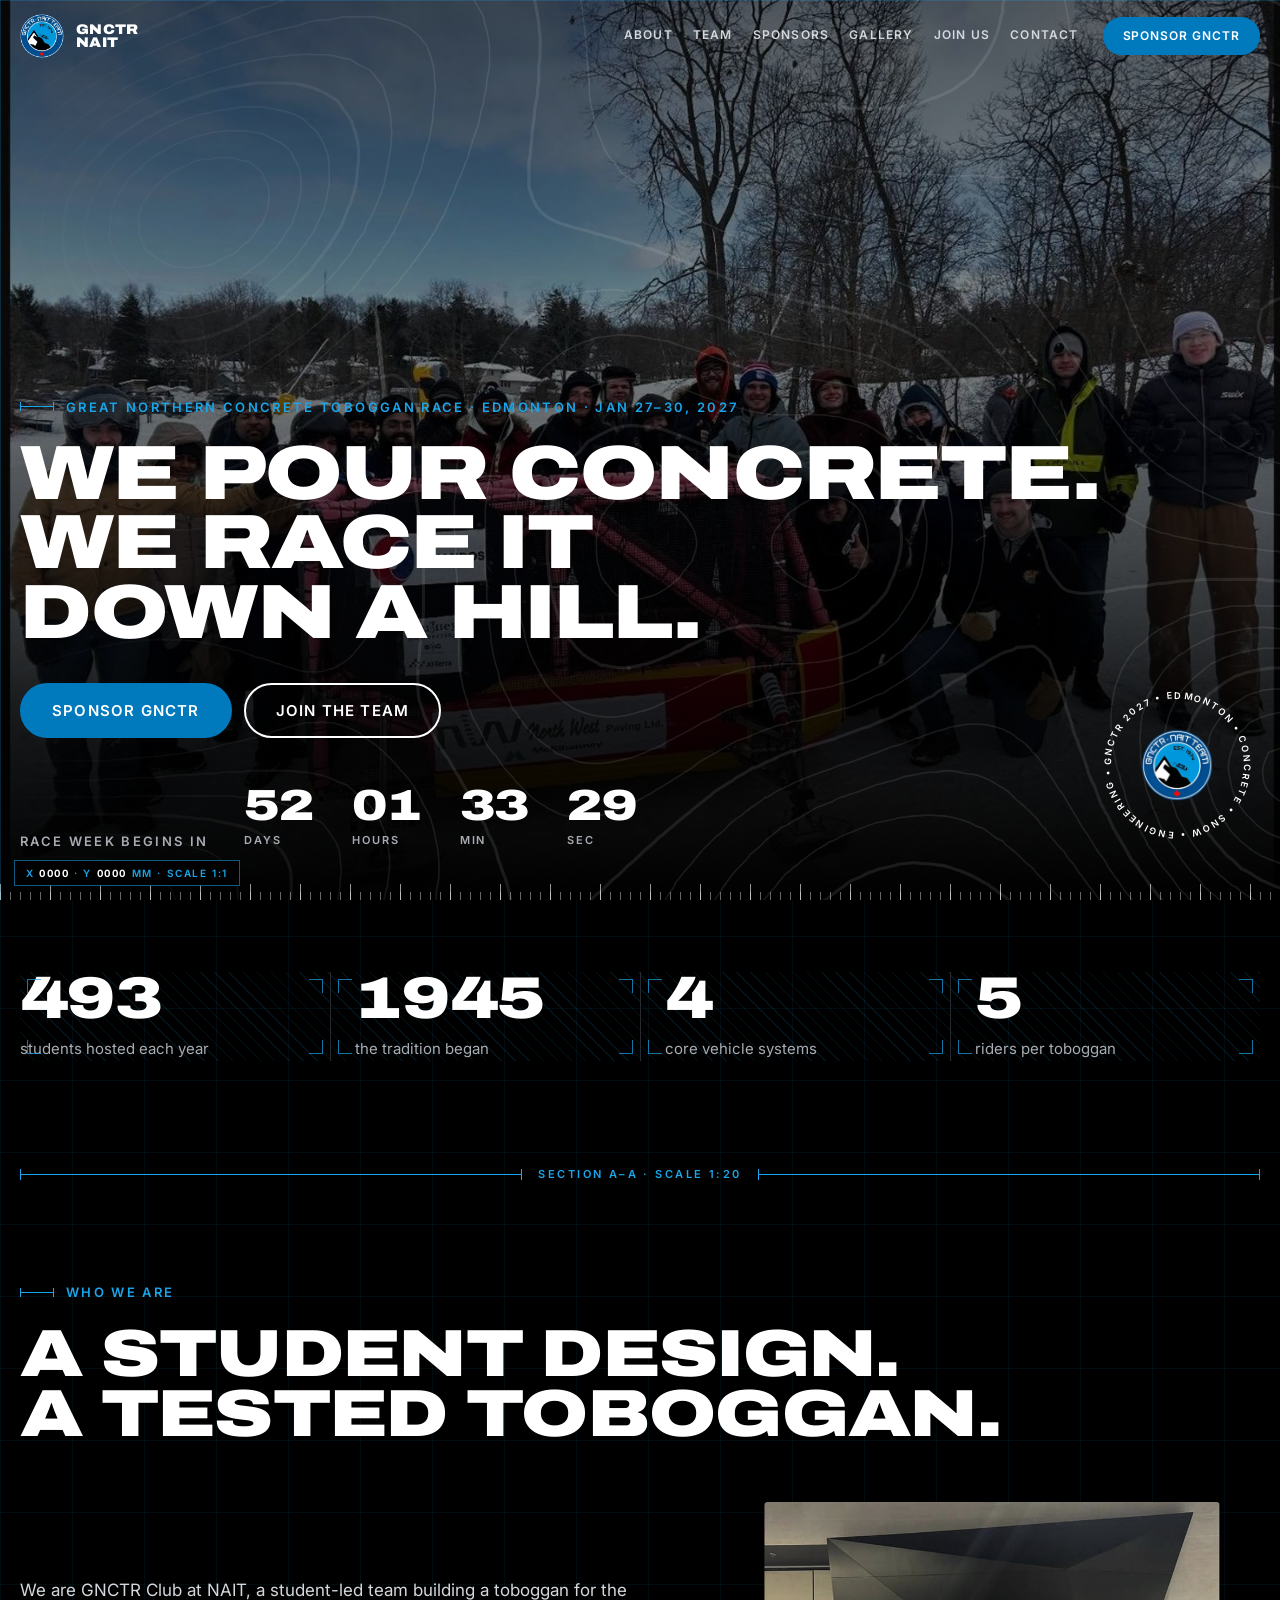
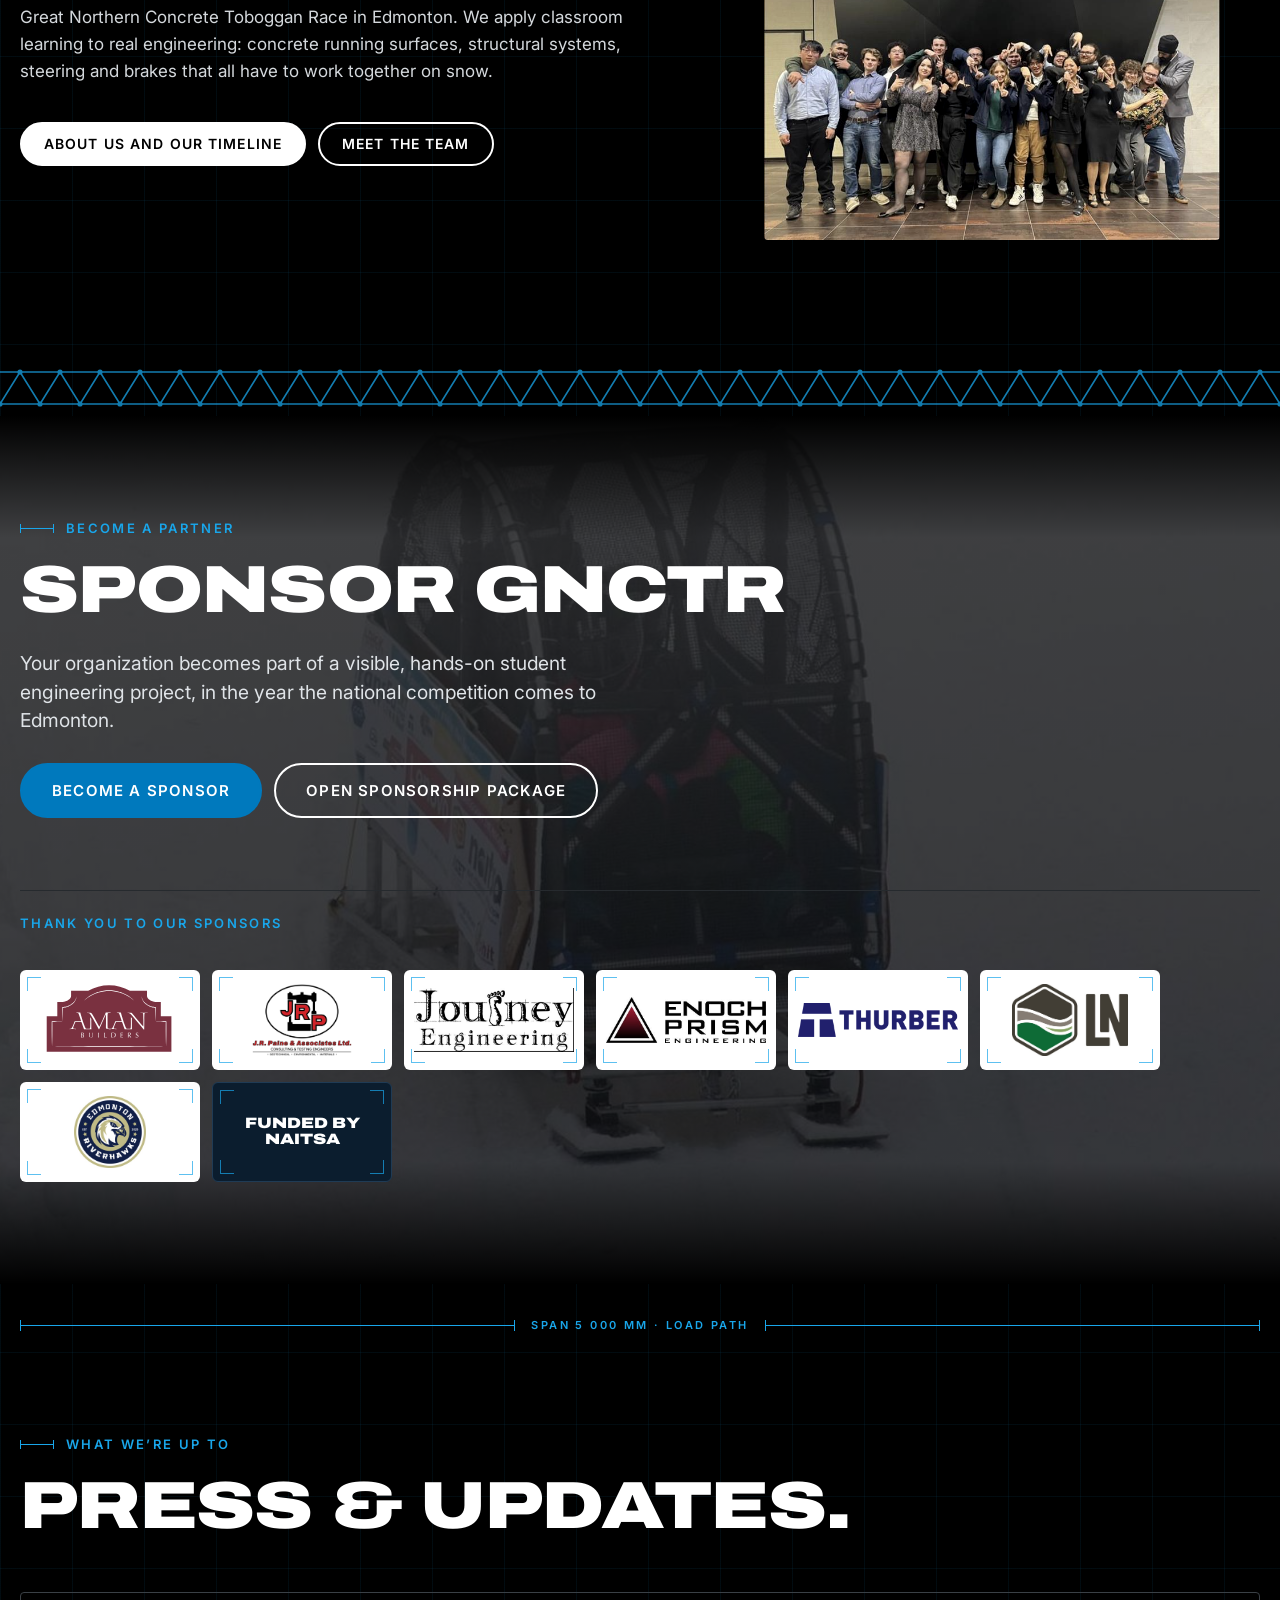
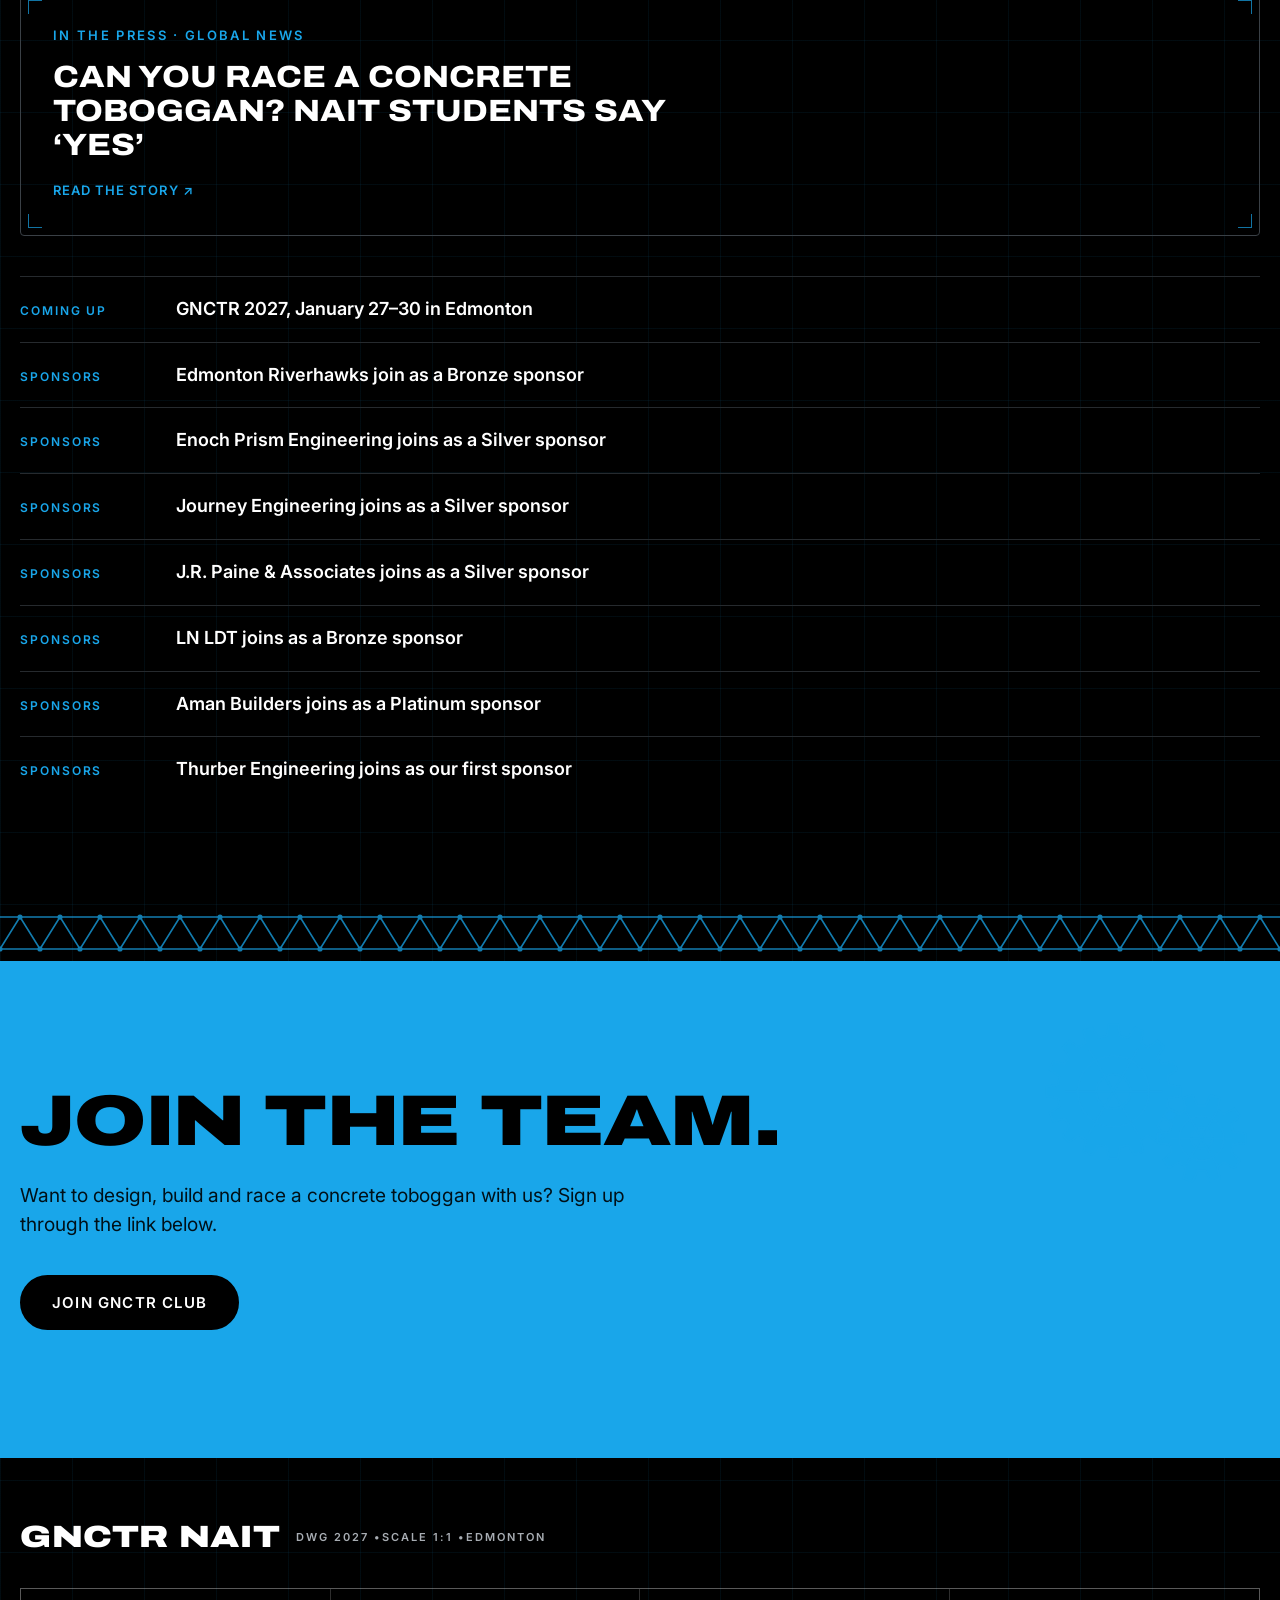
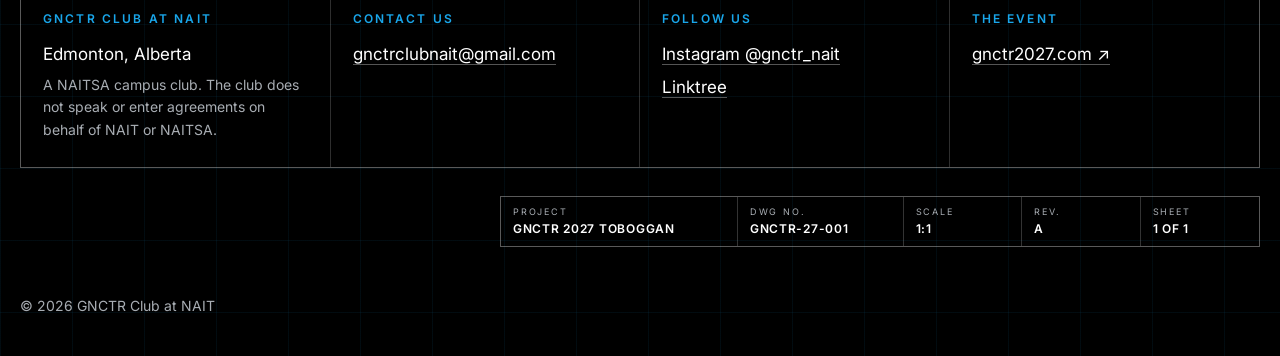
==== commit 4ddfd730: "Add files via upload" ====
--- a/index.html
+++ b/index.html
@@ -7,8 +7,8 @@
 <meta name="description" content="GNCTR Club at NAIT: a student team designing, building and racing a concrete toboggan at the Great Northern Concrete Toboggan Race, Edmonton, January 27-30, 2027.">
 <meta name="theme-color" content="#000000">
 <link rel="icon" href="favicon.ico" sizes="any">
-<link rel="icon" type="image/png" sizes="32x32" href="assets/img/favicon-32.png">
-<link rel="apple-touch-icon" href="assets/img/apple-touch-icon.png">
+<link rel="icon" type="image/png" sizes="32x32" href="assets/img/icon-img-01.png">
+<link rel="apple-touch-icon" href="assets/img/icon-img-02.png">
 <link rel="preconnect" href="https://fonts.googleapis.com">
 <link rel="preconnect" href="https://fonts.gstatic.com" crossorigin>
 <link rel="stylesheet" href="https://fonts.googleapis.com/css2?family=Archivo:wdth,wght@62..125,100..900&family=Inter:wght@400;500;600&display=swap">
@@ -19,32 +19,37 @@
 <header class="nav" id="nav">
   <div class="wrap nav-in">
     <a class="brand" href="index.html" aria-label="GNCTR NAIT home">
-      <img src="assets/img/logo.png" alt="" width="44" height="44">
+      <img src="assets/img/img-03.png" alt="" width="44" height="44">
       <span>GNCTR<br>NAIT</span>
     </a>
     <nav class="nav-links" id="nav-links" aria-label="Main">
       <a href="about.html">About</a>
-      <a href="teams.html">Teams</a>
+      <a href="team.html">Team</a>
       <a href="sponsors.html">Sponsors</a>
-      <a href="letter.html">Letter of support</a>
       <a href="gallery.html">Gallery</a>
+      <a href="https://www.ookslife.ca/organization/great-northern-concrete-toboggan-race-club" target="_blank" rel="noopener">Join us</a>
       <a href="#contact">Contact</a>
+      <a class="btn btn-blue menu-cta" href="sponsors.html">Sponsor GNCTR</a>
     </nav>
-    <a class="btn btn-solid nav-cta" href="sponsors.html">Sponsor GNCTR</a>
+    <a class="btn btn-blue nav-cta" href="sponsors.html">Sponsor GNCTR</a>
     <button class="burger" id="burger" type="button" aria-label="Open menu" aria-expanded="false" aria-controls="nav-links"><span></span><span></span></button>
   </div>
 </header>
 
 <main id="top">
+<div class="page" data-page="home">
   <section class="hero" aria-labelledby="hero-h">
     <div class="hero-bg" role="img" aria-label="The GNCTR NAIT team gathered around their toboggan in the snow"></div>
+    <div class="topo" aria-hidden="true"></div>
+    <div class="ruler" aria-hidden="true"></div>
     <div class="wrap hero-in">
       <p class="eyebrow">Great Northern Concrete Toboggan Race &middot; Edmonton &middot; Jan 27&ndash;30, 2027</p>
       <h1 id="hero-h">We pour concrete.<br>We race it<br>down a hill.</h1>
       <div class="hero-actions">
-        <a class="btn btn-solid btn-lg" href="sponsors.html">Sponsor GNCTR</a>
+        <a class="btn btn-blue btn-lg" href="sponsors.html">Sponsor GNCTR</a>
         <a class="btn btn-line btn-lg" href="https://www.ookslife.ca/organization/great-northern-concrete-toboggan-race-club" target="_blank" rel="noopener">Join the team</a>
       </div>
+      <svg class="stamp" viewBox="0 0 200 200" aria-hidden="true"><defs><path id="ringpath" d="M100,100 m-80,0 a80,80 0 1,1 160,0 a80,80 0 1,1 -160,0"/></defs><g class="ring"><text><textPath href="#ringpath" textLength="496" lengthAdjust="spacing">GNCTR 2027 &#8226; Edmonton &#8226; Concrete &#8226; Snow &#8226; Engineering &#8226;</textPath></text></g><image href="assets/img/img-03.png" x="58" y="58" width="84" height="84"/></svg>
       <div class="count" aria-label="Time until race week">
         <p class="count-l">Race week begins in</p>
         <div class="count-g" id="countdown">
@@ -57,10 +62,6 @@
     </div>
   </section>
 
-  <div class="strip" aria-hidden="true"><div class="strip-track"><span>Concrete &bull; Snow &bull; Engineering &bull; Design &bull; Build &bull; Race &bull; Concrete &bull; Snow &bull; Engineering &bull; Design &bull; Build &bull; Race &bull;&nbsp;</span><span>Concrete &bull; Snow &bull; Engineering &bull; Design &bull; Build &bull; Race &bull; Concrete &bull; Snow &bull; Engineering &bull; Design &bull; Build &bull; Race &bull;&nbsp;</span></div></div>
-
-  <div class="strip" aria-hidden="true"><div class="strip-track"><span>Concrete &bull; Snow &bull; Engineering &bull; Design &bull; Build &bull; Race &bull; Concrete &bull; Snow &bull; Engineering &bull; Design &bull; Build &bull; Race &bull;&nbsp;</span><span>Concrete &bull; Snow &bull; Engineering &bull; Design &bull; Build &bull; Race &bull; Concrete &bull; Snow &bull; Engineering &bull; Design &bull; Build &bull; Race &bull;&nbsp;</span></div></div>
-
   <section class="stats wrap" aria-label="GNCTR in numbers">
     <div class="stat reveal"><b data-count="500" data-suffix="+">500+</b><span>students hosted each year</span></div>
     <div class="stat reveal"><b data-count="1974">1974</b><span>the tradition began</span></div>
@@ -68,6 +69,7 @@
     <div class="stat reveal"><b data-count="5">5</b><span>riders per toboggan</span></div>
   </section>
 
+  <div class="dim" aria-hidden="true"><i></i><span>Section A&ndash;A &middot; Scale 1:20</span><i></i></div>
   <section class="sec">
     <div class="wrap">
       <p class="eyebrow">Who we are</p>
@@ -75,33 +77,36 @@
       <div class="split">
         <div class="prose reveal">
           <p>We are GNCTR Club at NAIT, a student-led team building a toboggan for the Great Northern Concrete Toboggan Race in Edmonton. We apply classroom learning to real engineering: concrete running surfaces, structural systems, steering and brakes that all have to work together on snow.</p>
-          <div class="hero-actions"><a class="btn btn-solid" href="about.html">About us and our timeline</a><a class="btn btn-line" href="teams.html">Meet the teams</a></div>
+          <div class="hero-actions"><a class="btn btn-solid" href="about.html">About us and our timeline</a><a class="btn btn-line" href="team.html">Meet the team</a></div>
         </div>
-        <figure class="about-photo reveal"><img src="assets/img/gallery/a-large-group-of-team-members.jpg" alt="The GNCTR NAIT team posing together indoors" width="800" height="593" loading="lazy"></figure>
+        <figure class="about-photo reveal"><img src="assets/img/img-04.jpg" alt="The GNCTR NAIT team posing together indoors" width="800" height="593" loading="lazy"></figure>
       </div>
     </div>
   </section>
 
+  <div class="truss" aria-hidden="true"></div>
   <section class="sec bg-sec cta-block">
-    <div class="sec-bg" style="--img:url('../assets/img/bg/fog-toboggan.jpg')"></div>
+    <div class="sec-bg" style="--img:url('../assets/img/bg-02.jpg')"></div>
     <div class="wrap">
       <p class="eyebrow">Become a partner</p>
       <h2 class="mega">Sponsor GNCTR</h2>
       <p class="lede">Your organization becomes part of a visible, hands-on student engineering project, in the year the national competition comes to Edmonton.</p>
-      <div class="hero-actions"><a class="btn btn-solid btn-lg" href="sponsors.html">Become a sponsor</a><a class="btn btn-line btn-lg" href="assets/docs/GNCTR_at_NAIT_2027_Sponsorship_Package.pdf" target="_blank" rel="noopener">Sponsorship package (PDF)</a></div>
+      <div class="hero-actions"><a class="btn btn-blue btn-lg" href="sponsors.html">Become a sponsor</a><a class="btn btn-line btn-lg" href="assets/docs/GNCTR_at_NAIT_2027_Sponsorship_Package.pdf" target="_blank" rel="noopener">Open sponsorship package</a></div>
       <h3 class="label">Thank you to our sponsors</h3>
       <div class="logos compact">
-        <div class="logo" role="img" aria-label="Aman Builders"><img src="assets/img/sponsors/aman-builders.svg" alt="" width="260" height="137"></div>
-        <div class="logo" role="img" aria-label="J.R. Paine &amp; Associates Ltd."><img src="assets/img/sponsors/jr-paine-associates.png" alt="" width="200" height="144"></div>
-        <div class="logo" role="img" aria-label="Journey Engineering"><img src="assets/img/sponsors/journey-engineering.jpg" alt="" width="520" height="206"></div>
-        <div class="logo" role="img" aria-label="Enoch Prism Engineering"><img src="assets/img/sponsors/enoch-prism-engineering.jpg" alt="" width="499" height="146"></div>
-        <div class="logo" role="img" aria-label="Thurber Engineering"><img src="assets/img/sponsors/thurber-engineering.png" alt="" width="200" height="77"></div>
-        <div class="logo" role="img" aria-label="LN LDT"><img src="assets/img/sponsors/ln-ldt.jpg" alt="" width="600" height="375"></div>
+        <div class="logo" role="img" aria-label="Aman Builders"><img src="assets/img/sponsor-aman-builders.svg" alt="" width="260" height="137"></div>
+        <div class="logo" role="img" aria-label="J.R. Paine &amp; Associates Ltd."><img src="assets/img/sponsor-j-r-paine-amp-associates-ltd.png" alt="" width="200" height="144"></div>
+        <div class="logo" role="img" aria-label="Journey Engineering"><img src="assets/img/sponsor-journey-engineering.jpg" alt="" width="520" height="206"></div>
+        <div class="logo" role="img" aria-label="Enoch Prism Engineering"><img src="assets/img/sponsor-enoch-prism-engineering.jpg" alt="" width="499" height="146"></div>
+        <div class="logo" role="img" aria-label="Thurber Engineering"><img src="assets/img/sponsor-thurber-engineering.png" alt="" width="200" height="77"></div>
+        <div class="logo" role="img" aria-label="LN LDT"><img src="assets/img/sponsor-ln-ldt.jpg" alt="" width="600" height="375"></div>
+          <div class="logo" role="img" aria-label="Edmonton Riverhawks"><img src="assets/img/sponsor-edmonton-riverhawks.jpg" alt="" width="400" height="400"></div>
         <div class="logo text" role="img" aria-label="Funded by NAITSA"><span>Funded by NAITSA</span></div>
       </div>
     </div>
   </section>
 
+  <div class="dim" aria-hidden="true"><i></i><span>Span 5 000 mm &middot; Load path</span><i></i></div>
   <section class="sec" >
     <div class="wrap">
       <p class="eyebrow">What we&rsquo;re up to</p>
@@ -113,6 +118,7 @@
       </a>
       <ul class="updates">
         <li><span>Coming up</span><b>GNCTR 2027, January 27&ndash;30 in Edmonton</b></li>
+        <li><span>Sponsors</span><b>Edmonton Riverhawks join as a Bronze sponsor</b></li>
         <li><span>Sponsors</span><b>Enoch Prism Engineering joins as a Silver sponsor</b></li>
         <li><span>Sponsors</span><b>Journey Engineering joins as a Silver sponsor</b></li>
         <li><span>Sponsors</span><b>J.R. Paine &amp; Associates joins as a Silver sponsor</b></li>
@@ -123,13 +129,15 @@
     </div>
   </section>
 
-  <section class="join" aria-labelledby="join-h">
+  <div class="truss" aria-hidden="true"></div>
+  <section class="join" data-fx="gears" aria-labelledby="join-h"><svg class="gears" viewBox="0 0 190 180" aria-hidden="true"><g class="gear g1" style="--k:0.16"><path d="M123.2 74.9 L132.4 76.5 L132.4 83.5 L123.2 85.1 L121.9 91.8 L129.7 96.8 L127.1 103.3 L118.0 101.3 L114.2 106.9 L119.5 114.6 L114.6 119.5 L106.9 114.2 L101.3 118.0 L103.3 127.1 L96.8 129.7 L91.8 121.9 L85.1 123.2 L83.5 132.4 L76.5 132.4 L74.9 123.2 L68.2 121.9 L63.2 129.7 L56.7 127.1 L58.7 118.0 L53.1 114.2 L45.4 119.5 L40.5 114.6 L45.8 106.9 L42.0 101.3 L32.9 103.3 L30.3 96.8 L38.1 91.8 L36.8 85.1 L27.6 83.5 L27.6 76.5 L36.8 74.9 L38.1 68.2 L30.3 63.2 L32.9 56.7 L42.0 58.7 L45.8 53.1 L40.5 45.4 L45.4 40.5 L53.1 45.8 L58.7 42.0 L56.7 32.9 L63.2 30.3 L68.2 38.1 L74.9 36.8 L76.5 27.6 L83.5 27.6 L85.1 36.8 L91.8 38.1 L96.8 30.3 L103.3 32.9 L101.3 42.0 L106.9 45.8 L114.6 40.5 L119.5 45.4 L114.2 53.1 L118.0 58.7 L127.1 56.7 L129.7 63.2 L121.9 68.2Z M66.6 80.0a13.4 13.4 0 1 0 26.9 0a13.4 13.4 0 1 0 -26.9 0Z" fill-rule="evenodd"/><path d="M80.0 80.0L118.4 80.0" /><path d="M80.0 80.0L99.2 113.3" /><path d="M80.0 80.0L60.8 113.3" /><path d="M80.0 80.0L41.6 80.0" /><path d="M80.0 80.0L60.8 46.7" /><path d="M80.0 80.0L99.2 46.7" /><circle cx="80" cy="80" r="27.8" fill="none"/></g><g class="gear g2" style="--k:-0.256"><path d="M173.9 111.8 L183.2 112.9 L183.2 120.3 L173.9 121.4 L171.9 127.5 L178.8 133.8 L174.5 139.8 L166.3 135.2 L161.2 139.0 L163.0 148.1 L156.0 150.4 L152.1 141.9 L145.7 141.9 L141.8 150.4 L134.8 148.1 L136.6 139.0 L131.4 135.2 L123.3 139.8 L119.0 133.8 L125.8 127.5 L123.8 121.4 L114.6 120.3 L114.6 112.9 L123.8 111.8 L125.8 105.8 L119.0 99.4 L123.3 93.5 L131.4 98.0 L136.6 94.3 L134.8 85.1 L141.8 82.9 L145.7 91.3 L152.1 91.3 L156.0 82.9 L163.0 85.1 L161.2 94.3 L166.3 98.0 L174.5 93.5 L178.8 99.4 L171.9 105.8Z M140.5 116.6a8.4 8.4 0 1 0 16.8 0a8.4 8.4 0 1 0 -16.8 0Z" fill-rule="evenodd"/><path d="M148.9 116.6L172.9 116.6" /><path d="M148.9 116.6L160.9 137.4" /><path d="M148.9 116.6L136.9 137.4" /><path d="M148.9 116.6L124.9 116.6" /><path d="M148.9 116.6L136.9 95.8" /><path d="M148.9 116.6L160.9 95.8" /><circle cx="148.8699122429963" cy="116.61878189729948" r="17.4" fill="none"/></g></svg>
     <div class="wrap">
       <h2 class="mega" id="join-h">Join the team.</h2>
       <p class="lede">Want to design, build and race a concrete toboggan with us? Sign up through the link below.</p>
       <a class="btn btn-solid btn-lg" href="https://www.ookslife.ca/organization/great-northern-concrete-toboggan-race-club" target="_blank" rel="noopener">Join GNCTR Club</a>
     </div>
   </section>
+</div>
 </main>
 
 <footer class="foot" id="contact">
@@ -141,9 +149,13 @@
       <div><h3>Follow us</h3><p><a href="https://www.instagram.com/gnctr_nait/" target="_blank" rel="noopener">Instagram @gnctr_nait</a></p><p><a href="https://linktr.ee/gnctrclubnait" target="_blank" rel="noopener">Linktree</a></p></div>
       <div><h3>The event</h3><p><a href="https://gnctr2027.com" target="_blank" rel="noopener">gnctr2027.com &#8599;</a></p></div>
     </div>
+    <div class="titleblock" aria-hidden="true"><div><span>Project</span><b>GNCTR 2027 toboggan</b></div><div><span>Dwg no.</span><b>GNCTR-27-001</b></div><div><span>Scale</span><b>1:1</b></div><div><span>Rev.</span><b>A</b></div><div><span>Sheet</span><b>1 of 1</b></div></div>
     <p class="copy">&copy; 2026 GNCTR Club at NAIT</p>
   </div>
 </footer>
+<div class="xh xh-h" aria-hidden="true"></div><div class="xh xh-v" aria-hidden="true"></div><div class="hud" aria-hidden="true">X <b id="hud-x">0000</b> &middot; Y <b id="hud-y">0000</b> mm &middot; Scale 1:1</div>
+<div class="run" aria-hidden="true"><i class="run-line"></i><svg class="run-sled" viewBox="0 0 28 20"><path d="M3 14h20c2 0 3 1 3 3"/><rect x="6" y="6" width="14" height="6" rx="2"/><path d="M5 17h18"/></svg></div>
+
 
 <script src="js/main.js" defer></script>
 </body>
--- a/css/styles.css
+++ b/css/styles.css
@@ -1,3 +1,4 @@
+
 /* GNCTR NAIT: black, photo-led, very large type.
    Change --display to swap the headline font everywhere. */
 :root {
@@ -6,7 +7,8 @@
   --mute: #a8adb3;
   --line: #262a2e;
   --card: #0c0e10;
-  --accent: #2cb1ff;
+  --accent: #19a6ea;
+  --logo-blue: #0079bd;
   --accent-ink: #000;
   --display: "Archivo", "Arial Black", Impact, "Helvetica Neue", Arial, sans-serif;
   --body: "Inter", system-ui, -apple-system, "Segoe UI", Roboto, sans-serif;
@@ -63,8 +65,8 @@
 .nav-in { display: flex; align-items: center; gap: 24px; height: var(--nav-h); }
 .brand { display: flex; align-items: center; gap: 12px; text-decoration: none; font-family: var(--display); font-weight: 900; font-stretch: 112%; font-size: 14px; line-height: .95; letter-spacing: .02em; flex: none; }
 .brand img { width: 44px; height: 44px; border-radius: 50%; }
-.nav-links { display: flex; gap: 22px; margin-left: auto; }
-.nav-links a { text-decoration: none; font-size: 13px; font-weight: 600; letter-spacing: .12em; text-transform: uppercase; color: #d4d8dc; padding: 8px 0; border-bottom: 2px solid transparent; }
+.nav-links { display: flex; gap: 20px; margin-left: auto; }
+.nav-links a { text-decoration: none; font-size: 12px; font-weight: 600; letter-spacing: .1em; text-transform: uppercase; color: #d4d8dc; padding: 8px 0; border-bottom: 2px solid transparent; }
 .nav-links a:hover, .nav-links a.on, .nav-links a[aria-current="page"] { color: #fff; border-bottom-color: var(--accent); }
 .nav-cta { padding: 11px 18px; font-size: 12px; }
 .burger { display: none; width: 44px; height: 44px; border: 0; background: transparent; cursor: pointer; position: relative; margin-right: -8px; }
@@ -73,18 +75,23 @@
 .nav.open .burger span:first-child { top: 21px; transform: rotate(45deg); }
 .nav.open .burger span:last-child { top: 21px; transform: rotate(-45deg); }
 
-@media (max-width: 1100px) {
+@media (max-width: 1180px) {
   .nav-cta { display: none; }
   .burger { display: block; margin-left: auto; }
-  .nav-links { position: fixed; inset: 0; margin: 0; background: #000; flex-direction: column; justify-content: center; gap: 4px;
-    padding: calc(var(--nav-h) + 20px) var(--gutter-r) 40px var(--gutter); opacity: 0; visibility: hidden; transition: opacity .25s, visibility .25s; z-index: -1; }
-  .nav.open .nav-links { opacity: 1; visibility: visible; }
-  .nav-links a { font-family: var(--display); font-weight: 900; font-stretch: 112%; font-size: clamp(26px, 7vw, 44px); letter-spacing: -.01em; padding: 6px 0; border: 0; }
-}
+  .nav-links { position: absolute; top: 100%; left: 0; right: 0; margin: 0; flex-direction: column; gap: 0; background: #0a0a0a;
+    border-bottom: 1px solid var(--line); padding: 4px var(--gutter-r) 16px var(--gutter);
+    opacity: 0; visibility: hidden; transform: translateY(-6px); transition: opacity .18s, transform .18s, visibility .18s; z-index: -1; }
+  .nav.open .nav-links { opacity: 1; visibility: visible; transform: none; }
+  .nav-links a { font-family: var(--body); font-weight: 600; font-size: 14px; letter-spacing: .1em; padding: 14px 0; border: 0; border-bottom: 1px solid var(--line); color: #e6e9ec; }
+  .nav-links a:hover, .nav-links a.on, .nav-links a[aria-current="page"] { border-bottom-color: var(--line); color: var(--accent); }
+  .nav-links .menu-cta { display: flex; margin-top: 14px; border: 0; justify-content: center; color: #fff; }
+  .nav.open { background: #000; }
+}
+.menu-cta { display: none; }
 
 /* ---- hero ---- */
 .hero { position: relative; min-height: 100svh; display: flex; align-items: flex-end; padding: calc(var(--nav-h) + 40px) 0 48px; isolation: isolate; }
-.hero-bg { position: absolute; inset: 0; z-index: -1; background: #000 url("../assets/img/bg/hero-team-toboggan.jpg") center 30% / cover no-repeat; }
+.hero-bg { position: absolute; inset: 0; z-index: -1; background: #000 url("../assets/img/bg-01.jpg") center 30% / cover no-repeat; }
 .hero-bg::after { content: ""; position: absolute; inset: 0; background: linear-gradient(180deg, rgba(0,0,0,.55) 0%, rgba(0,0,0,.35) 35%, rgba(0,0,0,.85) 78%, #000 100%); }
 .hero h1 { font-size: clamp(36px, 6vw, 92px); }
 .count { margin-top: 48px; display: flex; flex-wrap: wrap; align-items: flex-end; gap: 18px 36px; }
@@ -112,7 +119,7 @@
 
 /* ---- sections ---- */
 .sec { padding-block: clamp(64px, 8vw, 112px); position: relative; }
-main > .sec:first-child { padding-top: calc(var(--nav-h) + clamp(48px, 6vw, 80px)); }
+main > .page > .sec:first-child { padding-top: calc(var(--nav-h) + clamp(48px, 6vw, 80px)); }
 .bg-sec { isolation: isolate; overflow: hidden; }
 .sec-bg { position: absolute; inset: 0; z-index: -1; background: #000 var(--img) center / cover no-repeat; }
 .sec-bg::after { content: ""; position: absolute; inset: 0; background: linear-gradient(180deg, #000 0%, rgba(0,0,0,.72) 14%, rgba(0,0,0,.72) 86%, #000 100%); }
@@ -296,3 +303,211 @@
 @media (max-width: 860px) { .split { grid-template-columns: minmax(0, 1fr); } }
 
 .vh { position: absolute; width: 1px; height: 1px; overflow: hidden; clip: rect(0 0 0 0); white-space: nowrap; }
+
+/* ---- logo-blue sponsor buttons ---- */
+.btn-blue { background: var(--logo-blue); border-color: var(--logo-blue); color: #fff; }
+.btn-blue:hover { background: #0098d8; border-color: #0098d8; color: #fff; }
+
+/* ---- creative spin: engineering drawing + toboggan run ---- */
+body { background-image: linear-gradient(rgba(25,166,234,.07) 1px, transparent 1px), linear-gradient(90deg, rgba(25,166,234,.07) 1px, transparent 1px); background-size: 72px 72px; }
+.eyebrow { display: flex; align-items: center; gap: 12px; }
+.eyebrow::before { content: ""; width: 34px; height: 9px; flex: none; border-left: 1px solid currentColor; border-right: 1px solid currentColor; background: linear-gradient(currentColor, currentColor) center / 100% 1px no-repeat; }
+.hero-in { position: relative; }
+.stamp { position: absolute; right: var(--gutter-r); bottom: 4px; width: clamp(120px, 13vw, 180px); height: auto; }
+.stamp text { fill: #fff; font-family: var(--body); font-weight: 600; font-size: 11px; text-transform: uppercase; }
+.stamp .ring { transform-origin: 100px 100px; animation: spin 48s linear infinite; }
+@keyframes spin { to { transform: rotate(360deg); } }
+@media (max-width: 700px) { .stamp { display: none; } }
+
+.run { position: fixed; right: 12px; top: calc(var(--nav-h) + 40px); bottom: 40px; width: 28px; z-index: 40; pointer-events: none; }
+.run-line { position: absolute; left: 13px; top: 0; bottom: 0; width: 2px; background: repeating-linear-gradient(180deg, rgba(255,255,255,.35) 0 6px, transparent 6px 12px); }
+.run-sled { position: absolute; left: 0; width: 28px; height: 20px; top: calc(var(--p, 0) * (100% - 20px)); }
+.run-sled path { stroke: var(--accent); fill: none; stroke-width: 2; stroke-linecap: round; stroke-linejoin: round; }
+.run-sled rect { fill: var(--accent); }
+@media (max-width: 1280px) { .run { display: none; }
+}
+
+.foot-cols { gap: 0; border: 1px solid rgba(255,255,255,.35); }
+.foot-cols > div { padding: 20px 22px; border-right: 1px solid rgba(255,255,255,.18); }
+.foot-cols > div:last-child { border-right: 0; }
+@media (max-width: 760px) { .foot-cols > div { border-right: 0; border-bottom: 1px solid rgba(255,255,255,.18); } .foot-cols > div:last-child { border-bottom: 0; } }
+.foot-big { display: flex; gap: 16px; align-items: center; }
+.foot-big::after { content: "DWG 2027 \2022 SCALE 1:1 \2022 EDMONTON"; font-family: var(--body); font-weight: 600; font-size: 11px; letter-spacing: .18em; color: var(--mute); }
+@media (max-width: 560px) { .foot-big::after { display: none; } }
+@media (prefers-reduced-motion: reduce) { .stamp .ring { animation: none; } }
+
+
+/* ---- civil + mechanical flair ---- */
+.hero{position:relative}
+.topo{position:absolute;inset:0;z-index:1;pointer-events:none;background:url("data:image/svg+xml;utf8,<svg xmlns='http://www.w3.org/2000/svg' width='1000' height='640' viewBox='0 0 1000 640'><g fill='none' stroke='white' stroke-linejoin='round' stroke-linecap='round'><path stroke-width='1.1' d='M0 620L2 620Q3 619 7 618Q11 617 16 616Q21 615 26 614Q32 613 37 613Q42 612 47 611Q53 611 58 610Q63 610 68 610Q74 609 79 609Q84 609 89 609Q95 609 100 610Q105 610 111 610Q116 611 121 612Q126 613 132 614Q137 615 142 616Q147 618 149 618Q151 619 154 621Q158 624 162 627Q165 630 167 632Q168 635 169 638L170 640M608 0L609 1Q611 3 615 7Q620 10 621 11Q621 11 626 14Q632 17 637 18Q642 20 647 20Q653 21 658 20Q663 20 668 19Q674 17 679 15Q684 12 685 11Q687 10 691 7Q695 4 696 2L698 0M0 598L1 598Q3 598 7 598Q11 597 16 597Q21 596 26 596Q32 595 37 595Q42 594 47 594Q53 594 58 593Q63 593 68 593Q74 593 79 593Q84 593 89 593Q95 593 100 593Q105 593 111 593Q116 593 121 593Q126 593 132 594Q137 594 142 594Q147 595 153 596Q158 596 163 597Q168 598 169 598Q169 598 174 599Q179 601 184 603Q189 604 194 606Q198 609 199 609Q200 610 205 614Q209 619 210 620Q211 621 212 625Q214 630 214 635L214 640M519 0L520 5Q522 10 523 16Q524 21 525 24Q526 27 527 29Q528 31 530 37Q531 42 534 47Q536 52 537 53Q537 54 540 58Q542 63 545 66Q547 70 549 72Q550 73 554 77Q558 82 559 83Q561 84 564 87Q568 90 571 92Q574 94 577 96Q579 97 584 100Q589 103 592 104Q594 105 597 106Q600 108 605 109Q611 111 616 113Q621 114 623 115Q625 115 628 116Q632 117 637 118Q642 119 647 120Q653 120 658 121Q663 122 668 122Q674 123 679 123Q684 123 689 124Q695 124 700 124Q705 124 711 124Q716 125 721 125Q726 125 732 125Q737 125 742 125Q747 125 753 126Q758 126 759 126Q761 126 765 126Q768 126 774 127Q779 127 784 127Q789 128 795 129Q800 130 805 132Q811 134 812 135Q814 136 817 142Q821 147 821 147Q821 147 823 152Q825 157 827 163Q829 168 830 172Q832 177 832 177Q832 178 834 184Q836 189 837 194Q839 199 841 203Q842 208 842 209Q843 210 845 215Q847 220 849 226Q851 231 852 232Q853 234 854 238Q856 241 859 247Q861 252 862 253Q863 255 865 259Q867 262 871 267Q874 272 874 272Q874 273 878 278Q882 283 883 285Q884 286 888 290Q892 294 893 295Q895 297 899 301Q903 304 904 305Q905 306 911 310Q916 313 917 314Q918 315 922 317Q926 319 932 322Q937 324 938 325Q940 325 944 327Q947 328 953 329Q958 331 963 332Q968 333 974 334Q979 335 984 335Q988 336 989 336Q989 336 995 336L1000 336M802 0L803 5Q804 10 805 16Q805 21 806 26Q807 31 808 37Q809 42 810 47Q811 52 811 52Q811 52 812 58Q813 63 814 68Q815 73 816 79Q817 84 819 89Q820 94 821 96Q821 98 823 101Q824 105 828 110Q832 114 833 115Q834 115 838 117Q842 119 847 120Q853 121 858 122Q863 123 868 123Q874 124 879 124Q884 125 889 125Q895 126 895 126Q896 126 900 126Q905 127 911 127Q916 128 921 129Q926 129 932 130Q937 131 942 132Q947 132 953 133Q958 134 963 135Q968 136 969 136Q969 136 974 138Q979 139 984 140Q989 141 995 143L1000 145M0 300L1 302Q2 304 4 310Q6 315 8 320Q11 324 11 325Q11 325 14 330Q16 336 19 340Q21 344 22 345Q22 346 25 351Q29 357 30 359Q32 361 34 364Q36 367 39 372Q42 377 42 377Q43 378 46 383Q49 388 51 392Q53 395 54 397Q54 399 56 404Q57 409 56 414Q55 420 54 421Q53 423 50 426Q47 430 45 432Q42 434 38 437Q34 441 33 441Q32 442 26 445Q21 448 18 449Q15 451 13 452Q11 453 5 456L0 458M0 567L5 567Q11 567 16 567Q21 567 26 567Q32 567 37 568Q42 568 47 568Q53 567 58 567Q63 567 68 567Q74 567 79 567Q84 567 89 567Q95 567 100 567Q105 567 111 567Q116 567 121 567Q126 567 126 567Q126 567 132 566Q137 566 142 566Q147 566 153 566Q158 566 163 566Q168 566 174 566Q179 566 184 566Q189 566 195 566Q200 566 205 566Q211 566 212 566Q213 567 217 567Q221 567 226 568Q232 568 237 569Q242 570 247 572Q253 573 257 575Q262 577 262 577Q263 578 268 582Q274 585 275 586Q276 588 280 593Q283 598 284 599Q284 600 286 604Q287 609 287 614Q288 619 287 624Q287 630 286 635L285 640M588 640L589 639Q589 639 593 634Q597 630 598 628Q600 626 603 622Q607 619 609 617Q611 616 615 612Q620 609 620 608Q621 608 626 604Q632 601 634 599Q637 598 639 597Q642 595 647 593Q653 591 657 589Q661 588 662 587Q663 587 668 585Q674 584 679 583Q684 581 689 581Q695 580 700 580Q705 579 711 580Q716 580 721 581Q726 582 732 584Q737 586 738 587Q740 588 744 589Q747 591 752 595Q757 598 758 598Q758 599 763 603Q768 607 769 608Q770 609 774 613Q779 617 780 618Q780 619 785 624Q789 628 790 629Q790 630 795 635L800 640M21 0L21 0Q21 0 26 2Q32 3 37 3Q42 4 47 3Q53 3 58 3Q63 2 68 1Q74 0 74 0L74 0M488 0L489 5Q490 10 491 16Q492 21 493 26Q494 31 494 35Q495 38 495 40Q496 42 497 47Q498 52 500 58Q501 63 503 68Q505 73 505 74Q505 74 508 79Q510 84 513 88Q516 92 517 93Q518 94 522 99Q526 104 527 105Q527 105 532 109Q537 113 538 114Q539 115 543 118Q547 121 551 123Q555 126 557 127Q558 127 563 130Q568 133 572 135Q576 136 577 137Q579 138 584 140Q589 142 595 144Q600 146 602 146Q604 147 607 148Q611 149 616 150Q621 152 626 153Q632 154 637 155Q642 156 645 157Q648 157 650 158Q653 158 658 159Q663 160 668 161Q674 162 679 163Q684 164 689 165Q695 167 697 167Q700 168 702 169Q705 169 711 171Q716 173 721 175Q726 177 728 177Q731 178 734 180Q737 181 742 184Q747 187 749 188Q750 189 754 192Q758 194 761 197Q764 199 766 201Q768 203 772 206Q775 210 777 212Q779 214 782 217Q784 220 787 224Q789 227 791 229Q792 231 796 236Q800 241 800 242Q800 242 803 247Q807 252 809 255Q811 258 812 260Q813 262 817 268Q820 273 820 274Q821 275 824 279Q827 283 829 287Q832 290 833 292Q834 294 838 299Q842 304 842 304Q842 305 846 310Q851 315 852 316Q853 317 857 321Q861 325 862 326Q863 327 868 331Q874 335 874 336Q874 336 879 339Q884 342 888 344Q891 346 893 347Q895 348 900 350Q905 353 911 355Q916 357 916 357Q916 357 921 358Q926 360 932 361Q937 363 942 364Q947 365 953 366Q958 367 958 367Q958 367 963 368Q968 369 974 370Q979 371 984 372Q989 373 995 373L1000 374M843 0L845 5Q848 10 850 15Q853 20 853 21Q853 21 856 26Q860 31 861 34Q863 36 865 39Q868 42 871 45Q874 48 876 50Q878 52 881 55Q884 58 888 60Q892 63 893 64Q895 65 900 68Q905 71 908 72Q911 73 914 74Q916 75 921 77Q926 79 932 81Q937 83 939 83Q940 84 944 85Q947 86 953 87Q958 89 963 90Q968 91 974 93Q979 94 980 94Q982 94 986 95Q989 96 995 97L1000 98M0 235L1 238Q2 241 4 247Q5 252 7 257Q9 262 10 264Q11 266 12 269Q13 273 15 278Q18 283 19 287Q21 291 22 292Q22 294 25 299Q27 304 29 308Q32 312 32 313Q33 315 36 320Q39 325 41 327Q42 329 44 333Q46 336 50 340Q53 344 54 345Q54 346 59 351Q63 356 63 357Q64 357 69 362Q74 367 74 367Q74 367 79 372Q84 377 84 378Q85 378 90 382Q95 387 95 388Q96 388 101 393Q105 398 106 398Q106 399 110 404Q113 409 114 414Q114 420 110 425Q105 430 105 430Q105 430 100 433Q95 437 92 439Q89 441 87 442Q84 443 79 445Q74 448 70 449Q67 451 65 452Q63 453 58 455Q53 457 48 459Q43 462 42 462Q42 462 37 464Q32 466 26 468Q21 471 19 471Q18 472 14 474Q11 475 5 478L0 480M0 551L5 551Q11 552 16 552Q21 553 26 553Q32 554 37 554Q42 554 47 554Q53 555 58 555Q63 555 68 555Q74 555 79 555Q84 555 89 555Q95 555 100 555Q105 555 111 555Q116 555 121 554Q126 554 132 554Q137 554 142 553Q147 553 153 553Q158 553 163 552Q168 552 174 551Q179 551 184 551Q189 550 195 550Q200 550 205 549Q211 549 216 549Q221 548 226 548Q232 548 237 548Q242 548 247 548Q253 548 258 549Q263 549 268 550Q274 551 279 553Q284 555 285 556Q286 556 291 558Q295 561 298 564Q302 567 304 568Q305 570 308 573Q311 577 314 581Q316 585 316 586Q317 588 319 593Q321 598 321 603Q322 609 322 614Q322 619 321 624Q321 630 319 635L318 640M553 640L556 636Q558 633 559 631Q560 630 564 624Q568 619 568 619Q568 619 573 614Q578 609 578 608Q579 607 584 603Q589 598 589 598Q589 598 595 593Q600 589 601 588Q603 588 607 585Q611 583 616 580Q621 577 621 577Q621 577 626 574Q632 572 637 570Q642 567 643 567Q644 567 649 565Q653 564 658 562Q663 560 668 558Q674 557 675 556Q676 556 680 555Q684 554 689 552Q695 551 700 550Q705 549 711 549Q716 548 721 548Q726 549 732 550Q737 550 742 552Q747 554 749 555Q751 556 754 558Q758 560 762 563Q766 567 767 568Q768 569 773 573Q777 577 778 578Q779 579 783 583Q786 588 788 589Q789 591 792 595Q795 598 797 601Q800 604 802 606Q803 609 807 613Q811 618 811 619Q811 619 815 624Q819 630 820 631Q821 632 824 636L827 640M152 0L150 1Q147 2 142 4Q137 7 132 9Q128 10 127 11Q126 11 121 13Q116 16 111 18Q105 21 105 21Q104 21 100 23Q95 25 89 28Q84 31 83 31Q82 31 78 34Q74 36 69 39Q64 42 63 42Q63 42 58 46Q53 49 51 51Q48 52 45 55Q42 58 39 60Q37 63 34 66Q32 69 30 71Q28 73 25 79Q22 84 21 84Q21 85 19 90Q16 94 15 100Q13 105 12 109Q11 113 10 114Q10 115 9 121Q8 126 7 131Q7 136 6 142Q6 147 6 152Q6 157 6 163Q6 168 7 173Q7 178 8 184Q9 189 9 194Q10 199 10 200Q11 200 12 205Q13 210 14 215Q15 220 17 226Q19 231 20 234Q21 238 22 240Q22 241 24 247Q26 252 29 257Q31 262 31 263Q32 264 34 268Q36 273 39 278Q41 283 42 284Q42 285 45 289Q47 294 50 298Q53 302 53 303Q54 304 58 310Q62 315 62 316Q63 317 67 321Q70 325 72 327Q74 329 77 332Q81 336 82 337Q84 339 88 343Q93 346 94 347Q95 348 100 351Q105 355 107 356Q108 357 112 359Q116 361 121 364Q126 366 128 367Q129 367 133 369Q137 370 142 372Q147 373 153 374Q158 376 163 376Q168 377 174 377Q179 377 184 376Q189 376 195 375Q200 374 205 373Q211 372 216 371Q221 369 224 368Q228 367 230 367Q232 366 237 364Q242 363 247 361Q253 359 258 358Q263 357 264 357Q264 357 269 356Q274 356 278 356Q283 357 284 357Q284 357 289 360Q295 362 297 365Q299 367 302 372Q305 376 306 377Q306 378 308 383Q310 388 312 393Q313 399 314 404Q315 409 315 414Q315 420 314 425Q314 430 312 435Q311 441 309 446Q307 451 306 452Q305 454 302 458Q299 462 297 464Q295 467 291 470Q288 472 286 473Q284 475 279 476Q274 478 268 478Q263 478 258 477Q253 475 248 474Q244 472 243 472Q242 472 237 470Q232 468 226 467Q221 465 216 463Q211 462 210 462Q210 462 205 460Q200 459 195 458Q189 457 184 456Q179 456 174 455Q168 455 163 455Q158 455 153 455Q147 455 142 456Q137 456 132 457Q126 458 121 459Q116 460 113 461Q109 462 107 462Q105 463 100 464Q95 465 89 467Q84 468 79 470Q74 472 73 472Q73 472 68 474Q63 476 58 478Q53 480 49 481Q45 483 43 483Q42 484 37 486Q32 489 27 491Q23 493 22 494Q21 495 16 498Q11 502 9 503Q8 504 4 509Q0 514 2 519Q3 525 7 527Q11 529 16 531Q21 533 24 534Q26 535 29 536Q32 536 37 537Q42 538 47 539Q53 539 58 540Q63 540 68 541Q74 541 79 541Q84 541 89 541Q95 541 100 541Q105 541 111 541Q116 541 121 541Q126 540 132 540Q137 540 142 539Q147 539 153 538Q158 538 163 537Q168 536 173 536Q178 535 178 535Q179 535 184 534Q189 533 195 532Q200 531 205 529Q211 528 216 527Q221 526 223 525Q226 525 229 524Q232 523 237 521Q242 519 247 518Q253 516 258 515Q263 514 264 514Q265 514 270 514Q274 513 277 514Q280 514 282 514Q284 515 289 516Q295 518 300 521Q305 525 305 525Q305 525 311 529Q316 533 317 534Q318 535 322 539Q326 543 327 544Q328 546 333 551Q337 556 337 556Q337 556 340 561Q344 567 345 570Q347 574 348 576Q349 577 351 582Q353 588 354 593Q355 598 356 603Q357 609 357 614Q357 619 357 624Q356 630 355 635L355 640M458 0L459 5Q459 10 460 16Q461 21 461 26Q462 31 462 37Q462 42 463 47Q463 52 463 53Q463 54 464 58Q464 63 464 68Q465 73 466 79Q467 84 468 89Q470 94 472 99Q474 104 474 104Q474 105 477 110Q481 115 483 117Q484 119 487 123Q491 126 493 127Q495 129 500 133Q505 136 505 137Q505 137 511 140Q516 143 519 145Q522 147 524 148Q526 149 532 152Q537 154 540 156Q543 157 545 158Q547 159 553 162Q558 164 562 166Q567 168 568 168Q568 168 574 171Q579 173 584 174Q589 176 593 177Q596 178 598 179Q600 180 605 181Q611 183 616 184Q621 185 626 187Q632 188 634 188Q636 189 639 189Q642 190 647 191Q653 192 658 194Q663 195 668 196Q674 198 676 199Q679 199 682 200Q684 201 689 203Q695 205 700 207Q705 210 705 210Q705 210 711 213Q716 216 719 218Q723 220 725 221Q726 223 731 227Q736 231 737 231Q737 231 742 236Q747 241 747 241Q747 241 752 247Q757 252 757 253Q758 253 761 258Q765 262 767 265Q768 268 770 270Q772 273 775 278Q779 283 779 283Q779 284 782 289Q785 294 787 297Q789 301 791 303Q792 304 795 310Q798 315 799 316Q800 318 802 322Q805 325 808 329Q811 333 811 335Q812 336 817 341Q821 346 821 346Q821 347 826 352Q831 357 831 357Q832 357 837 361Q842 365 844 366Q845 367 849 369Q853 371 858 374Q863 376 866 377Q868 378 871 379Q874 379 879 381Q884 382 889 383Q895 384 900 385Q905 386 911 387Q916 387 918 388Q921 388 923 389Q926 389 932 390Q937 390 942 391Q947 392 953 392Q958 393 963 394Q968 395 974 396Q979 397 983 398Q987 399 988 399Q989 399 995 400L1000 401M887 0L891 5Q895 9 895 10Q896 10 901 15Q905 19 906 20Q907 21 911 24Q916 28 919 30Q922 31 924 33Q926 34 932 37Q937 40 940 41Q942 42 945 43Q947 44 953 46Q958 48 963 49Q968 51 971 52Q974 52 977 53Q979 54 984 55Q989 56 995 57L1000 58M518 640L521 635Q525 630 525 628Q526 627 529 623Q532 619 535 616Q537 614 539 611Q541 609 544 605Q547 602 549 600Q551 598 554 595Q558 592 560 590Q562 588 565 585Q568 582 572 580Q575 577 577 576Q579 574 584 571Q589 567 590 567Q591 567 595 564Q600 561 605 559Q611 556 611 556Q611 556 616 554Q621 552 626 550Q632 548 635 547Q638 546 640 545Q642 544 647 543Q653 541 658 539Q663 537 666 536Q669 535 671 534Q674 533 679 531Q684 530 689 528Q695 526 696 525Q698 525 702 523Q705 522 711 520Q716 519 721 517Q726 516 732 515Q737 515 742 515Q747 515 753 517Q758 518 763 521Q768 524 768 525Q769 525 774 529Q779 534 779 535Q780 535 784 540Q788 546 789 547Q789 548 792 552Q795 556 797 560Q800 564 801 565Q802 567 805 572Q808 577 809 579Q811 581 812 584Q814 588 818 593Q821 598 821 598Q821 598 824 603Q828 609 830 611Q832 614 833 617Q835 619 838 624Q842 629 842 629Q842 630 846 635L850 640M247 0L244 1Q242 2 237 4Q232 5 226 7Q221 9 220 10Q219 10 215 12Q211 13 205 16Q200 18 196 19Q192 21 190 21Q189 22 184 24Q179 26 174 28Q168 30 167 31Q166 31 162 33Q158 35 153 37Q147 40 145 41Q143 42 140 43Q137 45 132 48Q126 51 125 52Q123 52 119 55Q116 57 111 60Q106 63 105 63Q105 63 100 67Q95 71 93 72Q91 73 88 76Q84 79 82 82Q79 84 76 87Q74 90 72 92Q69 94 66 99Q63 103 62 104Q62 105 58 110Q55 115 54 118Q53 121 52 124Q50 126 49 131Q47 136 46 142Q44 147 44 152Q43 157 43 163Q42 168 42 173Q43 178 43 184Q44 189 45 194Q46 199 47 205Q49 210 50 215Q52 220 52 221Q53 221 55 226Q57 231 60 236Q62 241 63 242Q63 243 66 247Q69 252 71 255Q74 259 75 261Q77 262 80 267Q84 271 85 272Q86 273 90 277Q95 282 96 283Q97 283 101 287Q105 290 108 292Q111 294 113 295Q116 297 121 300Q126 302 129 303Q132 304 134 305Q137 306 142 307Q147 309 153 309Q158 310 163 310Q168 310 174 309Q179 309 184 307Q189 306 192 305Q195 304 197 303Q200 303 205 300Q211 298 214 296Q218 294 220 293Q221 292 226 289Q232 286 233 285Q235 283 239 281Q242 279 246 276Q250 273 251 272Q253 271 258 267Q263 262 263 262Q263 262 268 258Q274 254 275 253Q276 252 280 248Q284 245 286 243Q288 241 291 238Q295 235 297 233Q299 231 302 228Q305 225 308 223Q310 220 313 217Q316 214 318 212Q320 210 323 206Q326 203 328 201Q329 199 333 194Q337 190 337 189Q337 189 341 184Q345 178 346 177Q347 175 350 171Q352 168 355 163Q358 157 358 157Q358 157 361 152Q363 147 365 142Q368 136 368 136Q368 135 370 130Q372 126 374 121Q376 115 378 111Q379 107 379 106Q380 105 381 100Q383 94 385 89Q386 84 387 79Q389 73 389 71Q389 69 390 66Q391 63 391 58Q392 52 393 47Q393 42 393 37Q393 31 392 26Q391 21 390 18Q389 15 389 13Q388 10 385 5L382 0M1000 442L999 441Q997 441 993 439Q989 438 984 436Q979 435 974 434Q968 433 963 432Q958 431 953 431Q947 431 942 431Q937 430 932 431Q926 431 921 431Q916 432 911 433Q905 434 900 435Q895 437 889 438Q884 440 884 440Q883 441 879 443Q874 445 869 448Q864 451 864 451Q863 452 858 457Q853 461 852 461Q852 462 848 467Q845 472 843 475Q842 478 841 480Q840 483 838 488Q837 493 836 498Q835 504 835 509Q835 514 835 519Q836 525 836 530Q837 535 838 540Q839 546 841 551Q842 556 842 556Q842 556 844 561Q845 567 847 572Q849 577 851 580Q853 584 853 586Q854 588 857 593Q860 598 861 601Q863 604 865 606Q866 609 870 614Q873 619 874 619Q874 619 878 624Q882 630 883 631Q884 633 888 636L891 640M451 210L452 210Q453 209 458 208Q463 207 468 207Q474 206 479 206Q484 206 489 207Q495 208 500 209Q505 210 506 210Q506 210 511 211Q516 212 521 214Q526 215 532 217Q537 219 539 220Q541 220 544 222Q547 223 553 225Q558 227 563 229Q568 231 569 231Q569 231 574 232Q579 234 584 236Q589 237 595 239Q600 240 603 241Q607 241 609 242Q611 242 616 243Q621 244 626 245Q632 246 637 247Q642 248 647 249Q653 250 656 251Q658 252 661 253Q663 253 668 255Q674 257 678 260Q683 262 684 263Q684 263 689 267Q695 270 696 272Q698 273 701 276Q705 280 707 282Q708 283 712 288Q716 293 716 293Q717 294 720 299Q723 304 725 307Q726 310 728 312Q729 315 731 320Q733 325 735 330Q737 335 737 336Q737 336 739 341Q740 346 741 351Q742 357 743 362Q744 367 744 372Q745 378 745 383Q745 388 744 393Q744 399 743 404Q742 409 741 414Q739 420 738 422Q737 425 736 428Q735 430 732 435Q729 441 728 443Q726 445 724 448Q722 451 719 455Q716 459 715 460Q713 462 709 466Q705 470 704 471Q703 472 699 475Q695 479 692 481Q689 483 687 484Q684 486 679 489Q674 492 673 493Q672 493 667 495Q663 497 658 499Q653 501 649 503Q646 504 644 504Q642 505 637 506Q632 508 626 509Q621 510 616 512Q611 513 608 513Q605 514 603 515Q600 515 595 517Q589 519 584 521Q579 523 577 524Q575 525 571 526Q568 527 563 530Q558 533 556 534Q554 535 551 537Q547 539 542 542Q537 546 537 546Q537 546 532 549Q526 553 524 554Q521 556 518 558Q516 559 511 562Q505 566 504 566Q503 567 499 569Q495 571 489 574Q484 576 482 577Q481 577 477 578Q474 580 468 580Q463 581 458 581Q453 581 447 580Q442 579 441 578Q439 577 435 575Q432 573 427 570Q423 567 422 566Q421 565 417 561Q412 556 411 555Q411 554 407 550Q403 546 402 544Q400 541 398 538Q395 535 392 531Q389 526 389 525Q389 525 386 519Q383 514 381 510Q379 505 379 504Q378 504 377 498Q375 493 374 488Q373 483 372 477Q371 472 371 467Q371 462 371 456Q370 451 370 446Q370 441 370 435Q370 430 370 425Q370 420 370 414Q370 409 369 404Q369 399 369 393Q369 388 369 383Q368 378 368 377Q368 376 368 372Q368 367 368 362Q368 357 368 356Q368 356 369 351Q369 346 369 341Q370 336 370 330Q371 325 372 320Q373 315 374 310Q375 304 377 299Q378 294 379 293Q379 292 380 288Q382 283 384 278Q386 273 388 270Q389 267 391 264Q392 262 395 257Q398 252 399 250Q400 249 403 245Q405 241 408 238Q411 235 413 233Q415 231 418 228Q421 225 425 223Q428 220 430 219Q432 218 437 215Q442 213 447 211L451 210M1000 458L995 456Q989 454 985 453Q981 451 980 451Q979 451 974 449Q968 448 963 448Q958 447 953 447Q947 446 942 446Q937 447 932 447Q926 448 921 449Q916 450 914 451Q913 451 909 452Q905 454 900 456Q895 459 892 460Q890 462 887 464Q884 465 880 469Q877 472 875 474Q874 475 871 479Q868 483 866 487Q863 491 863 492Q862 493 860 498Q859 504 857 509Q856 514 856 519Q855 525 856 530Q856 535 856 540Q857 546 858 551Q859 556 860 561Q862 567 863 568Q863 570 864 573Q866 577 868 582Q870 588 872 591Q874 594 875 596Q876 598 880 603Q883 609 884 609Q884 610 888 615Q891 619 893 621Q895 623 898 626Q900 630 903 632Q905 634 909 637L912 640M244 21L248 20Q253 19 258 18Q263 16 268 15Q274 14 279 14Q284 13 289 12Q295 12 300 12Q305 12 311 12Q316 13 321 14Q326 15 332 18Q337 20 337 21Q338 21 343 26Q347 31 347 31Q348 31 350 37Q352 42 353 47Q354 52 354 58Q355 63 354 68Q354 73 353 79Q353 84 352 89Q351 94 350 100Q348 105 348 107Q347 108 346 112Q346 115 344 121Q342 126 340 131Q338 136 338 138Q337 139 335 143Q334 147 331 152Q329 157 328 159Q326 162 325 165Q323 168 320 173Q316 178 316 179Q316 179 312 184Q309 189 307 191Q305 193 303 196Q301 199 298 203Q295 206 293 208Q291 210 288 213Q284 217 283 219Q281 220 277 224Q274 227 272 229Q269 231 266 234Q263 236 260 239Q257 241 255 243Q253 245 248 248Q243 252 243 252Q242 252 237 256Q232 260 229 261Q227 262 224 264Q221 266 216 269Q211 271 209 272Q207 273 203 274Q200 276 195 278Q189 279 184 281Q179 282 174 282Q168 283 163 283Q158 283 153 282Q147 282 142 281Q137 279 132 278Q126 276 124 274Q121 273 118 271Q116 270 111 267Q105 263 105 263Q105 262 100 258Q95 254 94 253Q93 252 89 247Q84 242 84 242Q84 241 80 236Q76 231 75 229Q74 226 72 223Q70 220 68 215Q66 210 64 206Q63 202 63 201Q62 199 61 194Q60 189 59 184Q59 178 58 173Q58 168 59 163Q59 157 60 152Q61 147 62 143Q63 139 64 138Q64 136 66 131Q68 126 71 121Q74 116 74 116Q74 115 78 110Q82 105 83 103Q84 102 88 98Q91 94 93 93Q95 91 99 87Q102 84 104 83Q105 82 111 78Q116 74 116 74Q116 73 121 70Q126 67 130 65Q133 63 135 62Q137 61 142 58Q147 56 151 54Q154 52 156 52Q158 51 163 48Q168 46 174 44Q179 42 179 42Q179 42 184 40Q189 38 195 36Q200 34 204 33Q208 31 209 31Q211 31 216 29Q221 27 226 26Q232 24 237 23Q242 21 243 21L244 21M466 241L470 240Q474 240 479 239Q484 238 489 238Q495 239 500 239Q505 240 509 241Q513 241 514 242Q516 242 521 243Q526 245 532 247Q537 248 542 250Q546 252 547 252Q547 252 553 254Q558 256 563 258Q568 260 572 261Q576 262 578 263Q579 263 584 264Q589 266 595 267Q600 267 605 268Q611 269 616 269Q621 270 626 270Q632 271 637 272Q642 272 643 273Q643 273 648 274Q653 275 658 277Q663 278 668 281Q673 283 673 283Q674 284 679 287Q684 291 686 292Q688 294 691 297Q695 301 696 303Q698 304 701 310Q705 315 705 315Q705 315 708 320Q711 325 713 330Q715 336 715 337Q716 339 717 343Q718 346 719 351Q720 357 721 362Q722 367 722 372Q722 378 722 383Q722 388 721 393Q721 399 720 404Q719 409 717 413Q716 418 715 419Q715 420 713 425Q711 430 708 435Q705 440 705 440Q705 441 701 446Q697 451 696 452Q695 454 691 458Q687 462 686 463Q684 464 679 468Q674 472 674 472Q674 472 668 475Q663 478 658 480Q653 483 653 483Q653 483 647 485Q642 486 637 488Q632 489 626 490Q621 491 616 492Q611 493 609 493Q607 493 604 494Q600 494 595 495Q589 496 584 498Q579 499 574 501Q568 503 567 503Q566 504 562 505Q558 507 553 510Q547 513 546 513Q544 514 541 516Q537 518 532 521Q526 524 526 524Q525 525 520 527Q516 530 511 532Q505 534 504 535Q504 535 499 537Q495 539 489 540Q484 541 479 542Q474 543 468 543Q463 543 458 542Q453 541 447 538Q442 536 441 536Q440 535 436 532Q432 529 429 527Q426 525 424 522Q421 519 419 517Q417 514 414 510Q411 505 410 505Q409 504 407 498Q404 493 402 488Q400 483 400 483Q400 482 399 477Q397 472 396 467Q395 462 394 456Q394 451 393 446Q393 441 392 435Q392 430 391 425Q391 420 391 414Q390 409 390 404Q390 399 390 393Q390 388 390 383Q390 378 390 372Q390 367 390 362Q391 357 391 351Q392 346 393 341Q394 336 395 330Q396 325 398 320Q399 315 400 314Q400 313 402 308Q403 304 406 299Q408 294 409 291Q411 289 412 286Q414 283 417 278Q421 273 421 273Q421 273 426 268Q431 262 431 262Q432 261 437 257Q442 253 443 252Q443 252 448 249Q453 246 458 244Q463 242 465 242L466 241M1000 474L998 473Q996 472 993 471Q989 469 984 467Q979 465 974 464Q968 463 965 462Q961 462 959 461Q958 461 953 461Q947 461 943 461Q938 462 938 462Q937 462 932 463Q926 464 921 466Q916 467 911 470Q906 472 906 472Q905 473 900 477Q895 481 894 482Q893 483 888 488Q884 493 884 493Q884 493 881 498Q878 504 876 509Q875 514 874 516Q874 519 873 522Q873 525 872 530Q872 535 872 540Q872 546 873 549Q874 553 874 554Q874 556 876 561Q877 567 879 572Q881 577 882 581Q884 584 885 586Q886 588 889 593Q892 598 893 600Q895 602 897 605Q900 609 902 612Q905 615 907 617Q909 619 912 622Q916 625 918 627Q921 630 924 631Q926 633 932 637Q937 640 937 640L937 640M231 42L231 42Q232 42 237 41Q242 40 247 40Q253 39 258 39Q263 38 268 39Q274 39 279 39Q284 40 288 41Q292 42 293 42Q295 43 300 46Q305 48 308 50Q310 52 313 56Q316 60 317 61Q318 63 319 68Q321 73 322 79Q323 84 323 89Q324 94 323 100Q323 105 322 110Q321 115 320 121Q319 126 318 131Q316 136 316 137Q316 137 314 142Q312 147 310 152Q307 157 306 159Q305 161 304 165Q302 168 298 173Q295 178 295 179Q295 179 291 184Q287 189 286 191Q284 193 281 196Q279 199 276 202Q274 205 271 207Q269 210 266 212Q263 215 260 218Q257 220 255 222Q253 224 248 227Q244 231 243 231Q242 232 237 236Q232 239 230 240Q228 241 224 243Q221 245 216 248Q211 250 209 251Q207 252 204 253Q200 255 195 256Q189 258 184 259Q179 260 174 261Q168 261 163 261Q158 261 153 261Q147 260 142 259Q137 257 132 255Q126 253 125 252Q124 252 120 249Q116 247 112 244Q109 241 107 240Q105 239 101 235Q98 231 96 229Q95 227 92 224Q90 220 87 216Q84 211 84 211Q83 210 81 205Q79 199 77 194Q76 189 75 184Q74 178 74 173Q74 168 74 163Q75 157 76 152Q77 147 78 142Q80 136 82 132Q84 128 85 127Q85 126 89 121Q92 115 93 114Q95 112 98 108Q101 105 103 103Q105 100 108 97Q111 94 114 93Q116 91 120 87Q125 84 126 83Q126 83 132 80Q137 76 139 75Q142 73 145 72Q147 70 153 68Q158 65 160 64Q163 63 166 62Q168 60 174 58Q179 56 184 55Q189 53 190 53Q190 52 195 51Q200 49 205 48Q211 46 216 45Q221 44 226 43L231 42M471 273L472 272Q474 272 479 271Q484 270 489 269Q495 269 500 270Q505 270 511 271Q516 272 517 272Q519 273 523 274Q526 275 532 277Q537 279 542 281Q547 283 548 283Q549 283 553 285Q558 287 563 288Q568 290 574 291Q579 293 583 293Q586 294 588 294Q589 294 595 295Q600 295 605 295Q611 295 616 295Q621 295 626 295Q632 295 637 296Q642 296 647 298Q653 299 658 301Q663 303 664 304Q665 304 669 307Q674 310 676 312Q679 315 682 317Q684 320 686 323Q688 325 691 330Q694 336 695 336Q695 337 697 341Q699 346 700 351Q702 357 702 362Q703 367 704 372Q704 378 704 383Q704 388 703 393Q702 399 701 404Q700 409 698 414Q696 420 695 421Q695 422 693 426Q690 430 687 435Q684 439 684 440Q683 441 678 446Q674 450 673 451Q673 451 668 455Q663 458 660 460Q657 462 655 463Q653 464 647 466Q642 468 637 469Q632 470 626 471Q621 471 616 472Q611 472 608 472Q605 472 603 472Q600 472 595 473Q589 473 584 474Q579 474 574 476Q568 477 563 479Q558 480 555 482Q553 483 550 484Q547 485 542 488Q537 490 534 492Q531 493 529 494Q526 496 521 498Q516 500 512 502Q508 504 507 504Q505 505 500 506Q495 508 489 509Q484 510 479 510Q474 510 468 509Q463 508 458 506Q453 504 453 504Q453 504 447 500Q442 496 441 495Q439 493 435 489Q432 484 431 483Q431 483 428 477Q425 472 423 467Q421 463 421 462Q421 462 419 456Q418 451 417 446Q415 441 415 435Q414 430 413 425Q412 420 412 414Q411 409 411 404Q411 399 411 393Q411 388 411 383Q411 378 411 372Q412 367 412 362Q413 357 414 351Q415 346 416 341Q418 336 419 331Q421 326 421 325Q421 325 424 320Q426 315 429 310Q432 305 432 305Q432 304 436 299Q440 294 441 293Q442 292 447 287Q451 283 452 283Q453 282 458 279Q463 276 467 274L471 273M1000 509L997 506Q994 504 992 502Q989 500 984 498Q979 495 976 494Q974 493 971 492Q968 491 963 491Q958 490 953 490Q947 490 942 491Q937 493 936 493Q935 493 931 495Q926 498 922 501Q918 504 917 505Q916 506 913 510Q910 514 907 519Q905 523 905 524Q905 525 904 530Q902 535 902 540Q902 546 903 551Q903 556 904 560Q905 564 906 565Q906 567 908 572Q911 577 913 581Q916 585 917 586Q918 588 922 593Q926 597 927 598Q927 598 932 602Q937 606 939 607Q942 609 945 610Q947 611 953 613Q958 615 963 616Q968 617 974 616Q979 616 984 615Q989 613 994 611Q998 609 999 608L1000 607M180 84L185 82Q189 81 195 80Q200 78 205 78Q211 77 216 76Q221 76 226 76Q232 76 237 77Q242 78 247 79Q253 81 256 82Q259 84 261 85Q263 87 267 91Q271 94 272 97Q274 99 275 102Q276 105 278 110Q279 115 279 121Q279 126 279 131Q278 136 277 142Q276 147 275 149Q274 152 273 154Q271 157 269 163Q266 168 264 170Q263 172 261 175Q258 178 256 182Q253 185 251 187Q249 189 246 192Q242 196 240 198Q238 199 235 202Q232 204 227 207Q223 210 222 211Q221 211 216 214Q211 217 206 219Q202 220 201 221Q200 221 195 222Q189 224 184 225Q179 226 174 226Q168 226 163 226Q158 225 153 224Q147 223 144 222Q142 220 139 219Q137 218 132 215Q126 211 126 210Q125 210 120 205Q116 200 116 200Q115 199 113 194Q110 189 108 184Q106 178 106 174Q105 170 105 169Q105 168 105 165Q105 163 105 160Q106 157 107 152Q108 147 110 142Q112 136 114 134Q116 131 117 128Q119 126 123 121Q126 117 127 116Q128 115 132 111Q137 107 138 106Q140 105 144 102Q147 100 152 97Q156 94 157 94Q158 93 163 91Q168 88 174 86Q179 84 179 84L180 84M481 357L483 355Q484 354 489 352Q495 350 500 350Q505 350 511 352Q516 354 518 355Q521 357 523 359Q526 361 529 364Q532 367 535 371Q537 375 538 376Q539 378 540 383Q541 388 539 393Q537 399 537 399Q537 399 533 404Q529 409 528 411Q526 412 522 416Q517 420 516 420Q516 420 511 423Q505 425 500 426Q495 427 489 425Q484 424 482 422Q480 420 477 416Q474 412 473 411Q472 409 471 404Q469 399 469 393Q469 388 469 383Q470 378 471 372Q473 367 473 366Q474 366 477 361L481 357M618 357L620 356Q621 355 626 354Q632 353 637 353Q642 353 646 355Q649 357 651 358Q653 359 656 363Q659 367 660 372Q662 378 662 383Q663 388 661 393Q660 399 657 404Q654 409 653 410Q653 410 647 414Q642 418 637 419Q633 420 632 420Q632 420 631 420Q630 420 626 419Q621 418 616 416Q611 413 608 411Q605 409 602 406Q600 403 598 401Q596 399 594 393Q593 388 594 383Q595 378 598 375Q600 372 602 370Q604 367 607 364Q611 362 614 359L618 357M1000 536L1000 536Q999 535 996 530Q993 525 991 523Q989 521 985 518Q981 514 980 513Q979 513 974 510Q968 508 963 507Q958 506 953 507Q947 508 942 510Q937 512 935 513Q933 514 930 518Q926 521 925 523Q924 525 922 530Q920 535 919 540Q918 546 919 551Q920 556 921 561Q923 567 925 570Q926 573 928 575Q929 577 933 581Q937 585 938 586Q940 588 943 590Q947 593 953 595Q958 597 963 597Q968 598 974 597Q979 596 984 593Q989 590 991 589Q992 588 996 582Q1000 577 1000 577L1000 577M196 94L198 94Q200 94 205 93Q211 93 216 93Q221 93 225 94Q228 94 230 95Q232 95 237 98Q242 100 245 102Q249 105 251 107Q253 110 254 113Q256 115 258 121Q259 126 259 131Q259 136 258 142Q257 147 255 152Q253 157 253 158Q253 159 250 163Q247 168 245 171Q242 175 241 176Q239 178 235 182Q232 186 230 187Q228 189 224 191Q221 194 217 197Q212 199 211 200Q211 200 205 202Q200 205 195 206Q189 208 184 209Q179 209 174 209Q168 209 163 208Q158 207 153 205Q147 203 144 201Q141 199 139 198Q137 196 134 192Q130 189 128 185Q126 182 126 180Q125 178 124 173Q122 168 123 163Q123 157 124 152Q125 147 126 146Q126 144 128 140Q130 136 133 132Q137 127 137 126Q138 126 143 121Q147 117 148 116Q149 115 153 112Q158 109 162 107Q166 105 167 104Q168 103 174 101Q179 99 184 97Q189 96 193 95L196 94M182 115L186 114Q189 113 195 113Q200 112 205 112Q211 112 216 114Q221 115 222 115Q222 115 227 119Q232 123 232 125Q233 126 235 131Q237 136 236 142Q236 147 234 152Q232 157 232 158Q232 158 228 163Q225 168 223 170Q221 172 217 175Q214 178 212 180Q211 181 205 183Q200 186 196 188Q192 189 191 189Q189 190 184 190Q179 191 174 190Q168 190 167 189Q166 189 162 187Q158 185 154 182Q149 178 148 177Q147 175 146 172Q144 168 144 163Q143 157 144 152Q146 147 146 145Q147 143 150 140Q152 136 155 133Q158 130 160 128Q163 126 165 124Q168 122 174 119Q179 117 181 116L182 115M947 535L947 535Q947 535 953 533Q958 531 963 532Q968 533 970 534Q971 535 975 540Q979 545 979 545Q979 546 980 551Q980 556 980 558Q979 560 977 563Q975 567 972 569Q968 571 963 571Q958 571 954 569Q951 567 949 565Q947 563 945 560Q943 556 943 551Q942 546 945 540L947 535'/><path stroke-width='2.2' d='M555 0L556 4Q558 9 558 10Q559 10 561 16Q563 21 566 26Q568 30 569 31Q569 31 573 37Q577 42 578 43Q579 44 583 48Q588 52 589 53Q589 54 595 58Q600 61 601 62Q603 63 607 65Q611 67 616 69Q621 71 625 72Q629 73 631 74Q632 74 637 75Q642 76 647 77Q653 77 658 77Q663 78 668 77Q674 77 679 77Q684 76 689 75Q695 74 696 74Q698 73 702 72Q705 71 711 69Q716 67 720 65Q724 63 725 62Q726 61 732 57Q737 53 737 53Q737 52 741 47Q745 42 746 40Q747 39 749 35Q751 31 753 26Q755 21 756 16Q757 10 758 9Q758 7 758 3L759 0M0 367L0 367Q0 367 3 372Q5 378 7 383Q9 388 10 392Q11 396 11 397Q11 399 11 404Q11 409 11 410Q11 411 9 415Q7 420 3 424L0 428M0 582L5 582Q11 582 16 581Q21 581 26 581Q32 581 37 581Q42 580 47 580Q53 580 58 580Q63 580 68 580Q74 580 79 579Q84 579 89 579Q95 579 100 579Q105 579 111 579Q116 579 121 579Q126 579 132 579Q137 579 142 579Q147 579 153 580Q158 580 163 580Q168 580 174 581Q179 581 184 582Q189 582 195 583Q200 584 205 585Q211 586 214 587Q217 588 219 588Q221 589 226 591Q232 594 235 596Q238 598 240 600Q242 602 245 605Q248 609 250 614Q252 619 252 624Q252 630 252 635L251 640M631 640L631 640Q632 640 637 636Q642 632 644 631Q645 630 649 627Q653 625 658 623Q663 620 665 620Q667 619 670 618Q674 617 679 616Q684 614 689 614Q695 613 700 614Q705 614 711 615Q716 615 721 617Q726 619 727 619Q727 619 732 621Q737 623 742 626Q747 629 748 629Q748 630 753 633Q758 637 760 638L762 640M942 220L945 218Q947 215 953 213Q958 211 963 211Q968 211 974 213Q979 215 983 218Q987 220 988 222Q989 223 992 227Q994 231 996 236Q997 241 996 247Q995 252 992 255Q989 258 986 260Q982 262 980 263Q979 263 974 263Q968 263 967 263Q966 262 962 261Q958 259 953 255Q948 252 948 251Q947 251 944 246Q942 241 940 236Q939 231 941 226L942 220M198 0L194 2Q189 4 184 6Q179 8 177 9Q174 10 171 12Q168 13 163 15Q158 18 154 19Q151 21 149 22Q147 22 142 25Q137 27 133 29Q128 31 127 32Q126 32 121 35Q116 38 112 40Q108 42 107 43Q105 43 100 47Q95 50 93 51Q90 52 87 54Q84 57 80 60Q75 63 75 64Q74 64 69 69Q63 73 63 74Q63 74 58 79Q53 84 53 84Q53 85 49 90Q45 94 44 97Q42 100 41 102Q39 105 37 110Q34 115 33 119Q32 123 31 125Q31 126 29 131Q28 136 27 142Q26 147 26 152Q25 157 25 163Q25 168 25 173Q26 178 26 184Q27 189 28 194Q29 199 30 205Q31 210 31 211Q32 212 33 216Q34 220 36 226Q38 231 40 236Q42 241 42 241Q42 241 45 247Q47 252 50 257Q53 262 53 262Q53 262 56 268Q59 273 61 276Q63 278 65 281Q67 283 70 288Q74 292 74 293Q75 294 80 299Q84 304 84 304Q85 304 90 309Q95 314 96 314Q96 315 101 318Q105 321 108 323Q111 325 114 327Q116 328 121 330Q126 333 130 334Q134 336 135 336Q137 337 142 338Q147 339 153 340Q158 341 163 341Q168 341 174 341Q179 341 184 340Q189 339 195 338Q200 336 201 336Q201 336 206 334Q211 332 216 330Q221 328 223 327Q226 325 229 324Q232 322 237 319Q242 316 243 315Q244 315 248 312Q253 309 256 307Q259 304 261 303Q263 301 268 298Q273 294 274 294Q274 294 279 290Q284 286 286 285Q289 283 292 281Q295 279 300 276Q305 273 305 273Q305 272 311 270Q316 268 321 267Q326 266 330 269Q335 273 336 276Q337 279 337 281Q338 283 338 289Q338 294 338 299Q338 304 339 310Q339 315 339 320Q339 325 339 330Q340 336 340 341Q340 346 341 351Q341 357 342 362Q343 367 343 372Q344 378 344 383Q345 388 345 393Q346 399 346 404Q346 409 346 414Q346 420 346 425Q346 430 346 435Q346 441 345 446Q344 451 344 456Q343 462 343 467Q342 472 342 477Q342 483 342 488Q342 493 343 498Q345 504 346 507Q347 510 348 512Q349 514 351 519Q354 525 356 528Q358 531 359 533Q360 535 364 540Q367 546 368 547Q368 548 371 552Q373 556 376 561Q379 566 379 566Q379 567 382 572Q385 577 387 582Q389 586 390 587Q390 588 392 593Q395 598 397 603Q399 609 399 611Q400 613 401 616Q402 619 404 624Q406 630 407 635L408 640M425 0L426 5Q427 10 428 16Q428 21 429 26Q429 31 429 37Q429 42 428 47Q428 52 428 58Q427 63 427 68Q426 73 425 79Q425 84 424 89Q423 94 423 100Q422 105 422 110Q421 115 421 115Q421 115 421 121Q421 126 421 128Q421 129 421 133Q422 136 424 142Q426 147 429 150Q432 153 435 155Q439 157 441 158Q442 158 447 160Q453 162 458 163Q463 164 468 166Q474 167 475 168Q476 168 480 169Q484 170 489 172Q495 173 500 175Q505 177 508 177Q510 178 513 179Q516 180 521 182Q526 184 532 186Q537 188 538 189Q538 189 543 191Q547 192 553 194Q558 196 562 198Q565 199 567 200Q568 200 574 202Q579 204 584 206Q589 208 593 209Q597 210 598 210Q600 211 605 212Q611 214 616 215Q621 216 626 217Q632 218 637 219Q642 220 642 220Q642 220 647 222Q653 223 658 224Q663 226 668 228Q674 229 676 230Q677 231 681 232Q684 234 689 236Q695 239 696 240Q698 241 702 244Q705 246 709 249Q712 252 714 253Q716 255 720 259Q723 262 725 264Q726 265 729 269Q732 273 735 276Q737 279 738 281Q740 283 743 289Q747 294 747 295Q747 295 750 300Q752 304 755 310Q757 315 758 315Q758 316 760 321Q762 325 764 330Q766 336 767 339Q768 341 769 344Q770 346 772 351Q774 357 776 362Q778 367 778 370Q779 372 780 375Q781 378 783 383Q785 388 787 393Q788 399 789 400Q789 402 791 406Q793 409 797 414Q800 418 802 419Q803 420 807 421Q811 422 816 422Q821 422 826 421Q832 421 835 420Q838 420 840 419Q842 419 847 418Q853 417 858 417Q863 416 868 415Q874 415 879 414Q884 413 889 413Q895 413 900 412Q905 412 911 412Q916 412 921 412Q926 412 932 412Q937 412 942 412Q947 413 953 413Q958 414 963 415Q968 416 974 417Q979 418 983 419Q988 420 988 420Q989 420 995 422L1000 423M948 0L953 2Q958 5 963 7Q968 9 971 10Q974 10 976 11Q979 12 984 13Q989 14 995 15L1000 16M465 640L469 636Q474 633 475 631Q476 630 480 626Q484 623 486 621Q488 619 491 616Q495 613 497 611Q499 609 502 606Q505 603 508 601Q511 598 513 596Q516 594 519 591Q523 588 525 586Q526 585 531 581Q536 577 536 577Q537 576 542 572Q547 568 548 567Q549 567 553 563Q558 560 561 558Q564 556 566 555Q568 553 574 550Q579 547 580 546Q582 546 586 544Q589 542 595 540Q600 537 603 536Q606 535 608 534Q611 534 616 532Q621 530 626 529Q632 527 636 526Q640 525 641 524Q642 524 647 522Q653 520 658 518Q663 517 666 515Q669 514 671 513Q674 512 679 510Q684 507 688 505Q692 504 693 503Q695 502 700 499Q705 496 708 495Q710 493 713 491Q716 490 721 486Q726 483 727 483Q727 483 732 480Q737 476 741 474Q745 472 746 471Q747 470 753 467Q758 464 762 463Q766 462 767 461Q768 460 774 460Q779 459 781 460Q783 462 786 464Q789 467 791 469Q792 472 794 477Q796 483 798 487Q800 492 800 493Q800 493 802 498Q803 504 805 509Q807 514 808 519Q810 525 810 525Q811 525 812 530Q814 535 816 540Q818 546 819 550Q821 554 821 555Q822 556 824 561Q826 567 828 572Q831 577 831 578Q832 578 834 583Q836 588 839 593Q842 598 842 598Q842 598 845 603Q848 609 850 612Q853 615 854 617Q855 619 859 624Q863 630 863 630Q863 630 867 635L871 640M92 493L93 493Q95 492 100 491Q105 490 111 489Q116 488 121 487Q126 487 132 487Q137 487 142 487Q147 488 153 489Q158 490 163 491Q168 493 168 494Q168 494 170 499Q172 504 170 505Q168 507 163 510Q158 514 158 514Q157 514 152 515Q147 517 142 518Q137 519 132 519Q126 520 121 520Q116 521 111 521Q105 521 100 520Q95 520 89 519Q84 518 79 517Q74 515 73 515Q71 514 72 509Q72 504 73 503Q74 503 79 500Q84 497 88 495L92 493M1000 491L995 487Q989 484 988 483Q986 483 983 481Q979 480 974 478Q968 477 963 476Q958 475 953 475Q947 475 942 476Q937 477 932 478Q926 480 923 481Q921 483 918 484Q916 485 911 489Q906 493 905 493Q905 493 901 499Q897 504 896 506Q895 508 893 511Q892 514 890 519Q889 525 888 530Q887 535 887 540Q887 546 888 551Q889 556 890 561Q891 567 893 571Q895 575 895 576Q895 577 898 582Q901 588 903 591Q905 594 907 596Q908 598 912 602Q916 607 917 608Q918 609 922 612Q926 616 928 618Q931 619 934 621Q937 623 942 626Q947 628 949 629Q951 630 954 631Q958 632 963 633Q968 634 974 634Q979 634 984 633Q989 633 994 631Q999 630 999 629L1000 629M205 63L208 62Q211 62 216 61Q221 60 226 59Q232 59 237 59Q242 59 247 59Q253 59 258 60Q263 61 266 62Q269 63 271 64Q274 65 279 68Q284 71 285 72Q286 73 290 79Q294 84 294 85Q295 85 296 90Q298 94 299 100Q300 105 300 110Q300 115 299 121Q299 126 298 131Q297 136 296 139Q295 142 294 145Q293 147 291 152Q289 157 287 162Q284 166 284 167Q283 168 280 173Q277 178 275 180Q274 182 271 185Q268 189 266 192Q263 195 261 197Q259 199 256 202Q253 205 250 207Q247 210 245 212Q242 214 238 217Q233 220 232 221Q232 221 226 225Q221 228 218 229Q215 231 213 232Q211 233 205 235Q200 237 195 239Q189 240 187 241Q184 241 181 242Q179 242 174 243Q168 243 163 243Q158 243 154 242Q150 241 149 241Q147 241 142 239Q137 237 132 235Q126 232 125 232Q124 231 120 228Q116 225 113 222Q111 220 108 217Q105 214 104 212Q102 210 99 205Q96 199 95 198Q95 196 93 192Q92 189 91 184Q90 178 90 173Q89 168 90 163Q90 157 91 152Q92 147 93 143Q95 140 95 138Q96 136 99 131Q102 126 104 123Q105 121 107 118Q109 115 113 112Q116 109 118 107Q119 105 123 102Q126 99 129 97Q132 94 135 93Q137 91 142 88Q147 85 148 84Q149 84 153 82Q158 79 163 77Q168 74 170 74Q171 73 175 72Q179 70 184 69Q189 67 195 65Q200 64 202 63L205 63M483 304L483 304Q484 304 489 303Q495 302 500 303Q505 303 508 304Q512 304 514 305Q516 305 521 307Q526 309 532 311Q537 313 539 314Q541 315 544 316Q547 318 553 320Q558 322 563 323Q568 325 570 325Q571 325 575 326Q579 326 584 326Q589 326 592 326Q595 325 598 325Q600 325 605 324Q611 323 616 322Q621 321 626 321Q632 321 637 321Q642 321 647 323Q653 324 654 325Q655 325 659 328Q663 330 666 333Q669 336 671 338Q674 341 675 344Q677 346 680 351Q682 357 683 361Q684 365 685 366Q685 367 685 372Q686 378 686 383Q686 388 685 393Q684 398 684 398Q684 399 682 404Q681 409 678 414Q676 420 675 421Q674 423 671 426Q668 430 665 432Q663 435 659 438Q655 441 654 441Q653 442 647 444Q642 446 637 448Q632 449 626 449Q621 449 616 449Q611 448 605 448Q600 447 595 446Q589 446 584 445Q579 445 574 445Q568 446 563 447Q558 449 555 450Q552 451 550 452Q547 453 542 456Q537 458 533 460Q530 462 528 463Q526 463 521 466Q516 468 511 470Q505 472 505 472Q505 472 500 473Q495 474 489 475Q484 475 479 474Q474 473 472 473Q471 472 467 470Q463 468 459 465Q456 462 454 460Q453 458 450 455Q448 451 445 446Q443 441 442 440Q442 439 441 435Q439 430 438 425Q437 420 436 414Q435 409 435 404Q434 399 434 393Q434 388 434 383Q434 378 435 372Q436 367 437 362Q438 357 439 351Q441 346 442 345Q442 344 444 340Q446 336 449 330Q452 325 452 325Q453 325 458 320Q462 315 463 314Q463 314 468 311Q474 308 478 306L483 304'/></g></svg>") center/cover no-repeat;opacity:.09;mix-blend-mode:screen;-webkit-mask-image:linear-gradient(90deg,transparent,#000 35%,#000);mask-image:linear-gradient(90deg,transparent,#000 35%,#000)}
+.ruler{position:absolute;left:0;right:0;bottom:0;height:16px;z-index:2;pointer-events:none;background:repeating-linear-gradient(90deg,rgba(255,255,255,.6) 0 1px,transparent 1px 50px) bottom/100% 16px no-repeat,repeating-linear-gradient(90deg,rgba(255,255,255,.4) 0 1px,transparent 1px 10px) bottom/100% 8px no-repeat}
+.hero-in{z-index:3}
+.dim{display:flex;align-items:center;gap:16px;max-width:1280px;margin:0 auto;padding:36px var(--gutter-r) 0 var(--gutter);color:var(--accent);font:600 11px/1 var(--body);letter-spacing:.22em;text-transform:uppercase}
+.dim i{flex:1;height:11px;border-left:1px solid currentColor;border-right:1px solid currentColor;background:linear-gradient(currentColor,currentColor) center/100% 1px no-repeat}
+.dim span{white-space:nowrap}
+.truss{position:relative;height:40px;margin:8px 0;background:url("data:image/svg+xml;utf8,<svg xmlns='http://www.w3.org/2000/svg' width='80' height='40' viewBox='0 0 80 40'><g fill='none' stroke='%2319a6ea' stroke-width='1.6' stroke-linejoin='round'><path d='M0 4H80M0 36H80M0 36L20 4L40 36L60 4L80 36'/></g><g fill='%2319a6ea'><circle cx='20' cy='4' r='2.6'/><circle cx='60' cy='4' r='2.6'/><circle cx='0' cy='36' r='2.6'/><circle cx='40' cy='36' r='2.6'/><circle cx='80' cy='36' r='2.6'/></g></svg>") left center/80px 40px repeat-x;opacity:.75}
+.truss::after{content:"";position:absolute;inset:0;background:linear-gradient(90deg,transparent,#fff 50%,transparent) -240px 0/240px 100% no-repeat;-webkit-mask:url("data:image/svg+xml;utf8,<svg xmlns='http://www.w3.org/2000/svg' width='80' height='40' viewBox='0 0 80 40'><g fill='none' stroke='%2319a6ea' stroke-width='1.6' stroke-linejoin='round'><path d='M0 4H80M0 36H80M0 36L20 4L40 36L60 4L80 36'/></g><g fill='%2319a6ea'><circle cx='20' cy='4' r='2.6'/><circle cx='60' cy='4' r='2.6'/><circle cx='0' cy='36' r='2.6'/><circle cx='40' cy='36' r='2.6'/><circle cx='80' cy='36' r='2.6'/></g></svg>") left center/80px 40px repeat-x;mask:url("data:image/svg+xml;utf8,<svg xmlns='http://www.w3.org/2000/svg' width='80' height='40' viewBox='0 0 80 40'><g fill='none' stroke='%2319a6ea' stroke-width='1.6' stroke-linejoin='round'><path d='M0 4H80M0 36H80M0 36L20 4L40 36L60 4L80 36'/></g><g fill='%2319a6ea'><circle cx='20' cy='4' r='2.6'/><circle cx='60' cy='4' r='2.6'/><circle cx='0' cy='36' r='2.6'/><circle cx='40' cy='36' r='2.6'/><circle cx='80' cy='36' r='2.6'/></g></svg>") left center/80px 40px repeat-x;animation:load 5s linear infinite}
+@keyframes load{to{background-position:calc(100% + 240px) 0}}
+.gears{position:absolute;right:max(2%,var(--gutter-r));top:28px;width:clamp(130px,19vw,260px);height:auto;opacity:.5;pointer-events:none;z-index:0}
+.gear path,.gear circle{stroke:var(--accent);stroke-width:1.6;stroke-linejoin:round}
+.gear path:first-child{fill:rgba(25,166,234,.10)}
+.gear{transform-box:fill-box;transform-origin:center;transform:rotate(calc(var(--sp,0) * var(--k) * 1deg));}
+[data-fx="gears"]{position:relative}
+[data-fx="gears"]>.wrap{position:relative;z-index:1}
+@media (max-width:700px){.gears{opacity:.28;width:120px;top:12px}}
+.stat{position:relative;background-image:repeating-linear-gradient(45deg,rgba(25,166,234,.12) 0 1px,transparent 1px 10px)}
+.stat::after,.logo::after,.press::after{content:"";position:absolute;inset:7px;pointer-events:none;opacity:.7;background:
+ linear-gradient(var(--accent),var(--accent)) left top/14px 1px no-repeat,linear-gradient(var(--accent),var(--accent)) left top/1px 14px no-repeat,
+ linear-gradient(var(--accent),var(--accent)) right top/14px 1px no-repeat,linear-gradient(var(--accent),var(--accent)) right top/1px 14px no-repeat,
+ linear-gradient(var(--accent),var(--accent)) left bottom/14px 1px no-repeat,linear-gradient(var(--accent),var(--accent)) left bottom/1px 14px no-repeat,
+ linear-gradient(var(--accent),var(--accent)) right bottom/14px 1px no-repeat,linear-gradient(var(--accent),var(--accent)) right bottom/1px 14px no-repeat}
+.logo,.press{position:relative}
+.titleblock{display:grid;grid-template-columns:2fr 1.4fr 1fr 1fr 1fr;margin:28px 0 0 auto;max-width:760px;border:1px solid rgba(255,255,255,.35)}
+.titleblock div{padding:8px 12px;border-right:1px solid rgba(255,255,255,.2)}.titleblock div:last-child{border-right:0}
+.titleblock span{display:block;font-size:9px;letter-spacing:.2em;text-transform:uppercase;color:var(--mute)}
+.titleblock b{display:block;font-family:var(--body);font-size:12px;font-weight:600;letter-spacing:.06em;text-transform:uppercase}
+@media (max-width:640px){.titleblock{grid-template-columns:1fr 1fr;margin-left:0}.titleblock div{border-bottom:1px solid rgba(255,255,255,.2)}}
+.hud{position:fixed;left:14px;bottom:14px;z-index:45;padding:7px 11px;border:1px solid rgba(25,166,234,.55);background:rgba(0,0,0,.6);-webkit-backdrop-filter:blur(6px);backdrop-filter:blur(6px);font:600 10px/1 var(--body);letter-spacing:.16em;text-transform:uppercase;color:var(--accent);pointer-events:none}
+.hud b{font-variant-numeric:tabular-nums;color:#fff}
+.xh{position:fixed;z-index:44;pointer-events:none;background:rgba(25,166,234,.22);display:none}
+.xh-h{left:0;right:0;height:1px;top:0}.xh-v{top:0;bottom:0;width:1px;left:0}
+.js-fine .xh{display:block}
+@media (hover:none),(pointer:coarse),(max-width:900px){.hud,.xh{display:none!important}}
+@media (prefers-reduced-motion:reduce){.truss::after{animation:none;display:none}.gear{transform:none}.xh,.hud{display:none!important}}
+
+/* ---- bigger square people, art sub-teams ---- */
+.people.exec{grid-template-columns:repeat(auto-fit,minmax(260px,1fr));gap:28px;max-width:1100px}
+.people.exec .person{display:block;padding:0;border-radius:0;overflow:hidden}
+.people.exec .person img{width:100%;height:auto;aspect-ratio:1/1;border-radius:0;display:block}
+.people.exec .person>div{padding:18px 22px 24px;border-top:3px solid var(--accent)}
+.people.exec .person b{font-size:26px}
+.leads{display:grid;grid-template-columns:repeat(auto-fill,minmax(180px,230px));gap:22px;margin-top:36px}
+.lead{display:block;padding:0;border-radius:0;overflow:hidden;background:rgba(0,0,0,.5);border:1px solid rgba(255,255,255,.28)}
+.lead img,.lead .ini{width:100%;height:auto;aspect-ratio:1/1;border-radius:0;display:block}
+.lead .ini{display:grid;place-items:center;font-size:56px;background:#0d1b26}
+.lead>div{padding:12px 16px 16px;border-top:3px solid var(--accent)}
+.lead b{font-size:18px}
+.sub{padding:72px 0}
+.sub.art::after{background:linear-gradient(90deg,rgba(0,0,0,.88) 0%,rgba(0,0,0,.5) 50%,rgba(0,0,0,0) 100%)}
+@media (max-width:560px){.leads{grid-template-columns:repeat(2,1fr)}.people.exec{grid-template-columns:1fr 1fr;gap:14px}.people.exec .person b{font-size:19px}.sub.art::after{background:linear-gradient(180deg,rgba(0,0,0,.45),rgba(0,0,0,.9) 70%)}}
+
+/* sponsor page: keep the photo at its natural proportions instead of stretching it over the whole long page */
+.sponsor-sec .sec-bg{inset:0 0 auto 0;height:clamp(560px,100vh,860px);background-position:center 35%;background-size:cover}
+.sponsor-sec .sec-bg::after{background:linear-gradient(180deg,rgba(0,0,0,.45) 0%,rgba(0,0,0,.7) 60%,#000 100%)}
+
+/* ---- About title page ---- */
+.cover{position:relative;min-height:100vh;min-height:100svh;display:flex;flex-direction:column;justify-content:center;gap:28px;padding:calc(var(--nav-h) + 28px) 0 44px;overflow:hidden;background:radial-gradient(55% 65% at 76% 46%,rgba(25,166,234,.20),transparent 70%)}
+.cv-frame{position:absolute;inset:calc(var(--nav-h) + 8px) 16px 16px 16px;border:1px solid rgba(255,255,255,.32);pointer-events:none;z-index:1}
+.cv-frame::before,.cv-frame::after{content:"";position:absolute;width:18px;height:18px;border:2px solid var(--accent)}
+.cv-frame::before{left:-2px;top:-2px;border-right:0;border-bottom:0}.cv-frame::after{right:-2px;bottom:-2px;border-left:0;border-top:0}
+.cv-x{position:absolute;left:0;right:0;bottom:0;display:flex}.cv-x span{flex:1;text-align:center;font:600 10px/1 var(--body);letter-spacing:.2em;color:var(--accent);padding:6px 0;border-left:1px solid rgba(255,255,255,.22)}.cv-x span:first-child{border-left:0}
+.cv-y{position:absolute;top:0;bottom:0;left:0;display:flex;flex-direction:column}.cv-y span{flex:1;display:grid;place-items:center;width:22px;font:600 10px/1 var(--body);color:var(--accent);border-top:1px solid rgba(255,255,255,.22)}.cv-y span:first-child{border-top:0}
+.cover-in{position:relative;z-index:2;display:grid;grid-template-columns:minmax(0,1.05fr) minmax(0,1fr);gap:36px;align-items:center}
+.cover h1.mega{font-size:clamp(40px,6.4vw,96px)}
+.cover .lede{max-width:44ch}
+.legend{list-style:none;margin:24px 0 0;padding:0;display:grid;grid-template-columns:1fr 1fr;gap:10px 24px;max-width:520px}
+.legend li{display:flex;align-items:center;gap:12px;font-size:15px;color:#dfe3e7}
+.legend b{flex:none;display:grid;place-items:center;width:28px;height:28px;border-radius:50%;background:var(--accent);color:#03101a;font-size:14px}
+.cover-art .elev{width:100%;height:auto;display:block;filter:drop-shadow(0 0 22px rgba(25,166,234,.25))}
+.elev .d{stroke-dasharray:1;stroke-dashoffset:1;animation:draw 2.4s cubic-bezier(.5,0,.2,1) .2s forwards}
+.elev .d.f{fill-opacity:0;animation:draw 2.4s cubic-bezier(.5,0,.2,1) .2s forwards,fillin 1s ease 2s forwards}
+@keyframes draw{to{stroke-dashoffset:0}}@keyframes fillin{to{fill-opacity:1}}
+.elev .balloons g{opacity:0;animation:pop .5s ease forwards}
+.elev .balloons g:nth-child(1){animation-delay:2.2s}.elev .balloons g:nth-child(2){animation-delay:2.4s}.elev .balloons g:nth-child(3){animation-delay:2.6s}.elev .balloons g:nth-child(4){animation-delay:2.8s}
+@keyframes pop{from{opacity:0;transform:translateY(8px)}to{opacity:1;transform:none}}
+.cover-foot{position:relative;z-index:2;display:flex;align-items:flex-end;justify-content:space-between;gap:24px;flex-wrap:wrap}
+.cover-foot .titleblock{margin:0;max-width:640px;flex:1 1 420px}
+.scrollcue{display:grid;justify-items:center;gap:8px;background:none;border:0;color:var(--accent);cursor:pointer;font:600 11px/1 var(--body);letter-spacing:.24em;text-transform:uppercase}
+.scrollcue i{display:block;width:1px;height:46px;background:linear-gradient(var(--accent),transparent);animation:cue 1.8s ease-in-out infinite}
+@keyframes cue{0%{transform:scaleY(.2);transform-origin:top}50%{transform:scaleY(1);transform-origin:top}51%{transform-origin:bottom}100%{transform:scaleY(.2);transform-origin:bottom}}
+@media (max-width:900px){.cover-in{grid-template-columns:1fr}.legend{grid-template-columns:1fr 1fr}.cv-y{display:none}.cover{min-height:auto}}
+@media (max-width:560px){.legend{grid-template-columns:1fr}.cover-foot .scrollcue{display:none}.cv-x{display:none}}
+@media (prefers-reduced-motion:reduce){.elev .d{stroke-dashoffset:0;animation:none}.elev .d.f{fill-opacity:1}.elev .balloons g{opacity:1;animation:none}.scrollcue i{animation:none}}
+
+/* ---- About title page: typographic cover, no illustration ---- */
+.cover-bg{position:absolute;inset:0;z-index:0;background-size:cover;background-position:center 30%;filter:grayscale(1) contrast(1.05) brightness(.8);opacity:.55}
+.cover-bg::after{content:"";position:absolute;inset:0;background:linear-gradient(90deg,rgba(0,24,52,.92) 0%,rgba(0,40,86,.62) 55%,rgba(0,0,0,.35) 100%),linear-gradient(180deg,rgba(0,0,0,.35),rgba(0,0,0,.85));mix-blend-mode:normal}
+.cover{background:#00060d}
+.cover-in{grid-template-columns:1fr}
+.cover h1.mega{font-size:clamp(46px,9vw,140px);line-height:.88}
+.cover-sub{margin:30px 0 0;padding-top:22px;border-top:2px solid var(--accent);max-width:46ch;font:600 13px/1.6 var(--body);letter-spacing:.2em;text-transform:uppercase;color:#cfe9f8}
+.cover .lede{margin-top:20px;max-width:46ch}
+.cover-bg{opacity:.95;filter:grayscale(1) contrast(1.05) brightness(1)}
+.cover-bg::after{background:linear-gradient(90deg,rgba(0,22,48,.88) 0%,rgba(0,60,120,.45) 50%,rgba(0,40,90,.12) 100%),linear-gradient(180deg,rgba(0,0,0,.25),rgba(0,0,0,.7) 100%)}
+
+
+/* About: minimal title page */
+.title-page{padding:calc(var(--nav-h) + clamp(64px,10vw,120px)) 0 clamp(40px,6vw,72px);border-bottom:1px solid var(--line)}
+.title-page .mega{font-size:clamp(40px,7.2vw,104px);line-height:.9}
+.tp-sub{margin:28px 0 0;padding-top:20px;border-top:2px solid var(--accent);max-width:46ch;font:600 13px/1.6 var(--body);letter-spacing:.2em;text-transform:uppercase;color:#cfe9f8}
+
+/* Team: everything centred, executive cards the same size as the leads */
+[data-page="team"] .wrap,[data-page="team"] .sub-in{text-align:center}
+[data-page="team"] .eyebrow{justify-content:center}
+[data-page="team"] .lede,[data-page="team"] .sub-t{margin-left:auto;margin-right:auto}
+[data-page="team"] .people.exec,.leads{display:flex;flex-wrap:wrap;justify-content:center;gap:22px;max-width:none;margin-left:auto;margin-right:auto}
+[data-page="team"] .people.exec .person,.lead{width:220px;flex:none;text-align:center}
+[data-page="team"] .people.exec .person>div{padding:12px 16px 16px}
+[data-page="team"] .people.exec .person b{font-size:18px}
+[data-page="team"] .people.exec .person span{font-size:11px}
+.lead span,.lead b{display:block}
+.sub{align-items:center}
+.sub.art::after,.sub::after{background:rgba(0,0,0,.62)}
+[data-page="team"] .trio>div{text-align:center}
+@media (max-width:560px){[data-page="team"] .people.exec .person,.lead{width:calc(50% - 8px)}.leads,[data-page="team"] .people.exec{gap:16px}.people.exec{display:flex}}
+
+/* Sponsors: centred, room above Platinum, condensed info */
+[data-page="sponsors"] .wrap{text-align:center}
+[data-page="sponsors"] .eyebrow,[data-page="sponsors"] .hero-actions{justify-content:center}
+[data-page="sponsors"] .lede{margin-left:auto;margin-right:auto}
+[data-page="sponsors"] .tier-row{justify-items:center}
+[data-page="sponsors"] .logos{justify-content:center}
+[data-page="sponsors"] .tier-row.platinum{margin-top:clamp(56px,8vw,96px)}
+.tbl-wrap{overflow-x:auto;margin:44px auto 0;border:1px solid var(--line);border-radius:4px;background:rgba(0,0,0,.6);max-width:980px;text-align:left}
+.levels{width:100%;min-width:620px;border-collapse:collapse;font-size:15px}
+.levels th,.levels td{padding:11px 14px;text-align:center;border-bottom:1px solid var(--line)}
+.levels tbody th{text-align:left;font-weight:500;color:#d4d8dc}
+.levels thead th{font-family:var(--display);font-weight:900;font-stretch:112%;text-transform:uppercase;font-size:15px;color:#fff;vertical-align:bottom}
+.levels thead small{display:block;font-family:var(--body);font-stretch:100%;font-weight:600;font-size:12px;letter-spacing:.04em;margin-top:4px}
+.levels thead .bronze{background:#8f5428}.levels thead .silver{background:#5f7282}.levels thead .gold{background:#92700a}.levels thead .platinum{background:#0a6f8f}
+.levels td{color:var(--accent);font-weight:700}
+.levels tbody tr:last-child th,.levels tbody tr:last-child td{border-bottom:0}
+.acc-list{margin:36px auto 0;border-top:1px solid var(--line);max-width:980px}
+.acc{border-bottom:1px solid var(--line)}
+.acc summary{cursor:pointer;list-style:none;display:flex;justify-content:center;align-items:center;gap:14px;padding:18px 0;font-family:var(--display);font-weight:800;font-stretch:110%;text-transform:uppercase;font-size:17px}
+.acc summary::-webkit-details-marker{display:none}
+.acc summary::after{content:"+";font-family:var(--body);font-size:24px;color:var(--accent);line-height:1}
+.acc[open] summary::after{content:"\2013"}
+.acc>:not(summary){margin-bottom:20px}
+.pts{list-style:none;margin:0;padding:0;display:grid;grid-template-columns:repeat(2,minmax(0,1fr));gap:14px 32px;text-align:center}
+.pts li{color:#cfd4d9;font-size:15px}.pts b{color:#fff}
+@media (max-width:760px){.pts{grid-template-columns:minmax(0,1fr)}}
+.stack{display:flex;height:14px;border-radius:99px;overflow:hidden;gap:2px}
+.stack i{flex:var(--w) 1 0;background:var(--c);min-width:6px}
+.fund-legend{list-style:none;margin:18px auto 8px;padding:0;display:grid;grid-template-columns:repeat(auto-fit,minmax(260px,1fr));gap:8px 32px;font-size:15px;max-width:720px}
+.fund-legend li{display:flex;align-items:center;gap:10px;text-align:left}
+.fund-legend li i{width:12px;height:12px;border-radius:3px;background:var(--c);flex:none}
+.fund-legend li b{margin-left:auto;font-variant-numeric:tabular-nums}
+[data-page="sponsors"] .fine{margin-left:auto;margin-right:auto}
+[data-page="sponsors"] .commit{margin:40px auto 0;max-width:980px;flex-direction:column;text-align:center;align-items:center}
+[data-page="sponsors"] .commit>div{flex:none}
+[data-page="sponsors"] .commit p{margin-left:auto;margin-right:auto}
+/* Team: plain dark panels instead of the line drawings */
+.sub.art::before{background:linear-gradient(180deg,#03121f,#000) !important}
+.sub.art{min-height:0;padding:72px 0}
+
+
+.logos{gap:12px}
+.logo,.logo.big,.compact .logo{box-sizing:border-box;width:clamp(150px,22vw,260px);height:clamp(84px,12vw,140px);padding:clamp(8px,1.4vw,16px);overflow:hidden;min-width:0}
+.logo.big{width:clamp(200px,30vw,340px);height:clamp(110px,16vw,190px)}
+.compact .logo{width:clamp(130px,16vw,180px);height:clamp(72px,9vw,100px);padding:clamp(6px,1vw,10px)}
+.logo{grid-template-columns:minmax(0,1fr);grid-template-rows:minmax(0,1fr)}
+.logo img{display:block;width:100%;height:100%;min-width:0;min-height:0;object-fit:contain}
+.logo.text span{font-size:clamp(13px,1.6vw,20px)}
+@media (max-width:640px){
+ .logos{display:grid;grid-template-columns:repeat(2,minmax(0,1fr));gap:10px;justify-content:stretch}
+ .logo,.logo.big,.compact .logo{width:100%;height:96px;padding:10px}
+ .tier-row.platinum .logos{grid-template-columns:minmax(0,1fr)}
+ .tier-row.platinum .logos .logo.big{height:110px;width:100%;grid-column:auto;justify-self:stretch}
+ .logos .logo:last-child:nth-child(odd){grid-column:1/-1;justify-self:center;width:calc(50% - 5px)}
+}
